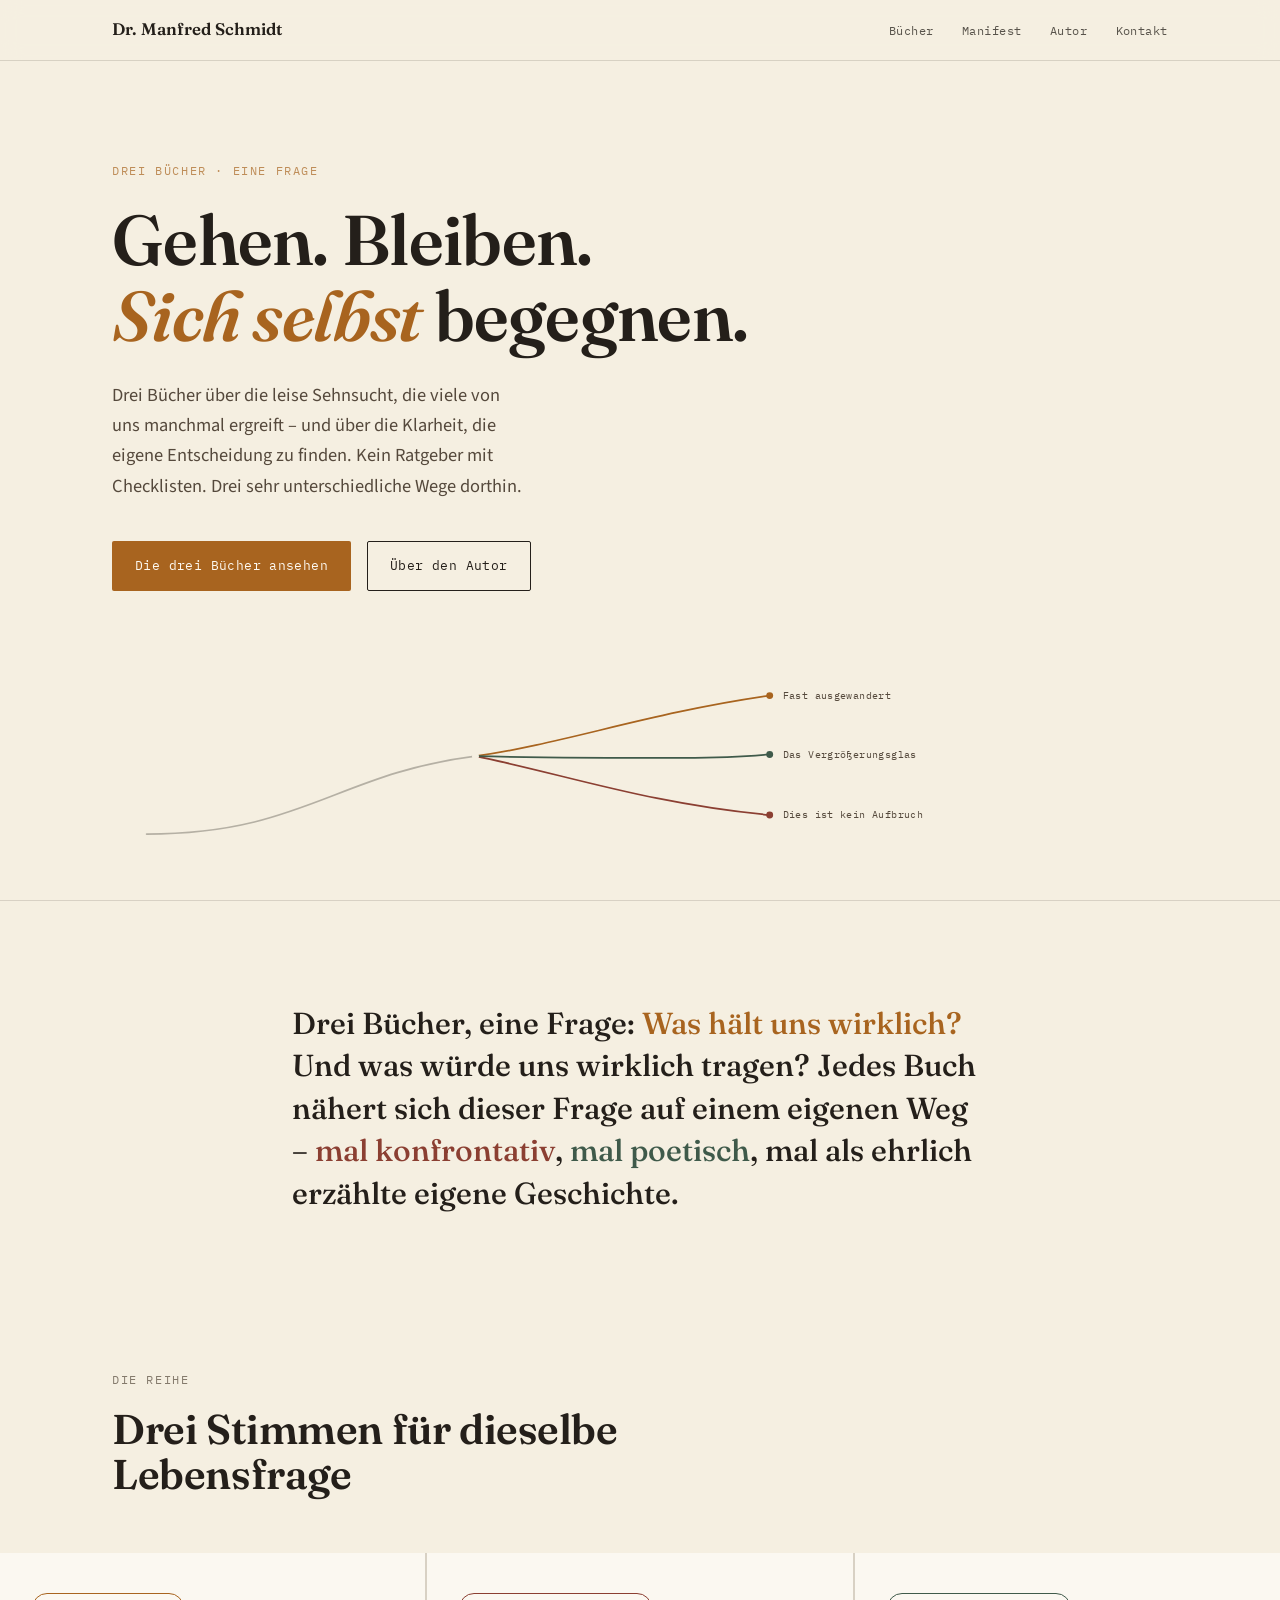
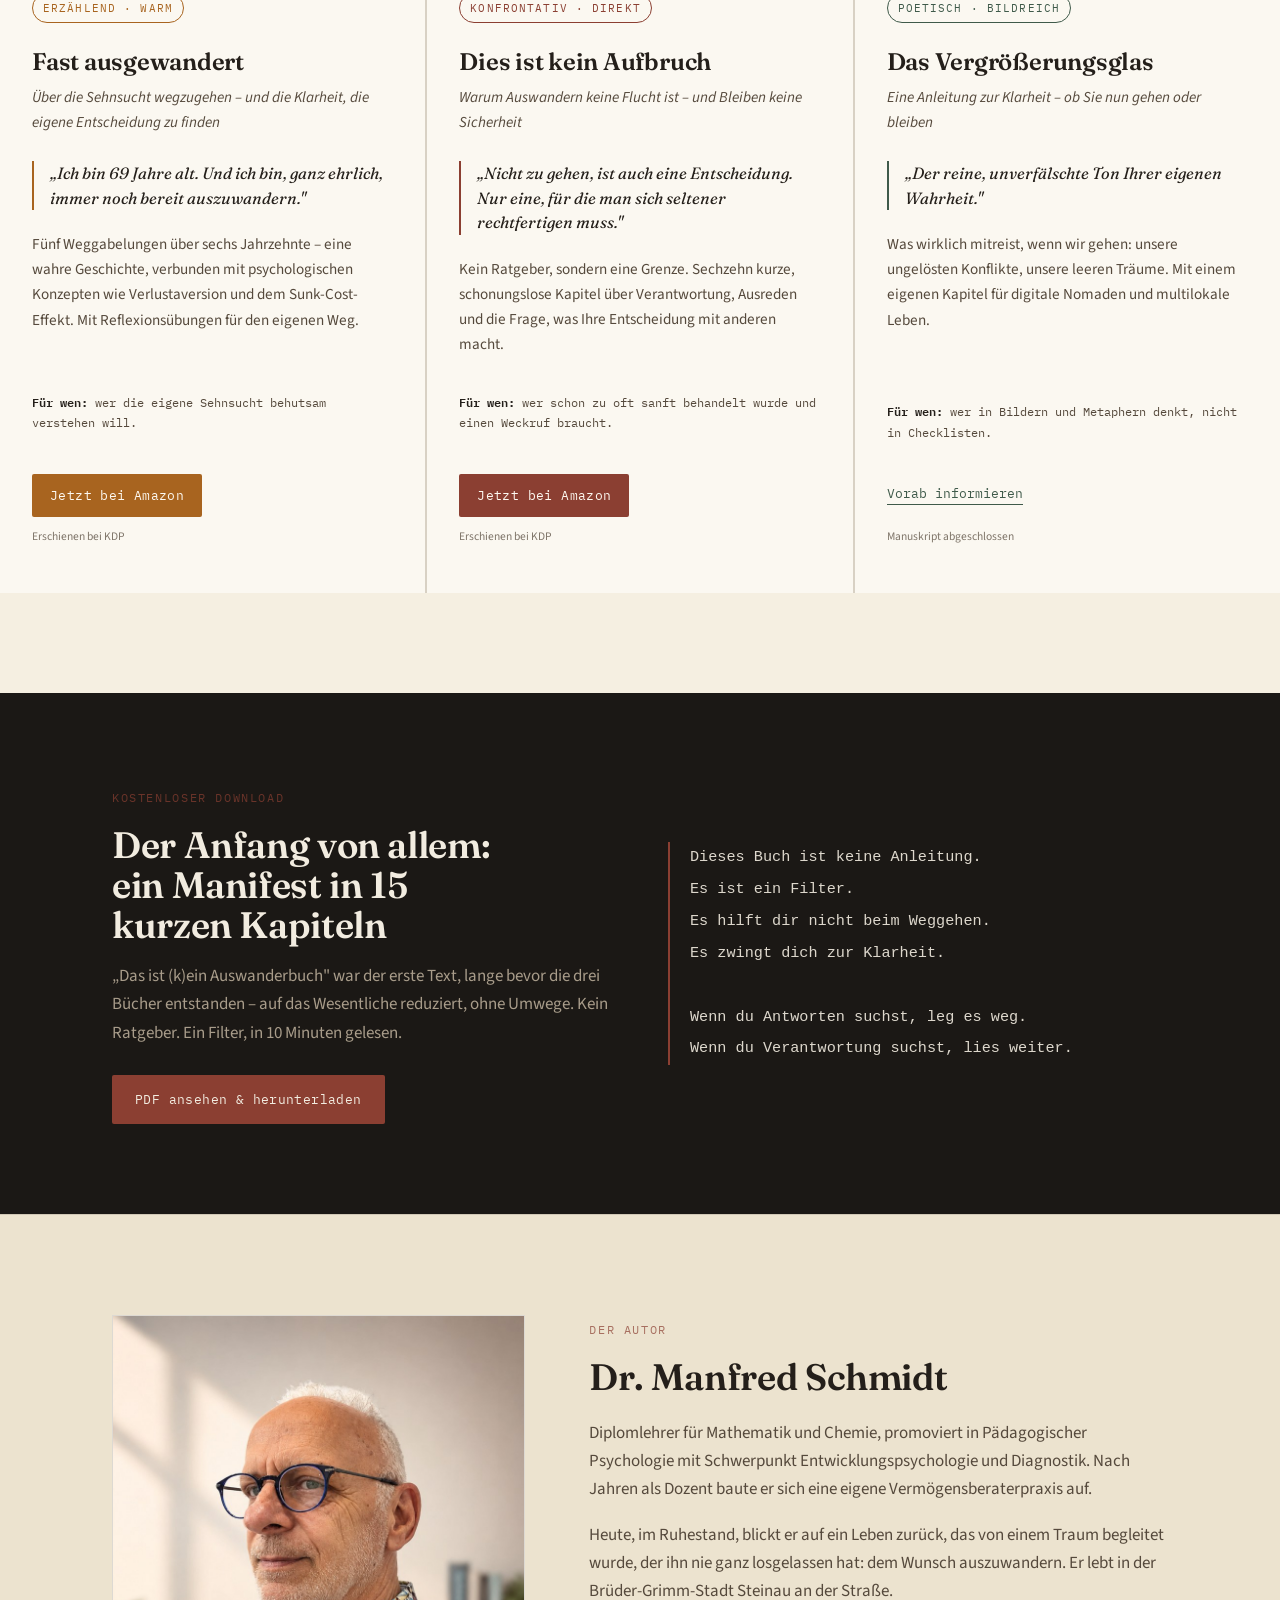
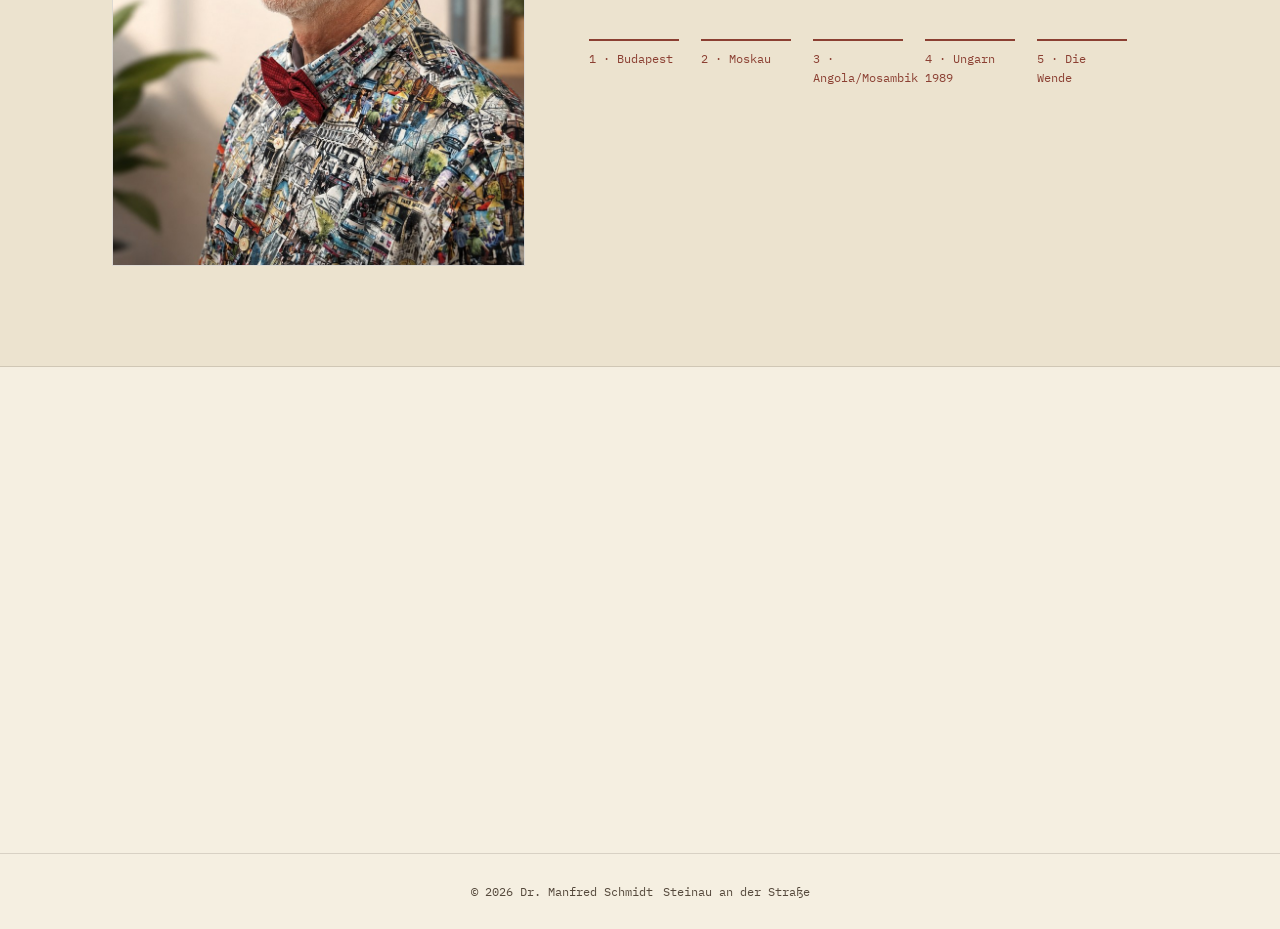
==== index.html @ fc0b3107 "Add files via upload" ====
<!DOCTYPE html>
<html lang="de">
<head>
<meta charset="UTF-8">
<meta name="viewport" content="width=device-width, initial-scale=1.0">
<title>Dr. Manfred Schmidt — Gehen. Bleiben. Sich selbst begegnen.</title>
<meta name="description" content="Drei Bücher von Dr. Manfred Schmidt über die Sehnsucht wegzugehen und die Klarheit, die eigene Entscheidung zu finden.">
<link rel="preconnect" href="https://fonts.googleapis.com">
<link rel="preconnect" href="https://fonts.gstatic.com" crossorigin>
<link href="https://fonts.googleapis.com/css2?family=Fraunces:opsz,wght@9..144,400;9..144,500;9..144,600;9..144,700;9..144,900&family=IBM+Plex+Mono:wght@400;500&family=Source+Sans+3:wght@400;500;600&display=swap" rel="stylesheet">
<style>
:root {
--ink: #241f1a;
--ink-soft: #55493c;
--paper: #f5efe1;
--paper-dim: #ece3cf;
--card: #fbf8f1;
--gold: #a8641f;
--rust: #8b3f32;
--sage: #3f5a4a;
--mist: #6b6052;
--line: rgba(36,31,26,0.14);
--dark-bg: #1b1815;
--dark-text: #f2ece0;
--dark-mist: #a89c8a;
}
* { box-sizing: border-box; }
html { scroll-behavior: smooth; }
body {
margin: 0;
background: var(--paper);
color: var(--ink);
font-family: 'Source Sans 3', sans-serif;
font-size: 17px;
line-height: 1.65;
-webkit-font-smoothing: antialiased;
}
h1, h2, h3, .display {
font-family: 'Fraunces', serif;
font-weight: 600;
line-height: 1.08;
margin: 0;
letter-spacing: -0.01em;
}
.eyebrow {
font-family: 'IBM Plex Mono', monospace;
font-size: 0.72rem;
letter-spacing: 0.14em;
text-transform: uppercase;
opacity: 0.7;
}
a { color: inherit; }
.wrap {
max-width: 1120px;
margin: 0 auto;
padding: 0 32px;
}
/* ---------- NAV ---------- */
nav {
position: sticky;
top: 0;
z-index: 50;
background: rgba(245,239,225,0.88);
backdrop-filter: blur(10px);
border-bottom: 1px solid var(--line);
}
nav .wrap {
display: flex;
align-items: center;
justify-content: space-between;
padding-top: 16px;
padding-bottom: 16px;
}
.brand {
font-family: 'Fraunces', serif;
font-weight: 600;
font-size: 1.05rem;
}
.navlinks {
display: flex;
gap: 28px;
font-family: 'IBM Plex Mono', monospace;
font-size: 0.78rem;
letter-spacing: 0.04em;
}
.navlinks a {
text-decoration: none;
opacity: 0.75;
transition: opacity 0.2s;
}
.navlinks a:hover, .navlinks a:focus-visible { opacity: 1; }
@media (max-width: 640px) {
.navlinks { display: none; }
}
/* ---------- HERO ---------- */
.hero {
position: relative;
padding: 100px 0 40px;
overflow: hidden;
}
.hero .wrap {
position: relative;
z-index: 2;
}
.hero .eyebrow { color: var(--gold); margin-bottom: 22px; display: block; }
.hero h1 {
font-size: clamp(2.4rem, 6vw, 4.4rem);
max-width: 15ch;
color: var(--ink);
}
.hero h1 em {
font-style: italic;
color: var(--gold);
}
.hero p.lede {
margin-top: 26px;
max-width: 46ch;
font-size: 1.15rem;
color: var(--ink-soft);
}
.hero-cta {
margin-top: 40px;
display: flex;
gap: 16px;
flex-wrap: wrap;
}
.btn {
font-family: 'IBM Plex Mono', monospace;
font-size: 0.82rem;
letter-spacing: 0.03em;
text-decoration: none;
padding: 13px 22px;
border-radius: 2px;
display: inline-block;
border: 1px solid transparent;
transition: transform 0.15s ease, opacity 0.15s ease;
}
.btn:hover { transform: translateY(-1px); }
.btn-primary { background: var(--gold); color: #fdf9f1; }
.btn-ghost { border-color: var(--ink); color: var(--ink); }
.crossroads {
margin-top: 70px;
width: 100%;
max-width: 900px;
}
.crossroads path {
fill: none;
stroke-width: 2;
stroke-linecap: round;
}
.path-gold { stroke: var(--gold); }
.path-rust { stroke: var(--rust); }
.path-sage { stroke: var(--sage); }
.crossroads .draw {
stroke-dasharray: 900;
stroke-dashoffset: 900;
animation: draw 2.2s ease forwards;
}
.crossroads .draw.d2 { animation-delay: 0.25s; }
.crossroads .draw.d3 { animation-delay: 0.5s; }
@keyframes draw { to { stroke-dashoffset: 0; } }
.crossroads circle { fill: var(--paper); }
.crossroads text {
font-family: 'IBM Plex Mono', monospace;
font-size: 11px;
fill: var(--ink-soft);
letter-spacing: 0.04em;
}
@media (prefers-reduced-motion: reduce) {
.crossroads .draw { animation: none; stroke-dashoffset: 0; }
}
/* ---------- LEITIDEE ---------- */
.leitidee {
padding: 70px 0 30px;
border-top: 1px solid var(--line);
}
.leitidee .wrap { max-width: 760px; }
.leitidee p.big {
font-family: 'Fraunces', serif;
font-weight: 500;
font-size: clamp(1.4rem, 3vw, 1.9rem);
line-height: 1.4;
color: var(--ink);
}
.leitidee p.big .accent-gold { color: var(--gold); }
.leitidee p.big .accent-rust { color: var(--rust); }
.leitidee p.big .accent-sage { color: var(--sage); }
/* ---------- BOOKS ---------- */
.books { padding: 90px 0 40px; }
.books > .wrap > .eyebrow { color: var(--ink-soft); }
.books h2 {
margin-top: 14px;
font-size: clamp(1.9rem, 4vw, 2.6rem);
max-width: 20ch;
color: var(--ink);
}
.book-grid {
margin-top: 56px;
display: grid;
grid-template-columns: repeat(3, 1fr);
gap: 2px;
background: var(--line);
}
@media (max-width: 900px) {
.book-grid { grid-template-columns: 1fr; }
}
.book-card {
background: var(--card);
padding: 40px 32px 36px;
display: flex;
flex-direction: column;
min-height: 560px;
}
.book-card .tag {
font-family: 'IBM Plex Mono', monospace;
font-size: 0.7rem;
letter-spacing: 0.1em;
text-transform: uppercase;
padding: 5px 10px;
border-radius: 20px;
width: fit-content;
border: 1px solid;
}
.book-card.gold .tag { color: var(--gold); border-color: var(--gold); }
.book-card.rust .tag { color: var(--rust); border-color: var(--rust); }
.book-card.sage .tag { color: var(--sage); border-color: var(--sage); }
.book-card h3 {
margin-top: 24px;
font-size: 1.5rem;
line-height: 1.25;
color: var(--ink);
}
.book-card .subtitle {
margin-top: 8px;
font-style: italic;
color: var(--ink-soft);
font-size: 0.95rem;
}
.book-card blockquote {
margin: 26px 0 0;
padding-left: 16px;
border-left: 2px solid;
font-family: 'Fraunces', serif;
font-style: italic;
font-size: 1.02rem;
line-height: 1.5;
color: var(--ink);
}
.book-card.gold blockquote { border-color: var(--gold); }
.book-card.rust blockquote { border-color: var(--rust); }
.book-card.sage blockquote { border-color: var(--sage); }
.book-card .desc {
margin-top: 22px;
color: var(--ink-soft);
font-size: 0.95rem;
flex-grow: 1;
}
.book-card .fuer-wen {
margin-top: 20px;
font-family: 'IBM Plex Mono', monospace;
font-size: 0.76rem;
color: var(--ink-soft);
}
.book-card .fuer-wen strong { color: var(--ink); font-weight: 600; }
.book-card .cta {
margin-top: 28px;
font-family: 'IBM Plex Mono', monospace;
font-size: 0.8rem;
}
.book-card.gold .cta a { color: var(--gold); }
.book-card.rust .cta a { color: var(--rust); }
.book-card.sage .cta a { color: var(--sage); }
.book-card .cta a { text-decoration: none; border-bottom: 1px solid currentColor; padding-bottom: 2px; }
.book-card .status {
margin-top: 10px;
font-size: 0.72rem;
color: var(--ink-soft);
opacity: 0.75;
}
.book-card .buy-btn {
margin-top: 28px;
display: inline-block;
text-decoration: none;
font-family: 'IBM Plex Mono', monospace;
font-size: 0.8rem;
letter-spacing: 0.03em;
padding: 11px 18px;
border-radius: 2px;
color: #fdf9f1;
width: fit-content;
}
.book-card.gold .buy-btn { background: var(--gold); }
.book-card.rust .buy-btn { background: var(--rust); }
.book-card.sage .buy-btn { background: var(--sage); }
/* ---------- MANIFEST ---------- */
.manifest {
background: var(--dark-bg);
color: var(--dark-text);
padding: 90px 0;
margin-top: 60px;
}
.manifest .wrap {
display: grid;
grid-template-columns: 1fr 1fr;
gap: 56px;
align-items: center;
}
@media (max-width: 800px) {
.manifest .wrap { grid-template-columns: 1fr; }
}
.manifest .eyebrow { color: var(--rust); }
.manifest h2 {
margin-top: 14px;
font-size: clamp(1.7rem, 3.4vw, 2.3rem);
color: var(--dark-text);
max-width: 16ch;
}
.manifest p.desc { margin-top: 18px; color: var(--dark-mist); }
.manifest .btn-primary { background: var(--rust); color: var(--dark-text); }
.manifest .btn-ghost { border-color: var(--dark-mist); color: var(--dark-text); }
.manifest .hero-cta { margin-top: 28px; }
.manifest-quote {
font-family: 'Courier New', monospace;
font-size: 0.95rem;
line-height: 2.1;
border-left: 2px solid var(--rust);
padding-left: 20px;
color: var(--dark-text);
}
.manifest-quote span { display: block; opacity: 0.9; }
/* ---------- AUTHOR ---------- */
.author {
background: var(--paper-dim);
color: var(--ink);
padding: 100px 0;
border-top: 1px solid var(--line);
border-bottom: 1px solid var(--line);
}
.author .wrap {
display: grid;
grid-template-columns: 1fr 1.4fr;
gap: 64px;
align-items: start;
}
@media (max-width: 800px) {
.author .wrap { grid-template-columns: 1fr; gap: 36px; }
}
.author .eyebrow { color: var(--rust); }
.author h2 {
margin-top: 14px;
font-size: clamp(1.8rem, 3.4vw, 2.3rem);
color: var(--ink);
}
.author-portrait {
width: 100%;
aspect-ratio: 3/4;
overflow: hidden;
border: 1px solid var(--line);
background: var(--card);
}
.author-portrait img {
width: 100%;
height: 100%;
object-fit: cover;
display: block;
}
.author-bio p { margin: 0 0 18px; color: var(--ink-soft); }
.author-bio p:last-child { margin-bottom: 0; }
.weggabelungen {
margin-top: 34px;
display: flex;
gap: 22px;
flex-wrap: wrap;
}
.weggabelung {
font-family: 'IBM Plex Mono', monospace;
font-size: 0.72rem;
color: var(--rust);
border-top: 2px solid var(--rust);
padding-top: 8px;
width: 90px;
}
/* ---------- CONTACT ---------- */
.contact {
padding: 90px 0 110px;
text-align: center;
}
.contact .eyebrow { color: var(--sage); }
.contact h2 {
margin-top: 14px;
font-size: clamp(1.8rem, 4vw, 2.5rem);
max-width: 20ch;
margin-left: auto;
margin-right: auto;
color: var(--ink);
}
.contact p {
margin: 20px auto 0;
max-width: 44ch;
color: var(--ink-soft);
}
.contact .btn { margin-top: 32px; }
footer {
border-top: 1px solid var(--line);
padding: 28px 0;
font-family: 'IBM Plex Mono', monospace;
font-size: 0.72rem;
color: var(--ink-soft);
display: flex;
justify-content: space-between;
flex-wrap: wrap;
gap: 10px;
}
.reveal {
opacity: 0;
transform: translateY(18px);
transition: opacity 0.7s ease, transform 0.7s ease;
}
.reveal.in { opacity: 1; transform: translateY(0); }
</style>
</head>
<body>
<nav>
<div class="wrap">
<div class="brand">Dr. Manfred Schmidt</div>
<div class="navlinks">
<a href="#buecher">Bücher</a>
<a href="#manifest">Manifest</a>
<a href="#autor">Autor</a>
<a href="#kontakt">Kontakt</a>
</div>
</div>
</nav>
<header class="hero">
<div class="wrap">
<span class="eyebrow">Drei Bücher · eine Frage</span>
<h1>Gehen. Bleiben.<br><em>Sich selbst</em> begegnen.</h1>
<p class="lede">Drei Bücher über die leise Sehnsucht, die viele von uns manchmal ergreift – und über die Klarheit, die eigene Entscheidung zu finden. Kein Ratgeber mit Checklisten. Drei sehr unterschiedliche Wege dorthin.</p>
<div class="hero-cta">
<a href="#buecher" class="btn btn-primary">Die drei Bücher ansehen</a>
<a href="#autor" class="btn btn-ghost">Über den Autor</a>
</div>
<svg class="crossroads" viewBox="0 0 1040 220" aria-hidden="true">
<path class="draw" d="M 40 200 C 220 200, 260 130, 420 110" stroke="rgba(36,31,26,0.3)"/>
<path class="draw d1 path-gold" d="M 420 110 C 520 96, 620 60, 760 40"/>
<path class="draw d2 path-rust" d="M 420 110 C 520 130, 620 165, 760 178"/>
<path class="draw d3 path-sage" d="M 420 110 C 500 112, 580 112, 660 112 C 710 112, 740 110, 760 108"/>
<circle cx="420" cy="110" r="4" fill="var(--ink)"/>
<circle cx="760" cy="40" r="4" style="fill:var(--gold)"/>
<circle cx="760" cy="178" r="4" style="fill:var(--rust)"/>
<circle cx="760" cy="108" r="4" style="fill:var(--sage)"/>
<text x="775" y="44">Fast ausgewandert</text>
<text x="775" y="182">Dies ist kein Aufbruch</text>
<text x="775" y="112">Das Vergrößerungsglas</text>
</svg>
</div>
</header>
<section class="leitidee">
<div class="wrap reveal">
<p class="big">Drei Bücher, eine Frage: <span class="accent-gold">Was hält uns wirklich?</span> Und was würde uns wirklich tragen? Jedes Buch nähert sich dieser Frage auf einem eigenen Weg – <span class="accent-rust">mal konfrontativ</span>, <span class="accent-sage">mal poetisch</span>, mal als ehrlich erzählte eigene Geschichte.</p>
</div>
</section>
<section class="books" id="buecher">
<div class="wrap">
<span class="eyebrow">Die Reihe</span>
<h2 class="reveal">Drei Stimmen für dieselbe Lebensfrage</h2>
</div>
<div class="book-grid reveal">
<article class="book-card gold">
<span class="tag">Erzählend · warm</span>
<h3>Fast ausgewandert</h3>
<div class="subtitle">Über die Sehnsucht wegzugehen – und die Klarheit, die eigene Entscheidung zu finden</div>
<blockquote>„Ich bin 69 Jahre alt. Und ich bin, ganz ehrlich, immer noch bereit auszuwandern."</blockquote>
<p class="desc">Fünf Weggabelungen über sechs Jahrzehnte – eine wahre Geschichte, verbunden mit psychologischen Konzepten wie Verlustaversion und dem Sunk-Cost-Effekt. Mit Reflexionsübungen für den eigenen Weg.</p>
<p class="fuer-wen"><strong>Für wen:</strong> wer die eigene Sehnsucht behutsam verstehen will.</p>
<a class="buy-btn" href="https://www.amazon.de/dp/B0HGH9VHD4" target="_blank" rel="noopener">Jetzt bei Amazon</a>
<p class="status">Erschienen bei KDP</p>
</article>
<article class="book-card rust">
<span class="tag">Konfrontativ · direkt</span>
<h3>Dies ist kein Aufbruch</h3>
<div class="subtitle">Warum Auswandern keine Flucht ist – und Bleiben keine Sicherheit</div>
<blockquote>„Nicht zu gehen, ist auch eine Entscheidung. Nur eine, für die man sich seltener rechtfertigen muss."</blockquote>
<p class="desc">Kein Ratgeber, sondern eine Grenze. Sechzehn kurze, schonungslose Kapitel über Verantwortung, Ausreden und die Frage, was Ihre Entscheidung mit anderen macht.</p>
<p class="fuer-wen"><strong>Für wen:</strong> wer schon zu oft sanft behandelt wurde und einen Weckruf braucht.</p>
<a class="buy-btn" href="https://www.amazon.de/dp/B0HGM8XXXG" target="_blank" rel="noopener">Jetzt bei Amazon</a>
<p class="status">Erschienen bei KDP</p>
</article>
<article class="book-card sage">
<span class="tag">Poetisch · bildreich</span>
<h3>Das Vergrößerungsglas</h3>
<div class="subtitle">Eine Anleitung zur Klarheit – ob Sie nun gehen oder bleiben</div>
<blockquote>„Der reine, unverfälschte Ton Ihrer eigenen Wahrheit."</blockquote>
<p class="desc">Was wirklich mitreist, wenn wir gehen: unsere ungelösten Konflikte, unsere leeren Träume. Mit einem eigenen Kapitel für digitale Nomaden und multilokale Leben.</p>
<p class="fuer-wen"><strong>Für wen:</strong> wer in Bildern und Metaphern denkt, nicht in Checklisten.</p>
<p class="cta"><a href="#kontakt">Vorab informieren</a></p>
<p class="status">Manuskript abgeschlossen</p>
</article>
</div>
</section>
<section class="manifest" id="manifest">
<div class="wrap">
<div class="reveal">
<span class="eyebrow">Kostenloser Download</span>
<h2>Der Anfang von allem: ein Manifest in 15 kurzen Kapiteln</h2>
<p class="desc">„Das ist (k)ein Auswanderbuch" war der erste Text, lange bevor die drei Bücher entstanden – auf das Wesentliche reduziert, ohne Umwege. Kein Ratgeber. Ein Filter, in 10 Minuten gelesen.</p>
<div class="hero-cta">
<a class="btn btn-primary" href="Manifest - Das ist (k)ein Auswanderbuch (hell)_1.pdf" target="_blank" rel="noopener">PDF ansehen &amp; herunterladen</a>
</div>
</div>
<div class="manifest-quote reveal">
<span>Dieses Buch ist keine Anleitung.</span>
<span>Es ist ein Filter.</span>
<span>Es hilft dir nicht beim Weggehen.</span>
<span>Es zwingt dich zur Klarheit.</span>
<span>&nbsp;</span>
<span>Wenn du Antworten suchst, leg es weg.</span>
<span>Wenn du Verantwortung suchst, lies weiter.</span>
</div>
</div>
</section>
<section class="author" id="autor">
<div class="wrap">
<div class="author-portrait reveal"><img src="autorenfoto_web.jpg" alt="Porträt von Dr. Manfred Schmidt"></div>
<div class="reveal">
<span class="eyebrow">Der Autor</span>
<h2>Dr. Manfred Schmidt</h2>
<div class="author-bio" style="margin-top:22px;">
<p>Diplomlehrer für Mathematik und Chemie, promoviert in Pädagogischer Psychologie mit Schwerpunkt Entwicklungspsychologie und Diagnostik. Nach Jahren als Dozent baute er sich eine eigene Vermögensberaterpraxis auf.</p>
<p>Heute, im Ruhestand, blickt er auf ein Leben zurück, das von einem Traum begleitet wurde, der ihn nie ganz losgelassen hat: dem Wunsch auszuwandern. Er lebt in der Brüder-Grimm-Stadt Steinau an der Straße.</p>
</div>
<div class="weggabelungen">
<div class="weggabelung">1 · Budapest</div>
<div class="weggabelung">2 · Moskau</div>
<div class="weggabelung">3 · Angola/Mosambik</div>
<div class="weggabelung">4 · Ungarn 1989</div>
<div class="weggabelung">5 · Die Wende</div>
</div>
</div>
</div>
</section>
<section class="contact" id="kontakt">
<div class="wrap reveal">
<span class="eyebrow">Auf dem Laufenden bleiben</span>
<h2>Fragen, Feedback oder einfach Hallo sagen</h2>
<p>Kein Newsletter-Spam – nur eine kurze Nachricht direkt an mich.</p>
<a class="btn btn-primary" href="mailto:manfred.schmidt.info@gmx.net?subject=Bitte%20informieren%2C%20wenn%20das%20Buch%20erscheint">manfred.schmidt.info@gmx.net</a>
</div>
</section>
<footer>
<div class="wrap" style="display:flex; justify-content:space-between; flex-wrap:wrap; gap:10px;">
<span>© 2026 Dr. Manfred Schmidt</span>
<span>Steinau an der Straße</span>
</div>
</footer>
<script>
const io = new IntersectionObserver((entries) => {
entries.forEach(e => { if (e.isIntersecting) e.target.classList.add('in'); });
}, { threshold: 0.15 });
document.querySelectorAll('.reveal').forEach(el => io.observe(el));
</script>
</body>
</html>
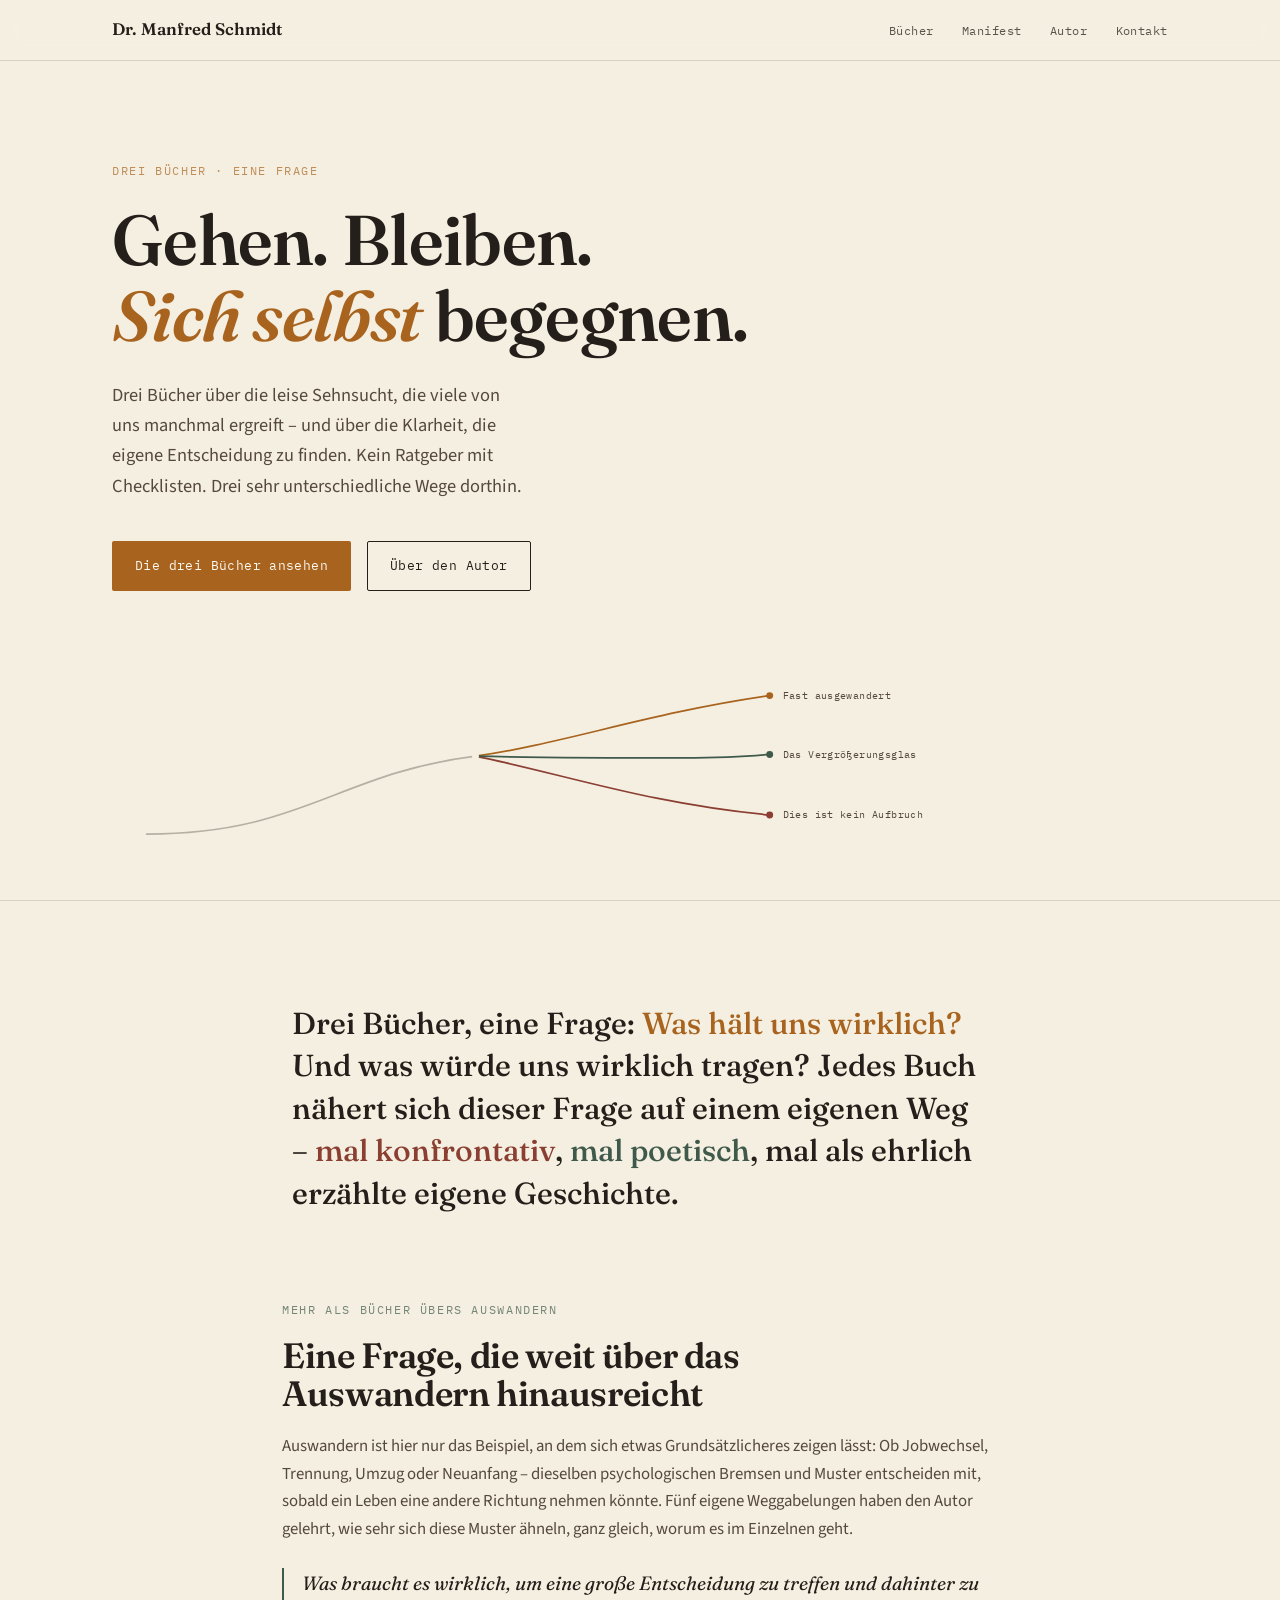
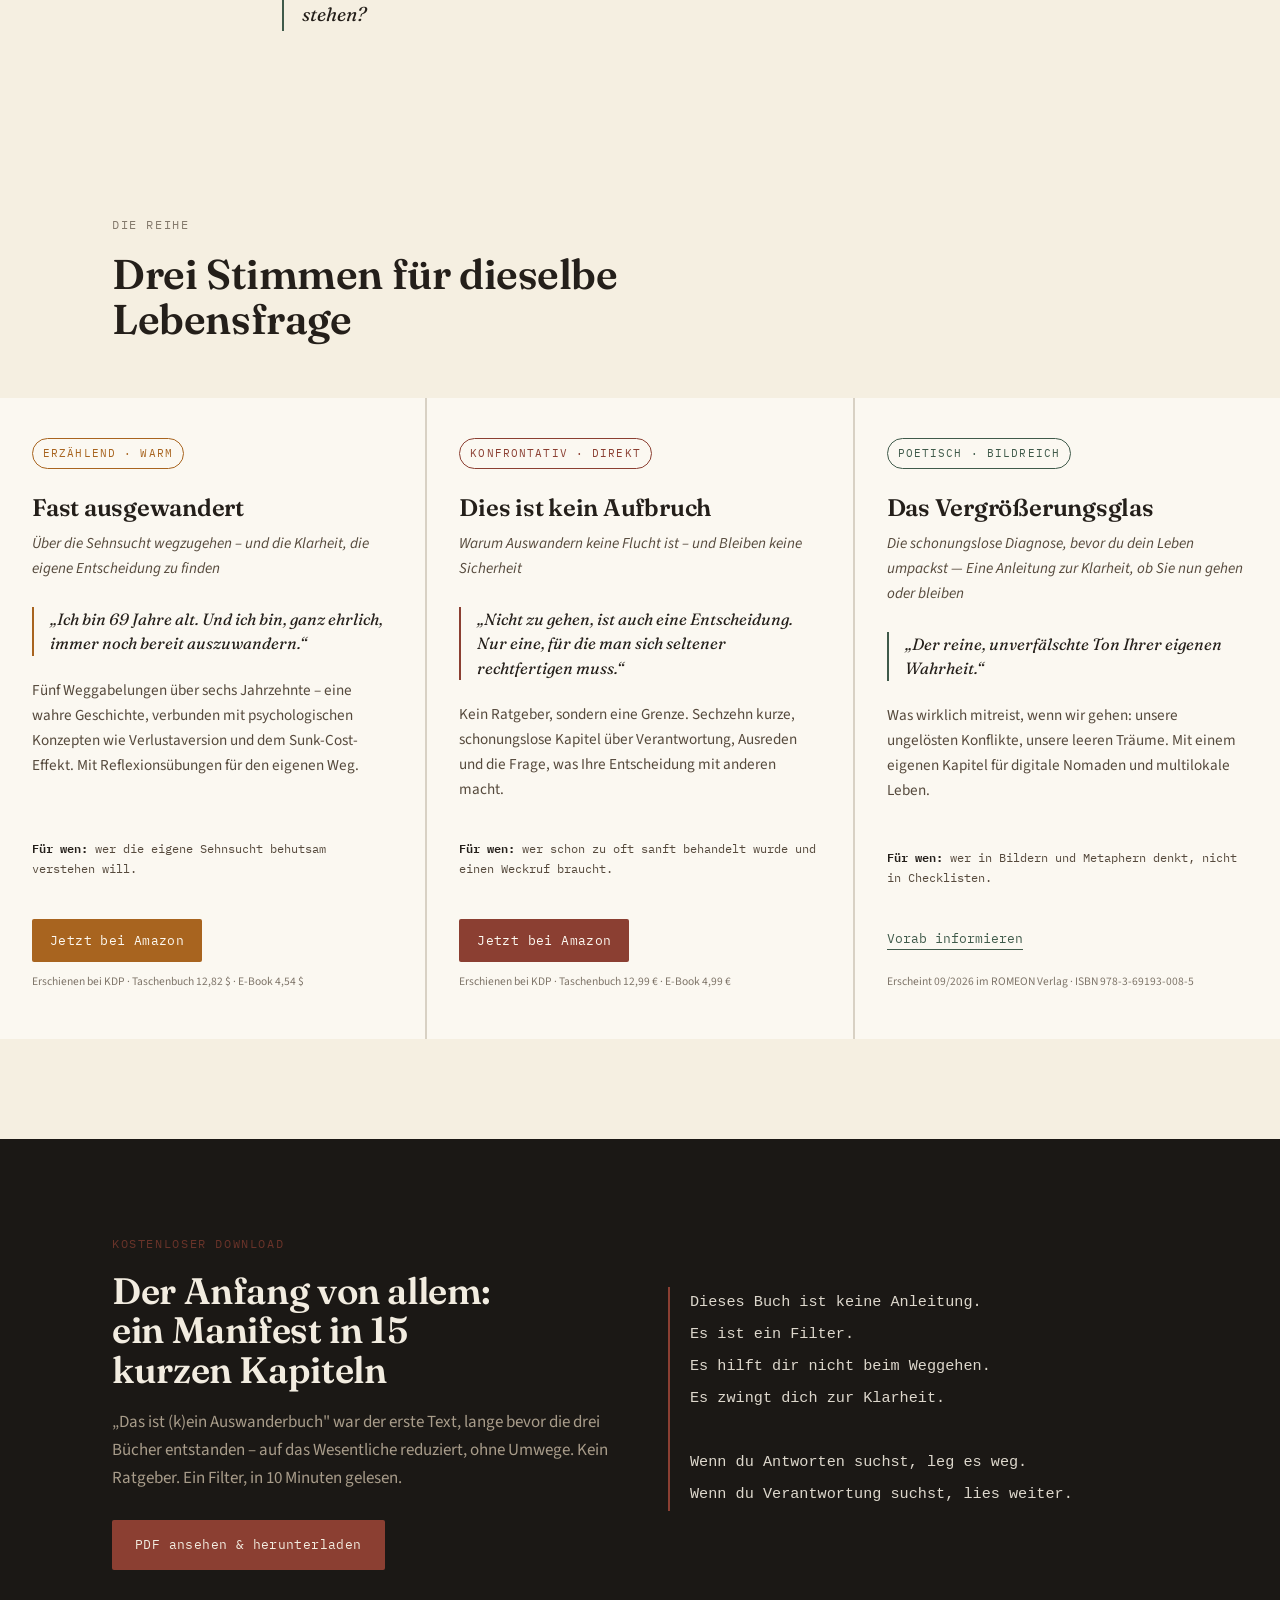
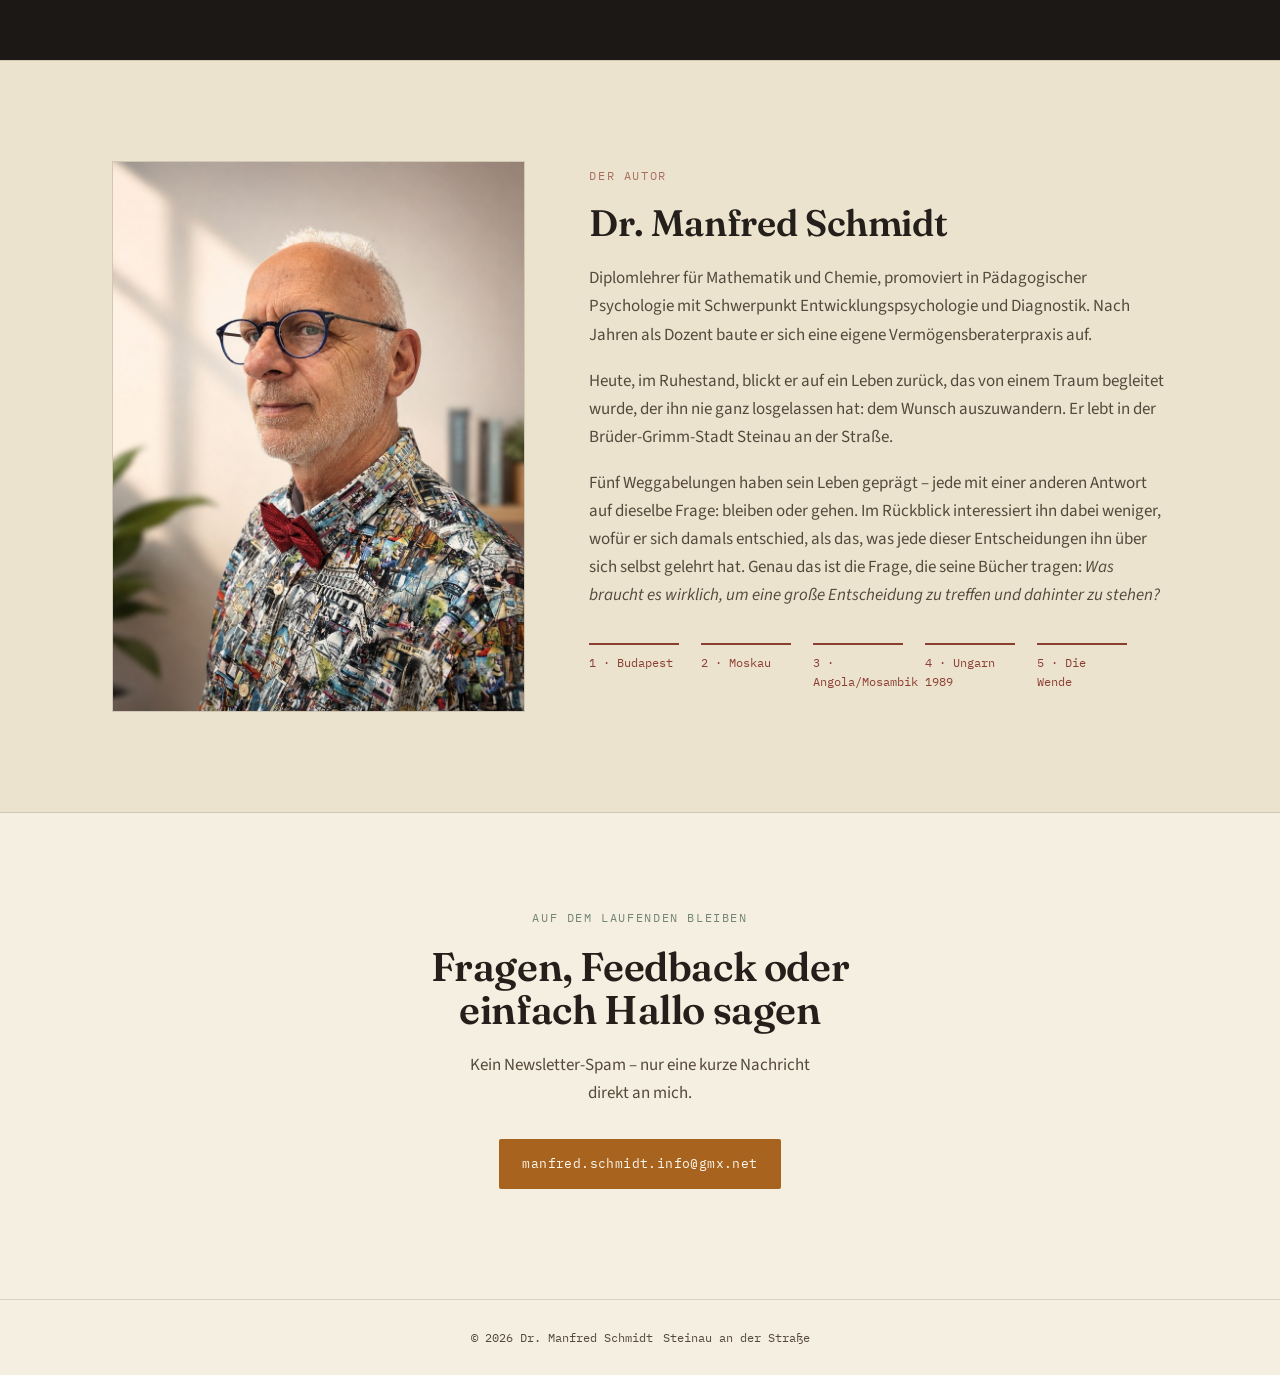
==== commit 5897ae42: "Add files via upload" ====
--- a/index.html
+++ b/index.html
@@ -9,555 +9,626 @@
 <link rel="preconnect" href="https://fonts.gstatic.com" crossorigin>
 <link href="https://fonts.googleapis.com/css2?family=Fraunces:opsz,wght@9..144,400;9..144,500;9..144,600;9..144,700;9..144,900&family=IBM+Plex+Mono:wght@400;500&family=Source+Sans+3:wght@400;500;600&display=swap" rel="stylesheet">
 <style>
-:root {
---ink: #241f1a;
---ink-soft: #55493c;
---paper: #f5efe1;
---paper-dim: #ece3cf;
---card: #fbf8f1;
---gold: #a8641f;
---rust: #8b3f32;
---sage: #3f5a4a;
---mist: #6b6052;
---line: rgba(36,31,26,0.14);
---dark-bg: #1b1815;
---dark-text: #f2ece0;
---dark-mist: #a89c8a;
-}
-* { box-sizing: border-box; }
-html { scroll-behavior: smooth; }
-body {
-margin: 0;
-background: var(--paper);
-color: var(--ink);
-font-family: 'Source Sans 3', sans-serif;
-font-size: 17px;
-line-height: 1.65;
--webkit-font-smoothing: antialiased;
-}
-h1, h2, h3, .display {
-font-family: 'Fraunces', serif;
-font-weight: 600;
-line-height: 1.08;
-margin: 0;
-letter-spacing: -0.01em;
-}
-.eyebrow {
-font-family: 'IBM Plex Mono', monospace;
-font-size: 0.72rem;
-letter-spacing: 0.14em;
-text-transform: uppercase;
-opacity: 0.7;
-}
-a { color: inherit; }
-.wrap {
-max-width: 1120px;
-margin: 0 auto;
-padding: 0 32px;
-}
-/* ---------- NAV ---------- */
-nav {
-position: sticky;
-top: 0;
-z-index: 50;
-background: rgba(245,239,225,0.88);
-backdrop-filter: blur(10px);
-border-bottom: 1px solid var(--line);
-}
-nav .wrap {
-display: flex;
-align-items: center;
-justify-content: space-between;
-padding-top: 16px;
-padding-bottom: 16px;
-}
-.brand {
-font-family: 'Fraunces', serif;
-font-weight: 600;
-font-size: 1.05rem;
-}
-.navlinks {
-display: flex;
-gap: 28px;
-font-family: 'IBM Plex Mono', monospace;
-font-size: 0.78rem;
-letter-spacing: 0.04em;
-}
-.navlinks a {
-text-decoration: none;
-opacity: 0.75;
-transition: opacity 0.2s;
-}
-.navlinks a:hover, .navlinks a:focus-visible { opacity: 1; }
-@media (max-width: 640px) {
-.navlinks { display: none; }
-}
-/* ---------- HERO ---------- */
-.hero {
-position: relative;
-padding: 100px 0 40px;
-overflow: hidden;
-}
-.hero .wrap {
-position: relative;
-z-index: 2;
-}
-.hero .eyebrow { color: var(--gold); margin-bottom: 22px; display: block; }
-.hero h1 {
-font-size: clamp(2.4rem, 6vw, 4.4rem);
-max-width: 15ch;
-color: var(--ink);
-}
-.hero h1 em {
-font-style: italic;
-color: var(--gold);
-}
-.hero p.lede {
-margin-top: 26px;
-max-width: 46ch;
-font-size: 1.15rem;
-color: var(--ink-soft);
-}
-.hero-cta {
-margin-top: 40px;
-display: flex;
-gap: 16px;
-flex-wrap: wrap;
-}
-.btn {
-font-family: 'IBM Plex Mono', monospace;
-font-size: 0.82rem;
-letter-spacing: 0.03em;
-text-decoration: none;
-padding: 13px 22px;
-border-radius: 2px;
-display: inline-block;
-border: 1px solid transparent;
-transition: transform 0.15s ease, opacity 0.15s ease;
-}
-.btn:hover { transform: translateY(-1px); }
-.btn-primary { background: var(--gold); color: #fdf9f1; }
-.btn-ghost { border-color: var(--ink); color: var(--ink); }
-.crossroads {
-margin-top: 70px;
-width: 100%;
-max-width: 900px;
-}
-.crossroads path {
-fill: none;
-stroke-width: 2;
-stroke-linecap: round;
-}
-.path-gold { stroke: var(--gold); }
-.path-rust { stroke: var(--rust); }
-.path-sage { stroke: var(--sage); }
-.crossroads .draw {
-stroke-dasharray: 900;
-stroke-dashoffset: 900;
-animation: draw 2.2s ease forwards;
-}
-.crossroads .draw.d2 { animation-delay: 0.25s; }
-.crossroads .draw.d3 { animation-delay: 0.5s; }
-@keyframes draw { to { stroke-dashoffset: 0; } }
-.crossroads circle { fill: var(--paper); }
-.crossroads text {
-font-family: 'IBM Plex Mono', monospace;
-font-size: 11px;
-fill: var(--ink-soft);
-letter-spacing: 0.04em;
-}
-@media (prefers-reduced-motion: reduce) {
-.crossroads .draw { animation: none; stroke-dashoffset: 0; }
-}
-/* ---------- LEITIDEE ---------- */
-.leitidee {
-padding: 70px 0 30px;
-border-top: 1px solid var(--line);
-}
-.leitidee .wrap { max-width: 760px; }
-.leitidee p.big {
-font-family: 'Fraunces', serif;
-font-weight: 500;
-font-size: clamp(1.4rem, 3vw, 1.9rem);
-line-height: 1.4;
-color: var(--ink);
-}
-.leitidee p.big .accent-gold { color: var(--gold); }
-.leitidee p.big .accent-rust { color: var(--rust); }
-.leitidee p.big .accent-sage { color: var(--sage); }
-/* ---------- BOOKS ---------- */
-.books { padding: 90px 0 40px; }
-.books > .wrap > .eyebrow { color: var(--ink-soft); }
-.books h2 {
-margin-top: 14px;
-font-size: clamp(1.9rem, 4vw, 2.6rem);
-max-width: 20ch;
-color: var(--ink);
-}
-.book-grid {
-margin-top: 56px;
-display: grid;
-grid-template-columns: repeat(3, 1fr);
-gap: 2px;
-background: var(--line);
-}
-@media (max-width: 900px) {
-.book-grid { grid-template-columns: 1fr; }
-}
-.book-card {
-background: var(--card);
-padding: 40px 32px 36px;
-display: flex;
-flex-direction: column;
-min-height: 560px;
-}
-.book-card .tag {
-font-family: 'IBM Plex Mono', monospace;
-font-size: 0.7rem;
-letter-spacing: 0.1em;
-text-transform: uppercase;
-padding: 5px 10px;
-border-radius: 20px;
-width: fit-content;
-border: 1px solid;
-}
-.book-card.gold .tag { color: var(--gold); border-color: var(--gold); }
-.book-card.rust .tag { color: var(--rust); border-color: var(--rust); }
-.book-card.sage .tag { color: var(--sage); border-color: var(--sage); }
-.book-card h3 {
-margin-top: 24px;
-font-size: 1.5rem;
-line-height: 1.25;
-color: var(--ink);
-}
-.book-card .subtitle {
-margin-top: 8px;
-font-style: italic;
-color: var(--ink-soft);
-font-size: 0.95rem;
-}
-.book-card blockquote {
-margin: 26px 0 0;
-padding-left: 16px;
-border-left: 2px solid;
-font-family: 'Fraunces', serif;
-font-style: italic;
-font-size: 1.02rem;
-line-height: 1.5;
-color: var(--ink);
-}
-.book-card.gold blockquote { border-color: var(--gold); }
-.book-card.rust blockquote { border-color: var(--rust); }
-.book-card.sage blockquote { border-color: var(--sage); }
-.book-card .desc {
-margin-top: 22px;
-color: var(--ink-soft);
-font-size: 0.95rem;
-flex-grow: 1;
-}
-.book-card .fuer-wen {
-margin-top: 20px;
-font-family: 'IBM Plex Mono', monospace;
-font-size: 0.76rem;
-color: var(--ink-soft);
-}
-.book-card .fuer-wen strong { color: var(--ink); font-weight: 600; }
-.book-card .cta {
-margin-top: 28px;
-font-family: 'IBM Plex Mono', monospace;
-font-size: 0.8rem;
-}
-.book-card.gold .cta a { color: var(--gold); }
-.book-card.rust .cta a { color: var(--rust); }
-.book-card.sage .cta a { color: var(--sage); }
-.book-card .cta a { text-decoration: none; border-bottom: 1px solid currentColor; padding-bottom: 2px; }
-.book-card .status {
-margin-top: 10px;
-font-size: 0.72rem;
-color: var(--ink-soft);
-opacity: 0.75;
-}
-.book-card .buy-btn {
-margin-top: 28px;
-display: inline-block;
-text-decoration: none;
-font-family: 'IBM Plex Mono', monospace;
-font-size: 0.8rem;
-letter-spacing: 0.03em;
-padding: 11px 18px;
-border-radius: 2px;
-color: #fdf9f1;
-width: fit-content;
-}
-.book-card.gold .buy-btn { background: var(--gold); }
-.book-card.rust .buy-btn { background: var(--rust); }
-.book-card.sage .buy-btn { background: var(--sage); }
-/* ---------- MANIFEST ---------- */
-.manifest {
-background: var(--dark-bg);
-color: var(--dark-text);
-padding: 90px 0;
-margin-top: 60px;
-}
-.manifest .wrap {
-display: grid;
-grid-template-columns: 1fr 1fr;
-gap: 56px;
-align-items: center;
-}
-@media (max-width: 800px) {
-.manifest .wrap { grid-template-columns: 1fr; }
-}
-.manifest .eyebrow { color: var(--rust); }
-.manifest h2 {
-margin-top: 14px;
-font-size: clamp(1.7rem, 3.4vw, 2.3rem);
-color: var(--dark-text);
-max-width: 16ch;
-}
-.manifest p.desc { margin-top: 18px; color: var(--dark-mist); }
-.manifest .btn-primary { background: var(--rust); color: var(--dark-text); }
-.manifest .btn-ghost { border-color: var(--dark-mist); color: var(--dark-text); }
-.manifest .hero-cta { margin-top: 28px; }
-.manifest-quote {
-font-family: 'Courier New', monospace;
-font-size: 0.95rem;
-line-height: 2.1;
-border-left: 2px solid var(--rust);
-padding-left: 20px;
-color: var(--dark-text);
-}
-.manifest-quote span { display: block; opacity: 0.9; }
-/* ---------- AUTHOR ---------- */
-.author {
-background: var(--paper-dim);
-color: var(--ink);
-padding: 100px 0;
-border-top: 1px solid var(--line);
-border-bottom: 1px solid var(--line);
-}
-.author .wrap {
-display: grid;
-grid-template-columns: 1fr 1.4fr;
-gap: 64px;
-align-items: start;
-}
-@media (max-width: 800px) {
-.author .wrap { grid-template-columns: 1fr; gap: 36px; }
-}
-.author .eyebrow { color: var(--rust); }
-.author h2 {
-margin-top: 14px;
-font-size: clamp(1.8rem, 3.4vw, 2.3rem);
-color: var(--ink);
-}
-.author-portrait {
-width: 100%;
-aspect-ratio: 3/4;
-overflow: hidden;
-border: 1px solid var(--line);
-background: var(--card);
-}
-.author-portrait img {
-width: 100%;
-height: 100%;
-object-fit: cover;
-display: block;
-}
-.author-bio p { margin: 0 0 18px; color: var(--ink-soft); }
-.author-bio p:last-child { margin-bottom: 0; }
-.weggabelungen {
-margin-top: 34px;
-display: flex;
-gap: 22px;
-flex-wrap: wrap;
-}
-.weggabelung {
-font-family: 'IBM Plex Mono', monospace;
-font-size: 0.72rem;
-color: var(--rust);
-border-top: 2px solid var(--rust);
-padding-top: 8px;
-width: 90px;
-}
-/* ---------- CONTACT ---------- */
-.contact {
-padding: 90px 0 110px;
-text-align: center;
-}
-.contact .eyebrow { color: var(--sage); }
-.contact h2 {
-margin-top: 14px;
-font-size: clamp(1.8rem, 4vw, 2.5rem);
-max-width: 20ch;
-margin-left: auto;
-margin-right: auto;
-color: var(--ink);
-}
-.contact p {
-margin: 20px auto 0;
-max-width: 44ch;
-color: var(--ink-soft);
-}
-.contact .btn { margin-top: 32px; }
-footer {
-border-top: 1px solid var(--line);
-padding: 28px 0;
-font-family: 'IBM Plex Mono', monospace;
-font-size: 0.72rem;
-color: var(--ink-soft);
-display: flex;
-justify-content: space-between;
-flex-wrap: wrap;
-gap: 10px;
-}
-.reveal {
-opacity: 0;
-transform: translateY(18px);
-transition: opacity 0.7s ease, transform 0.7s ease;
-}
-.reveal.in { opacity: 1; transform: translateY(0); }
+  :root {
+    --ink: #241f1a;
+    --ink-soft: #55493c;
+    --paper: #f5efe1;
+    --paper-dim: #ece3cf;
+    --card: #fbf8f1;
+    --gold: #a8641f;
+    --rust: #8b3f32;
+    --sage: #3f5a4a;
+    --mist: #6b6052;
+    --line: rgba(36,31,26,0.14);
+    --dark-bg: #1b1815;
+    --dark-text: #f2ece0;
+    --dark-mist: #a89c8a;
+  }
+
+  * { box-sizing: border-box; }
+  html { scroll-behavior: smooth; }
+
+  body {
+    margin: 0;
+    background: var(--paper);
+    color: var(--ink);
+    font-family: 'Source Sans 3', sans-serif;
+    font-size: 17px;
+    line-height: 1.65;
+    -webkit-font-smoothing: antialiased;
+  }
+
+  h1, h2, h3, .display {
+    font-family: 'Fraunces', serif;
+    font-weight: 600;
+    line-height: 1.08;
+    margin: 0;
+    letter-spacing: -0.01em;
+  }
+
+  .eyebrow {
+    font-family: 'IBM Plex Mono', monospace;
+    font-size: 0.72rem;
+    letter-spacing: 0.14em;
+    text-transform: uppercase;
+    opacity: 0.7;
+  }
+
+  a { color: inherit; }
+
+  .wrap {
+    max-width: 1120px;
+    margin: 0 auto;
+    padding: 0 32px;
+  }
+
+  /* ---------- NAV ---------- */
+  nav {
+    position: sticky;
+    top: 0;
+    z-index: 50;
+    background: rgba(245,239,225,0.88);
+    backdrop-filter: blur(10px);
+    border-bottom: 1px solid var(--line);
+  }
+  nav .wrap {
+    display: flex;
+    align-items: center;
+    justify-content: space-between;
+    padding-top: 16px;
+    padding-bottom: 16px;
+  }
+  .brand {
+    font-family: 'Fraunces', serif;
+    font-weight: 600;
+    font-size: 1.05rem;
+  }
+  .navlinks {
+    display: flex;
+    gap: 28px;
+    font-family: 'IBM Plex Mono', monospace;
+    font-size: 0.78rem;
+    letter-spacing: 0.04em;
+  }
+  .navlinks a {
+    text-decoration: none;
+    opacity: 0.75;
+    transition: opacity 0.2s;
+  }
+  .navlinks a:hover, .navlinks a:focus-visible { opacity: 1; }
+
+  @media (max-width: 640px) {
+    .navlinks { display: none; }
+  }
+
+  /* ---------- HERO ---------- */
+  .hero {
+    position: relative;
+    padding: 100px 0 40px;
+    overflow: hidden;
+  }
+  .hero .wrap {
+    position: relative;
+    z-index: 2;
+  }
+  .hero .eyebrow { color: var(--gold); margin-bottom: 22px; display: block; }
+  .hero h1 {
+    font-size: clamp(2.4rem, 6vw, 4.4rem);
+    max-width: 15ch;
+    color: var(--ink);
+  }
+  .hero h1 em {
+    font-style: italic;
+    color: var(--gold);
+  }
+  .hero p.lede {
+    margin-top: 26px;
+    max-width: 46ch;
+    font-size: 1.15rem;
+    color: var(--ink-soft);
+  }
+  .hero-cta {
+    margin-top: 40px;
+    display: flex;
+    gap: 16px;
+    flex-wrap: wrap;
+  }
+  .btn {
+    font-family: 'IBM Plex Mono', monospace;
+    font-size: 0.82rem;
+    letter-spacing: 0.03em;
+    text-decoration: none;
+    padding: 13px 22px;
+    border-radius: 2px;
+    display: inline-block;
+    border: 1px solid transparent;
+    transition: transform 0.15s ease, opacity 0.15s ease;
+  }
+  .btn:hover { transform: translateY(-1px); }
+  .btn-primary { background: var(--gold); color: #fdf9f1; }
+  .btn-ghost { border-color: var(--ink); color: var(--ink); }
+
+  .crossroads {
+    margin-top: 70px;
+    width: 100%;
+    max-width: 900px;
+  }
+  .crossroads path {
+    fill: none;
+    stroke-width: 2;
+    stroke-linecap: round;
+  }
+  .path-gold { stroke: var(--gold); }
+  .path-rust { stroke: var(--rust); }
+  .path-sage { stroke: var(--sage); }
+  .crossroads .draw {
+    stroke-dasharray: 900;
+    stroke-dashoffset: 900;
+    animation: draw 2.2s ease forwards;
+  }
+  .crossroads .draw.d2 { animation-delay: 0.25s; }
+  .crossroads .draw.d3 { animation-delay: 0.5s; }
+  @keyframes draw { to { stroke-dashoffset: 0; } }
+  .crossroads circle { fill: var(--paper); }
+  .crossroads text {
+    font-family: 'IBM Plex Mono', monospace;
+    font-size: 11px;
+    fill: var(--ink-soft);
+    letter-spacing: 0.04em;
+  }
+  @media (prefers-reduced-motion: reduce) {
+    .crossroads .draw { animation: none; stroke-dashoffset: 0; }
+  }
+
+  /* ---------- LEITIDEE ---------- */
+  .leitidee {
+    padding: 70px 0 30px;
+    border-top: 1px solid var(--line);
+  }
+  .leitidee .wrap { max-width: 760px; }
+  .leitidee p.big {
+    font-family: 'Fraunces', serif;
+    font-weight: 500;
+    font-size: clamp(1.4rem, 3vw, 1.9rem);
+    line-height: 1.4;
+    color: var(--ink);
+  }
+  .leitidee p.big .accent-gold { color: var(--gold); }
+  .leitidee p.big .accent-rust { color: var(--rust); }
+  .leitidee p.big .accent-sage { color: var(--sage); }
+
+  /* ---------- MEHR ALS BÜCHER ---------- */
+  .more-than {
+    padding: 20px 0 70px;
+  }
+  .more-than .wrap {
+    max-width: 780px;
+  }
+  .more-than .eyebrow { color: var(--sage); }
+  .more-than h2 {
+    margin-top: 14px;
+    font-size: clamp(1.7rem, 3.4vw, 2.2rem);
+    color: var(--ink);
+    max-width: 22ch;
+  }
+  .more-than p {
+    margin-top: 20px;
+    color: var(--ink-soft);
+    font-size: 1.05rem;
+  }
+  .more-than .question {
+    margin-top: 24px;
+    font-family: 'Fraunces', serif;
+    font-style: italic;
+    font-size: 1.2rem;
+    color: var(--ink);
+    border-left: 2px solid var(--sage);
+    padding-left: 18px;
+  }
+
+  /* ---------- BOOKS ---------- */
+  .books { padding: 90px 0 40px; }
+  .books > .wrap > .eyebrow { color: var(--ink-soft); }
+  .books h2 {
+    margin-top: 14px;
+    font-size: clamp(1.9rem, 4vw, 2.6rem);
+    max-width: 20ch;
+    color: var(--ink);
+  }
+
+  .book-grid {
+    margin-top: 56px;
+    display: grid;
+    grid-template-columns: repeat(3, 1fr);
+    gap: 2px;
+    background: var(--line);
+  }
+  @media (max-width: 900px) {
+    .book-grid { grid-template-columns: 1fr; }
+  }
+
+  .book-card {
+    background: var(--card);
+    padding: 40px 32px 36px;
+    display: flex;
+    flex-direction: column;
+    min-height: 560px;
+  }
+  .book-card .tag {
+    font-family: 'IBM Plex Mono', monospace;
+    font-size: 0.7rem;
+    letter-spacing: 0.1em;
+    text-transform: uppercase;
+    padding: 5px 10px;
+    border-radius: 20px;
+    width: fit-content;
+    border: 1px solid;
+  }
+  .book-card.gold .tag { color: var(--gold); border-color: var(--gold); }
+  .book-card.rust .tag { color: var(--rust); border-color: var(--rust); }
+  .book-card.sage .tag { color: var(--sage); border-color: var(--sage); }
+
+  .book-card h3 {
+    margin-top: 24px;
+    font-size: 1.5rem;
+    line-height: 1.25;
+    color: var(--ink);
+  }
+  .book-card .subtitle {
+    margin-top: 8px;
+    font-style: italic;
+    color: var(--ink-soft);
+    font-size: 0.95rem;
+  }
+  .book-card blockquote {
+    margin: 26px 0 0;
+    padding-left: 16px;
+    border-left: 2px solid;
+    font-family: 'Fraunces', serif;
+    font-style: italic;
+    font-size: 1.02rem;
+    line-height: 1.5;
+    color: var(--ink);
+  }
+  .book-card.gold blockquote { border-color: var(--gold); }
+  .book-card.rust blockquote { border-color: var(--rust); }
+  .book-card.sage blockquote { border-color: var(--sage); }
+
+  .book-card .desc {
+    margin-top: 22px;
+    color: var(--ink-soft);
+    font-size: 0.95rem;
+    flex-grow: 1;
+  }
+  .book-card .fuer-wen {
+    margin-top: 20px;
+    font-family: 'IBM Plex Mono', monospace;
+    font-size: 0.76rem;
+    color: var(--ink-soft);
+  }
+  .book-card .fuer-wen strong { color: var(--ink); font-weight: 600; }
+
+  .book-card .cta {
+    margin-top: 28px;
+    font-family: 'IBM Plex Mono', monospace;
+    font-size: 0.8rem;
+  }
+  .book-card.gold .cta a { color: var(--gold); }
+  .book-card.rust .cta a { color: var(--rust); }
+  .book-card.sage .cta a { color: var(--sage); }
+  .book-card .cta a { text-decoration: none; border-bottom: 1px solid currentColor; padding-bottom: 2px; }
+  .book-card .status {
+    margin-top: 10px;
+    font-size: 0.72rem;
+    color: var(--ink-soft);
+    opacity: 0.75;
+  }
+  .book-card .buy-btn {
+    margin-top: 28px;
+    display: inline-block;
+    text-decoration: none;
+    font-family: 'IBM Plex Mono', monospace;
+    font-size: 0.8rem;
+    letter-spacing: 0.03em;
+    padding: 11px 18px;
+    border-radius: 2px;
+    color: #fdf9f1;
+    width: fit-content;
+  }
+  .book-card.gold .buy-btn { background: var(--gold); }
+  .book-card.rust .buy-btn { background: var(--rust); }
+  .book-card.sage .buy-btn { background: var(--sage); }
+
+  /* ---------- MANIFEST ---------- */
+  .manifest {
+    background: var(--dark-bg);
+    color: var(--dark-text);
+    padding: 90px 0;
+    margin-top: 60px;
+  }
+  .manifest .wrap {
+    display: grid;
+    grid-template-columns: 1fr 1fr;
+    gap: 56px;
+    align-items: center;
+  }
+  @media (max-width: 800px) {
+    .manifest .wrap { grid-template-columns: 1fr; }
+  }
+  .manifest .eyebrow { color: var(--rust); }
+  .manifest h2 {
+    margin-top: 14px;
+    font-size: clamp(1.7rem, 3.4vw, 2.3rem);
+    color: var(--dark-text);
+    max-width: 16ch;
+  }
+  .manifest p.desc { margin-top: 18px; color: var(--dark-mist); }
+  .manifest .btn-primary { background: var(--rust); color: var(--dark-text); }
+  .manifest .btn-ghost { border-color: var(--dark-mist); color: var(--dark-text); }
+  .manifest .hero-cta { margin-top: 28px; }
+
+  .manifest-quote {
+    font-family: 'Courier New', monospace;
+    font-size: 0.95rem;
+    line-height: 2.1;
+    border-left: 2px solid var(--rust);
+    padding-left: 20px;
+    color: var(--dark-text);
+  }
+  .manifest-quote span { display: block; opacity: 0.9; }
+
+  /* ---------- AUTHOR ---------- */
+  .author {
+    background: var(--paper-dim);
+    color: var(--ink);
+    padding: 100px 0;
+    border-top: 1px solid var(--line);
+    border-bottom: 1px solid var(--line);
+  }
+  .author .wrap {
+    display: grid;
+    grid-template-columns: 1fr 1.4fr;
+    gap: 64px;
+    align-items: start;
+  }
+  @media (max-width: 800px) {
+    .author .wrap { grid-template-columns: 1fr; gap: 36px; }
+  }
+  .author .eyebrow { color: var(--rust); }
+  .author h2 {
+    margin-top: 14px;
+    font-size: clamp(1.8rem, 3.4vw, 2.3rem);
+    color: var(--ink);
+  }
+  .author-portrait {
+    width: 100%;
+    aspect-ratio: 3/4;
+    object-fit: cover;
+    border: 1px solid var(--line);
+    display: block;
+  }
+  .author-bio p { margin: 0 0 18px; color: var(--ink-soft); }
+  .author-bio p:last-child { margin-bottom: 0; }
+
+  .weggabelungen {
+    margin-top: 34px;
+    display: flex;
+    gap: 22px;
+    flex-wrap: wrap;
+  }
+  .weggabelung {
+    font-family: 'IBM Plex Mono', monospace;
+    font-size: 0.72rem;
+    color: var(--rust);
+    border-top: 2px solid var(--rust);
+    padding-top: 8px;
+    width: 90px;
+  }
+
+  /* ---------- CONTACT ---------- */
+  .contact {
+    padding: 90px 0 110px;
+    text-align: center;
+  }
+  .contact .eyebrow { color: var(--sage); }
+  .contact h2 {
+    margin-top: 14px;
+    font-size: clamp(1.8rem, 4vw, 2.5rem);
+    max-width: 20ch;
+    margin-left: auto;
+    margin-right: auto;
+    color: var(--ink);
+  }
+  .contact p {
+    margin: 20px auto 0;
+    max-width: 44ch;
+    color: var(--ink-soft);
+  }
+  .contact .btn { margin-top: 32px; }
+
+  footer {
+    border-top: 1px solid var(--line);
+    padding: 28px 0;
+    font-family: 'IBM Plex Mono', monospace;
+    font-size: 0.72rem;
+    color: var(--ink-soft);
+    display: flex;
+    justify-content: space-between;
+    flex-wrap: wrap;
+    gap: 10px;
+  }
+
+  .reveal {
+    opacity: 0;
+    transform: translateY(18px);
+    transition: opacity 0.7s ease, transform 0.7s ease;
+  }
+  .reveal.in { opacity: 1; transform: translateY(0); }
 </style>
 </head>
 <body>
+
 <nav>
-<div class="wrap">
-<div class="brand">Dr. Manfred Schmidt</div>
-<div class="navlinks">
-<a href="#buecher">Bücher</a>
-<a href="#manifest">Manifest</a>
-<a href="#autor">Autor</a>
-<a href="#kontakt">Kontakt</a>
-</div>
-</div>
+  <div class="wrap">
+    <div class="brand">Dr. Manfred Schmidt</div>
+    <div class="navlinks">
+      <a href="#buecher">Bücher</a>
+      <a href="#manifest">Manifest</a>
+      <a href="#autor">Autor</a>
+      <a href="#kontakt">Kontakt</a>
+    </div>
+  </div>
 </nav>
+
 <header class="hero">
-<div class="wrap">
-<span class="eyebrow">Drei Bücher · eine Frage</span>
-<h1>Gehen. Bleiben.<br><em>Sich selbst</em> begegnen.</h1>
-<p class="lede">Drei Bücher über die leise Sehnsucht, die viele von uns manchmal ergreift – und über die Klarheit, die eigene Entscheidung zu finden. Kein Ratgeber mit Checklisten. Drei sehr unterschiedliche Wege dorthin.</p>
-<div class="hero-cta">
-<a href="#buecher" class="btn btn-primary">Die drei Bücher ansehen</a>
-<a href="#autor" class="btn btn-ghost">Über den Autor</a>
-</div>
-<svg class="crossroads" viewBox="0 0 1040 220" aria-hidden="true">
-<path class="draw" d="M 40 200 C 220 200, 260 130, 420 110" stroke="rgba(36,31,26,0.3)"/>
-<path class="draw d1 path-gold" d="M 420 110 C 520 96, 620 60, 760 40"/>
-<path class="draw d2 path-rust" d="M 420 110 C 520 130, 620 165, 760 178"/>
-<path class="draw d3 path-sage" d="M 420 110 C 500 112, 580 112, 660 112 C 710 112, 740 110, 760 108"/>
-<circle cx="420" cy="110" r="4" fill="var(--ink)"/>
-<circle cx="760" cy="40" r="4" style="fill:var(--gold)"/>
-<circle cx="760" cy="178" r="4" style="fill:var(--rust)"/>
-<circle cx="760" cy="108" r="4" style="fill:var(--sage)"/>
-<text x="775" y="44">Fast ausgewandert</text>
-<text x="775" y="182">Dies ist kein Aufbruch</text>
-<text x="775" y="112">Das Vergrößerungsglas</text>
-</svg>
-</div>
+  <div class="wrap">
+    <span class="eyebrow">Drei Bücher · eine Frage</span>
+    <h1>Gehen. Bleiben.<br><em>Sich selbst</em> begegnen.</h1>
+    <p class="lede">Drei Bücher über die leise Sehnsucht, die viele von uns manchmal ergreift – und über die Klarheit, die eigene Entscheidung zu finden. Kein Ratgeber mit Checklisten. Drei sehr unterschiedliche Wege dorthin.</p>
+    <div class="hero-cta">
+      <a href="#buecher" class="btn btn-primary">Die drei Bücher ansehen</a>
+      <a href="#autor" class="btn btn-ghost">Über den Autor</a>
+    </div>
+
+    <svg class="crossroads" viewBox="0 0 1040 220" aria-hidden="true">
+      <path class="draw" d="M 40 200 C 220 200, 260 130, 420 110" stroke="rgba(36,31,26,0.3)"/>
+      <path class="draw d1 path-gold" d="M 420 110 C 520 96, 620 60, 760 40"/>
+      <path class="draw d2 path-rust" d="M 420 110 C 520 130, 620 165, 760 178"/>
+      <path class="draw d3 path-sage" d="M 420 110 C 500 112, 580 112, 660 112 C 710 112, 740 110, 760 108"/>
+      <circle cx="420" cy="110" r="4" fill="var(--ink)"/>
+      <circle cx="760" cy="40" r="4" style="fill:var(--gold)"/>
+      <circle cx="760" cy="178" r="4" style="fill:var(--rust)"/>
+      <circle cx="760" cy="108" r="4" style="fill:var(--sage)"/>
+      <text x="775" y="44">Fast ausgewandert</text>
+      <text x="775" y="182">Dies ist kein Aufbruch</text>
+      <text x="775" y="112">Das Vergrößerungsglas</text>
+    </svg>
+  </div>
 </header>
+
 <section class="leitidee">
-<div class="wrap reveal">
-<p class="big">Drei Bücher, eine Frage: <span class="accent-gold">Was hält uns wirklich?</span> Und was würde uns wirklich tragen? Jedes Buch nähert sich dieser Frage auf einem eigenen Weg – <span class="accent-rust">mal konfrontativ</span>, <span class="accent-sage">mal poetisch</span>, mal als ehrlich erzählte eigene Geschichte.</p>
-</div>
+  <div class="wrap reveal">
+    <p class="big">Drei Bücher, eine Frage: <span class="accent-gold">Was hält uns wirklich?</span> Und was würde uns wirklich tragen? Jedes Buch nähert sich dieser Frage auf einem eigenen Weg – <span class="accent-rust">mal konfrontativ</span>, <span class="accent-sage">mal poetisch</span>, mal als ehrlich erzählte eigene Geschichte.</p>
+  </div>
 </section>
+
+<section class="more-than">
+  <div class="wrap reveal">
+    <span class="eyebrow">Mehr als Bücher übers Auswandern</span>
+    <h2>Eine Frage, die weit über das Auswandern hinausreicht</h2>
+    <p>Auswandern ist hier nur das Beispiel, an dem sich etwas Grundsätzlicheres zeigen lässt: Ob Jobwechsel, Trennung, Umzug oder Neuanfang – dieselben psychologischen Bremsen und Muster entscheiden mit, sobald ein Leben eine andere Richtung nehmen könnte. Fünf eigene Weggabelungen haben den Autor gelehrt, wie sehr sich diese Muster ähneln, ganz gleich, worum es im Einzelnen geht.</p>
+    <p class="question">Was braucht es wirklich, um eine große Entscheidung zu treffen und dahinter zu stehen?</p>
+  </div>
+</section>
+
 <section class="books" id="buecher">
-<div class="wrap">
-<span class="eyebrow">Die Reihe</span>
-<h2 class="reveal">Drei Stimmen für dieselbe Lebensfrage</h2>
-</div>
-<div class="book-grid reveal">
-<article class="book-card gold">
-<span class="tag">Erzählend · warm</span>
-<h3>Fast ausgewandert</h3>
-<div class="subtitle">Über die Sehnsucht wegzugehen – und die Klarheit, die eigene Entscheidung zu finden</div>
-<blockquote>„Ich bin 69 Jahre alt. Und ich bin, ganz ehrlich, immer noch bereit auszuwandern."</blockquote>
-<p class="desc">Fünf Weggabelungen über sechs Jahrzehnte – eine wahre Geschichte, verbunden mit psychologischen Konzepten wie Verlustaversion und dem Sunk-Cost-Effekt. Mit Reflexionsübungen für den eigenen Weg.</p>
-<p class="fuer-wen"><strong>Für wen:</strong> wer die eigene Sehnsucht behutsam verstehen will.</p>
-<a class="buy-btn" href="https://www.amazon.de/dp/B0HGH9VHD4" target="_blank" rel="noopener">Jetzt bei Amazon</a>
-<p class="status">Erschienen bei KDP</p>
-</article>
-<article class="book-card rust">
-<span class="tag">Konfrontativ · direkt</span>
-<h3>Dies ist kein Aufbruch</h3>
-<div class="subtitle">Warum Auswandern keine Flucht ist – und Bleiben keine Sicherheit</div>
-<blockquote>„Nicht zu gehen, ist auch eine Entscheidung. Nur eine, für die man sich seltener rechtfertigen muss."</blockquote>
-<p class="desc">Kein Ratgeber, sondern eine Grenze. Sechzehn kurze, schonungslose Kapitel über Verantwortung, Ausreden und die Frage, was Ihre Entscheidung mit anderen macht.</p>
-<p class="fuer-wen"><strong>Für wen:</strong> wer schon zu oft sanft behandelt wurde und einen Weckruf braucht.</p>
-<a class="buy-btn" href="https://www.amazon.de/dp/B0HGM8XXXG" target="_blank" rel="noopener">Jetzt bei Amazon</a>
-<p class="status">Erschienen bei KDP</p>
-</article>
-<article class="book-card sage">
-<span class="tag">Poetisch · bildreich</span>
-<h3>Das Vergrößerungsglas</h3>
-<div class="subtitle">Eine Anleitung zur Klarheit – ob Sie nun gehen oder bleiben</div>
-<blockquote>„Der reine, unverfälschte Ton Ihrer eigenen Wahrheit."</blockquote>
-<p class="desc">Was wirklich mitreist, wenn wir gehen: unsere ungelösten Konflikte, unsere leeren Träume. Mit einem eigenen Kapitel für digitale Nomaden und multilokale Leben.</p>
-<p class="fuer-wen"><strong>Für wen:</strong> wer in Bildern und Metaphern denkt, nicht in Checklisten.</p>
-<p class="cta"><a href="#kontakt">Vorab informieren</a></p>
-<p class="status">Manuskript abgeschlossen</p>
-</article>
-</div>
+  <div class="wrap">
+    <span class="eyebrow">Die Reihe</span>
+    <h2 class="reveal">Drei Stimmen für dieselbe Lebensfrage</h2>
+  </div>
+
+  <div class="book-grid reveal">
+    <article class="book-card gold">
+      <span class="tag">Erzählend · warm</span>
+      <h3>Fast ausgewandert</h3>
+      <div class="subtitle">Über die Sehnsucht wegzugehen – und die Klarheit, die eigene Entscheidung zu finden</div>
+      <blockquote>„Ich bin 69 Jahre alt. Und ich bin, ganz ehrlich, immer noch bereit auszuwandern.“</blockquote>
+      <p class="desc">Fünf Weggabelungen über sechs Jahrzehnte – eine wahre Geschichte, verbunden mit psychologischen Konzepten wie Verlustaversion und dem Sunk-Cost-Effekt. Mit Reflexionsübungen für den eigenen Weg.</p>
+      <p class="fuer-wen"><strong>Für wen:</strong> wer die eigene Sehnsucht behutsam verstehen will.</p>
+      <a class="buy-btn" href="https://www.amazon.de/dp/B0HGH9VHD4" target="_blank" rel="noopener">Jetzt bei Amazon</a>
+      <p class="status">Erschienen bei KDP · Taschenbuch 12,82 $ · E-Book 4,54 $</p>
+    </article>
+
+    <article class="book-card rust">
+      <span class="tag">Konfrontativ · direkt</span>
+      <h3>Dies ist kein Aufbruch</h3>
+      <div class="subtitle">Warum Auswandern keine Flucht ist – und Bleiben keine Sicherheit</div>
+      <blockquote>„Nicht zu gehen, ist auch eine Entscheidung. Nur eine, für die man sich seltener rechtfertigen muss.“</blockquote>
+      <p class="desc">Kein Ratgeber, sondern eine Grenze. Sechzehn kurze, schonungslose Kapitel über Verantwortung, Ausreden und die Frage, was Ihre Entscheidung mit anderen macht.</p>
+      <p class="fuer-wen"><strong>Für wen:</strong> wer schon zu oft sanft behandelt wurde und einen Weckruf braucht.</p>
+      <a class="buy-btn" href="https://www.amazon.de/dp/B0HGM8XXXG" target="_blank" rel="noopener">Jetzt bei Amazon</a>
+      <p class="status">Erschienen bei KDP · Taschenbuch 12,99 € · E-Book 4,99 €</p>
+    </article>
+
+    <article class="book-card sage">
+      <span class="tag">Poetisch · bildreich</span>
+      <h3>Das Vergrößerungsglas</h3>
+      <div class="subtitle">Die schonungslose Diagnose, bevor du dein Leben umpackst — Eine Anleitung zur Klarheit, ob Sie nun gehen oder bleiben</div>
+      <blockquote>„Der reine, unverfälschte Ton Ihrer eigenen Wahrheit.“</blockquote>
+      <p class="desc">Was wirklich mitreist, wenn wir gehen: unsere ungelösten Konflikte, unsere leeren Träume. Mit einem eigenen Kapitel für digitale Nomaden und multilokale Leben.</p>
+      <p class="fuer-wen"><strong>Für wen:</strong> wer in Bildern und Metaphern denkt, nicht in Checklisten.</p>
+      <p class="cta"><a href="#kontakt">Vorab informieren</a></p>
+      <p class="status">Erscheint 09/2026 im ROMEON Verlag · ISBN 978-3-69193-008-5</p>
+    </article>
+  </div>
 </section>
+
 <section class="manifest" id="manifest">
-<div class="wrap">
-<div class="reveal">
-<span class="eyebrow">Kostenloser Download</span>
-<h2>Der Anfang von allem: ein Manifest in 15 kurzen Kapiteln</h2>
-<p class="desc">„Das ist (k)ein Auswanderbuch" war der erste Text, lange bevor die drei Bücher entstanden – auf das Wesentliche reduziert, ohne Umwege. Kein Ratgeber. Ein Filter, in 10 Minuten gelesen.</p>
-<div class="hero-cta">
-<a class="btn btn-primary" href="Manifest - Das ist (k)ein Auswanderbuch (hell)_1.pdf" target="_blank" rel="noopener">PDF ansehen &amp; herunterladen</a>
-</div>
-</div>
-<div class="manifest-quote reveal">
-<span>Dieses Buch ist keine Anleitung.</span>
-<span>Es ist ein Filter.</span>
-<span>Es hilft dir nicht beim Weggehen.</span>
-<span>Es zwingt dich zur Klarheit.</span>
-<span>&nbsp;</span>
-<span>Wenn du Antworten suchst, leg es weg.</span>
-<span>Wenn du Verantwortung suchst, lies weiter.</span>
-</div>
-</div>
+  <div class="wrap">
+    <div class="reveal">
+      <span class="eyebrow">Kostenloser Download</span>
+      <h2>Der Anfang von allem: ein Manifest in 15 kurzen Kapiteln</h2>
+      <p class="desc">„Das ist (k)ein Auswanderbuch" war der erste Text, lange bevor die drei Bücher entstanden – auf das Wesentliche reduziert, ohne Umwege. Kein Ratgeber. Ein Filter, in 10 Minuten gelesen.</p>
+      <div class="hero-cta">
+        <a class="btn btn-primary" href="Manifest - Das ist (k)ein Auswanderbuch (hell)_1.pdf" target="_blank" rel="noopener">PDF ansehen &amp; herunterladen</a>
+      </div>
+    </div>
+    <div class="manifest-quote reveal">
+      <span>Dieses Buch ist keine Anleitung.</span>
+      <span>Es ist ein Filter.</span>
+      <span>Es hilft dir nicht beim Weggehen.</span>
+      <span>Es zwingt dich zur Klarheit.</span>
+      <span>&nbsp;</span>
+      <span>Wenn du Antworten suchst, leg es weg.</span>
+      <span>Wenn du Verantwortung suchst, lies weiter.</span>
+    </div>
+  </div>
 </section>
+
 <section class="author" id="autor">
-<div class="wrap">
-<div class="author-portrait reveal"><img src="autorenfoto_web.jpg" alt="Porträt von Dr. Manfred Schmidt"></div>
-<div class="reveal">
-<span class="eyebrow">Der Autor</span>
-<h2>Dr. Manfred Schmidt</h2>
-<div class="author-bio" style="margin-top:22px;">
-<p>Diplomlehrer für Mathematik und Chemie, promoviert in Pädagogischer Psychologie mit Schwerpunkt Entwicklungspsychologie und Diagnostik. Nach Jahren als Dozent baute er sich eine eigene Vermögensberaterpraxis auf.</p>
-<p>Heute, im Ruhestand, blickt er auf ein Leben zurück, das von einem Traum begleitet wurde, der ihn nie ganz losgelassen hat: dem Wunsch auszuwandern. Er lebt in der Brüder-Grimm-Stadt Steinau an der Straße.</p>
-</div>
-<div class="weggabelungen">
-<div class="weggabelung">1 · Budapest</div>
-<div class="weggabelung">2 · Moskau</div>
-<div class="weggabelung">3 · Angola/Mosambik</div>
-<div class="weggabelung">4 · Ungarn 1989</div>
-<div class="weggabelung">5 · Die Wende</div>
-</div>
-</div>
-</div>
+  <div class="wrap">
+    <img class="author-portrait reveal" src="autorenfoto_web.jpg" alt="Dr. Manfred Schmidt">
+    <div class="reveal">
+      <span class="eyebrow">Der Autor</span>
+      <h2>Dr. Manfred Schmidt</h2>
+      <div class="author-bio" style="margin-top:22px;">
+        <p>Diplomlehrer für Mathematik und Chemie, promoviert in Pädagogischer Psychologie mit Schwerpunkt Entwicklungspsychologie und Diagnostik. Nach Jahren als Dozent baute er sich eine eigene Vermögensberaterpraxis auf.</p>
+        <p>Heute, im Ruhestand, blickt er auf ein Leben zurück, das von einem Traum begleitet wurde, der ihn nie ganz losgelassen hat: dem Wunsch auszuwandern. Er lebt in der Brüder-Grimm-Stadt Steinau an der Straße.</p>
+        <p>Fünf Weggabelungen haben sein Leben geprägt – jede mit einer anderen Antwort auf dieselbe Frage: bleiben oder gehen. Im Rückblick interessiert ihn dabei weniger, wofür er sich damals entschied, als das, was jede dieser Entscheidungen ihn über sich selbst gelehrt hat. Genau das ist die Frage, die seine Bücher tragen: <em>Was braucht es wirklich, um eine große Entscheidung zu treffen und dahinter zu stehen?</em></p>
+      </div>
+      <div class="weggabelungen">
+        <div class="weggabelung">1 · Budapest</div>
+        <div class="weggabelung">2 · Moskau</div>
+        <div class="weggabelung">3 · Angola/Mosambik</div>
+        <div class="weggabelung">4 · Ungarn 1989</div>
+        <div class="weggabelung">5 · Die Wende</div>
+      </div>
+    </div>
+  </div>
 </section>
+
 <section class="contact" id="kontakt">
-<div class="wrap reveal">
-<span class="eyebrow">Auf dem Laufenden bleiben</span>
-<h2>Fragen, Feedback oder einfach Hallo sagen</h2>
-<p>Kein Newsletter-Spam – nur eine kurze Nachricht direkt an mich.</p>
-<a class="btn btn-primary" href="mailto:manfred.schmidt.info@gmx.net?subject=Bitte%20informieren%2C%20wenn%20das%20Buch%20erscheint">manfred.schmidt.info@gmx.net</a>
-</div>
+  <div class="wrap reveal">
+    <span class="eyebrow">Auf dem Laufenden bleiben</span>
+    <h2>Fragen, Feedback oder einfach Hallo sagen</h2>
+    <p>Kein Newsletter-Spam – nur eine kurze Nachricht direkt an mich.</p>
+    <a class="btn btn-primary" href="mailto:manfred.schmidt.info@gmx.net?subject=Bitte%20informieren%2C%20wenn%20das%20Buch%20erscheint">manfred.schmidt.info@gmx.net</a>
+  </div>
 </section>
+
 <footer>
-<div class="wrap" style="display:flex; justify-content:space-between; flex-wrap:wrap; gap:10px;">
-<span>© 2026 Dr. Manfred Schmidt</span>
-<span>Steinau an der Straße</span>
-</div>
+  <div class="wrap" style="display:flex; justify-content:space-between; flex-wrap:wrap; gap:10px;">
+    <span>© 2026 Dr. Manfred Schmidt</span>
+    <span>Steinau an der Straße</span>
+  </div>
 </footer>
+
 <script>
-const io = new IntersectionObserver((entries) => {
-entries.forEach(e => { if (e.isIntersecting) e.target.classList.add('in'); });
-}, { threshold: 0.15 });
-document.querySelectorAll('.reveal').forEach(el => io.observe(el));
+  const io = new IntersectionObserver((entries) => {
+    entries.forEach(e => { if (e.isIntersecting) e.target.classList.add('in'); });
+  }, { threshold: 0.15 });
+  document.querySelectorAll('.reveal').forEach(el => io.observe(el));
 </script>
+
 </body>
 </html>
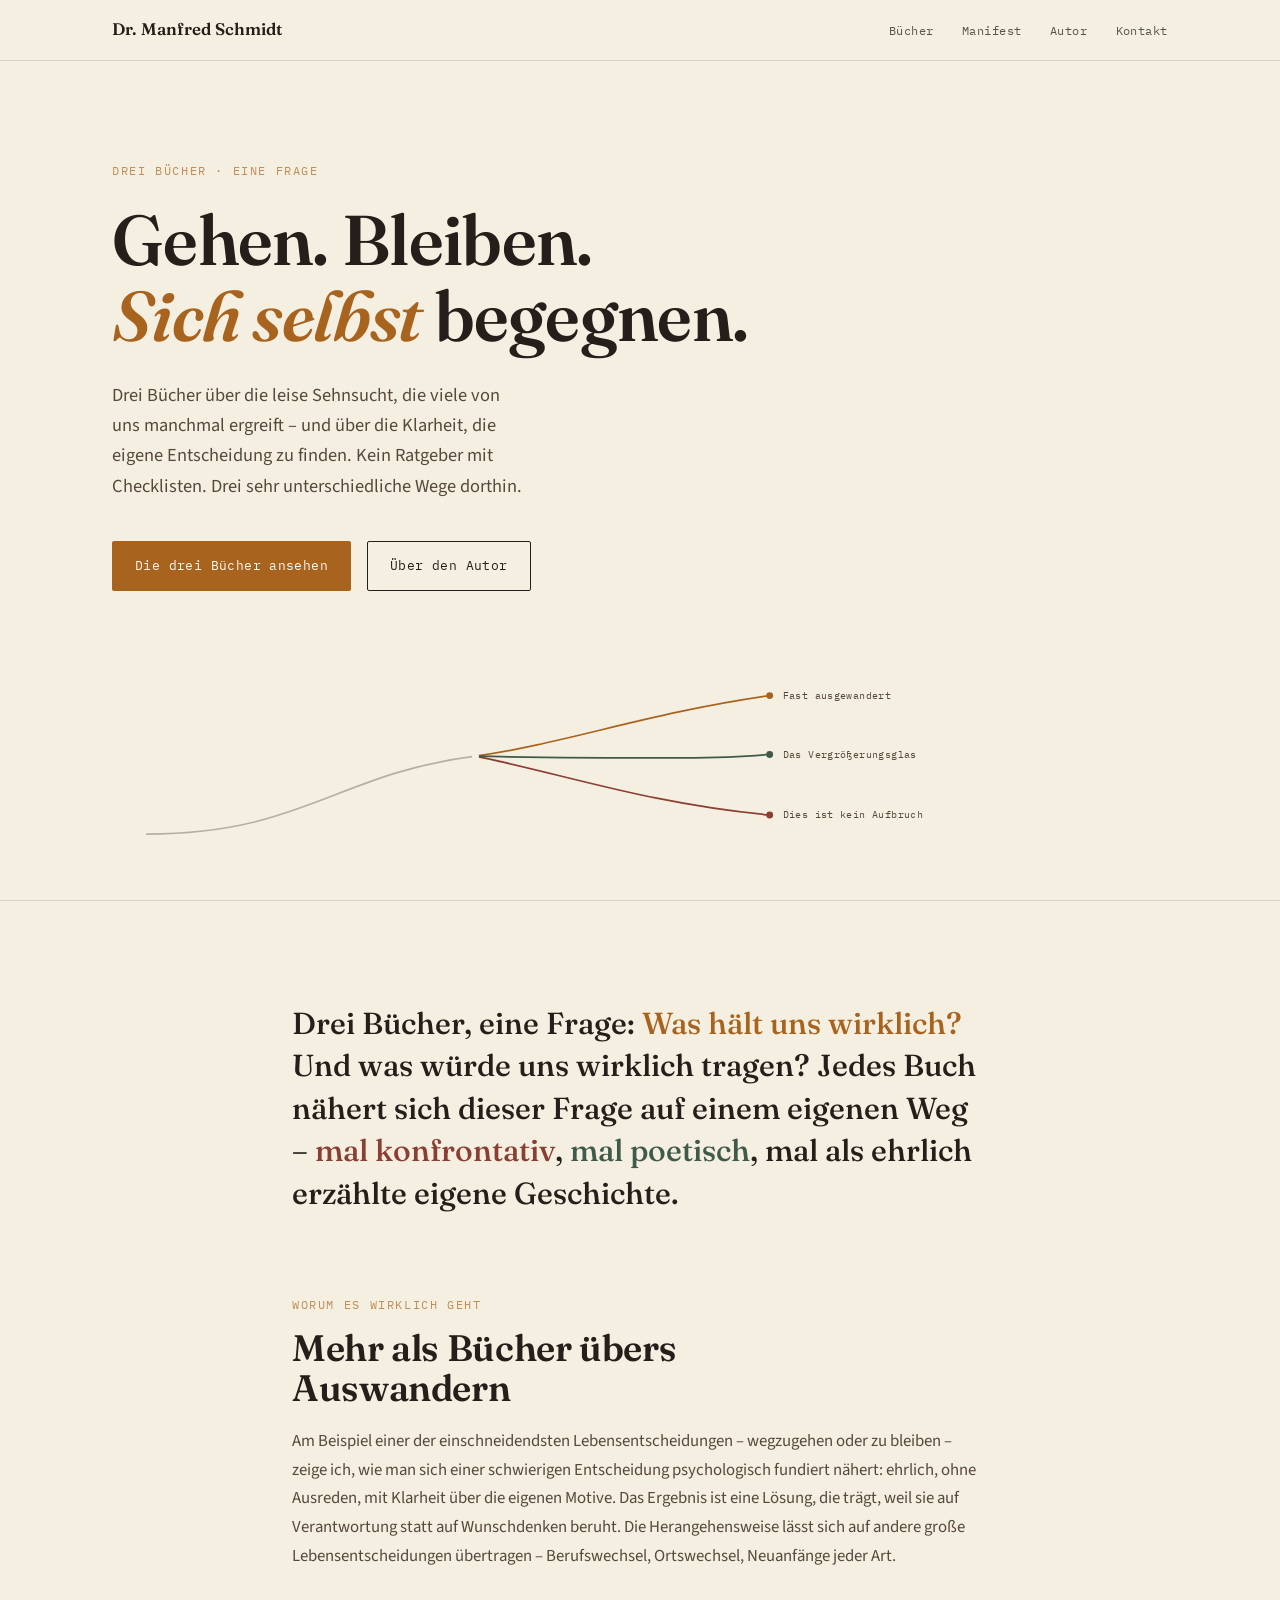
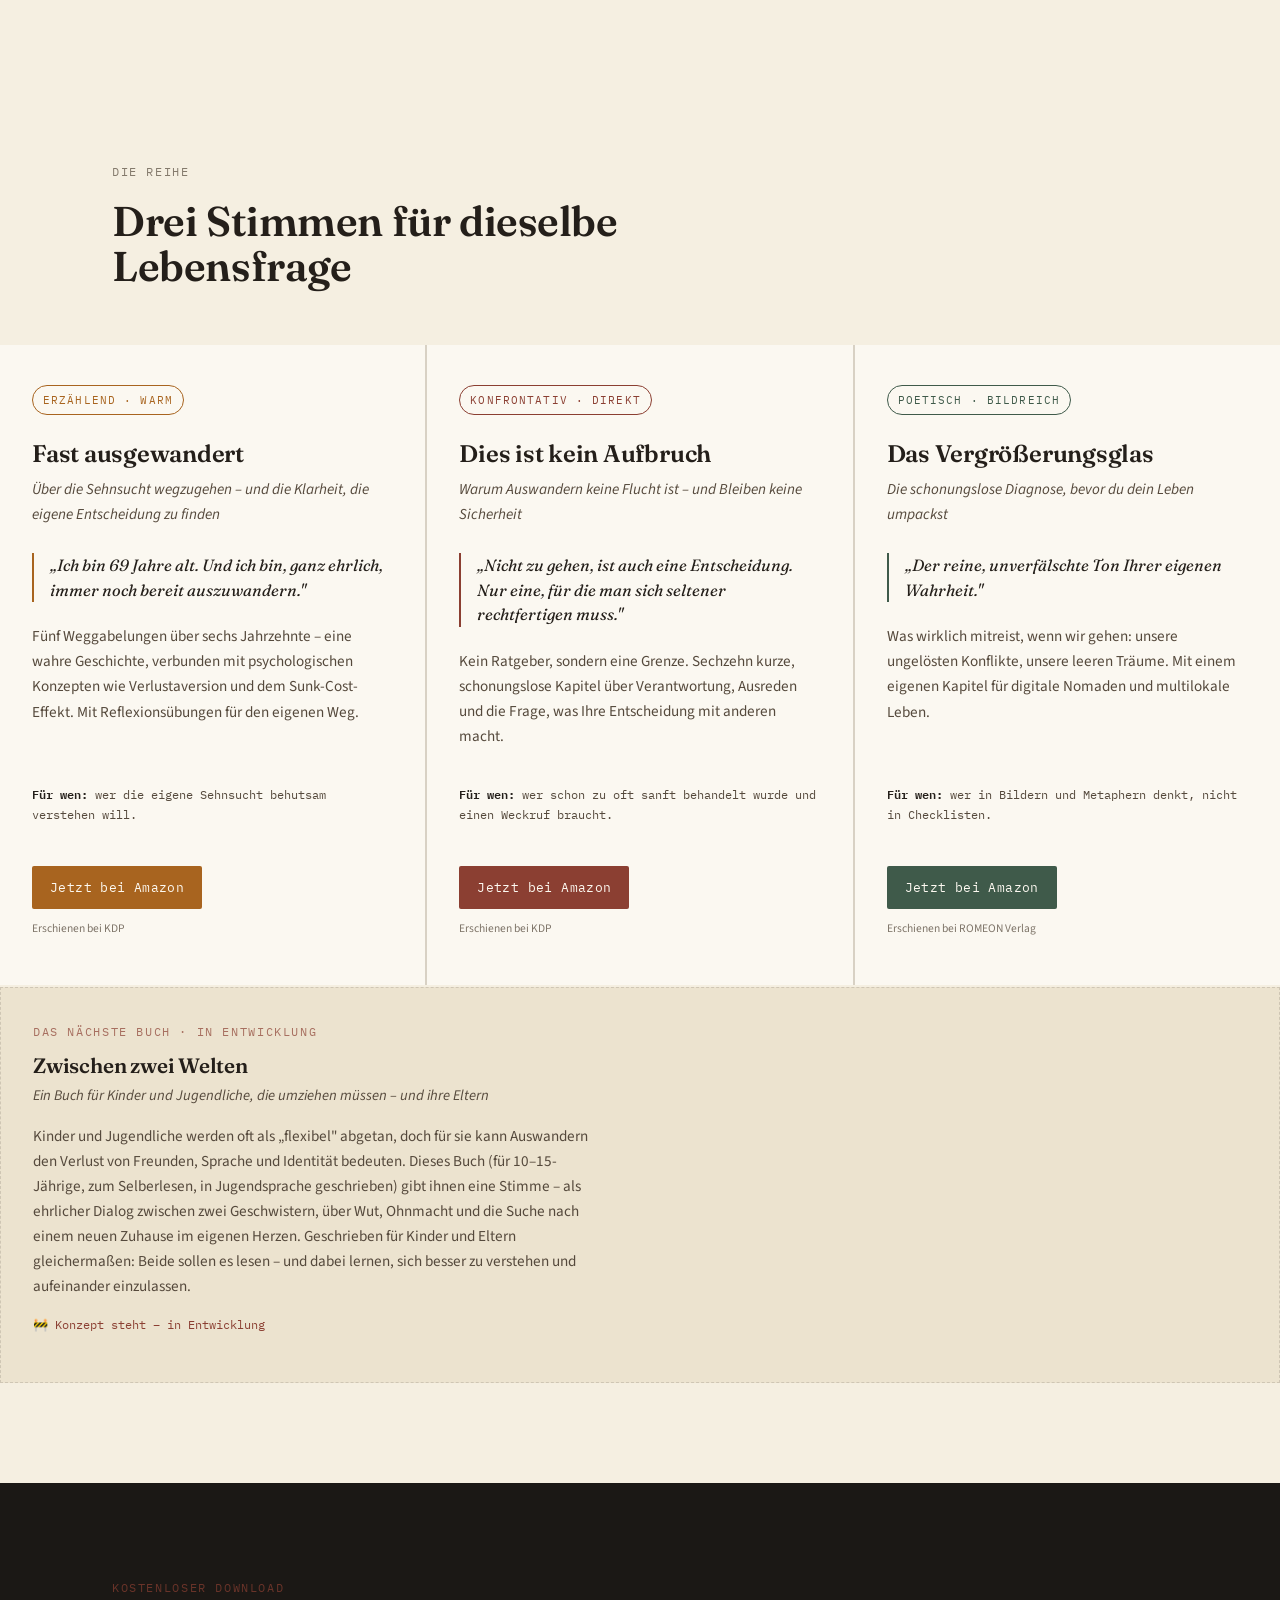
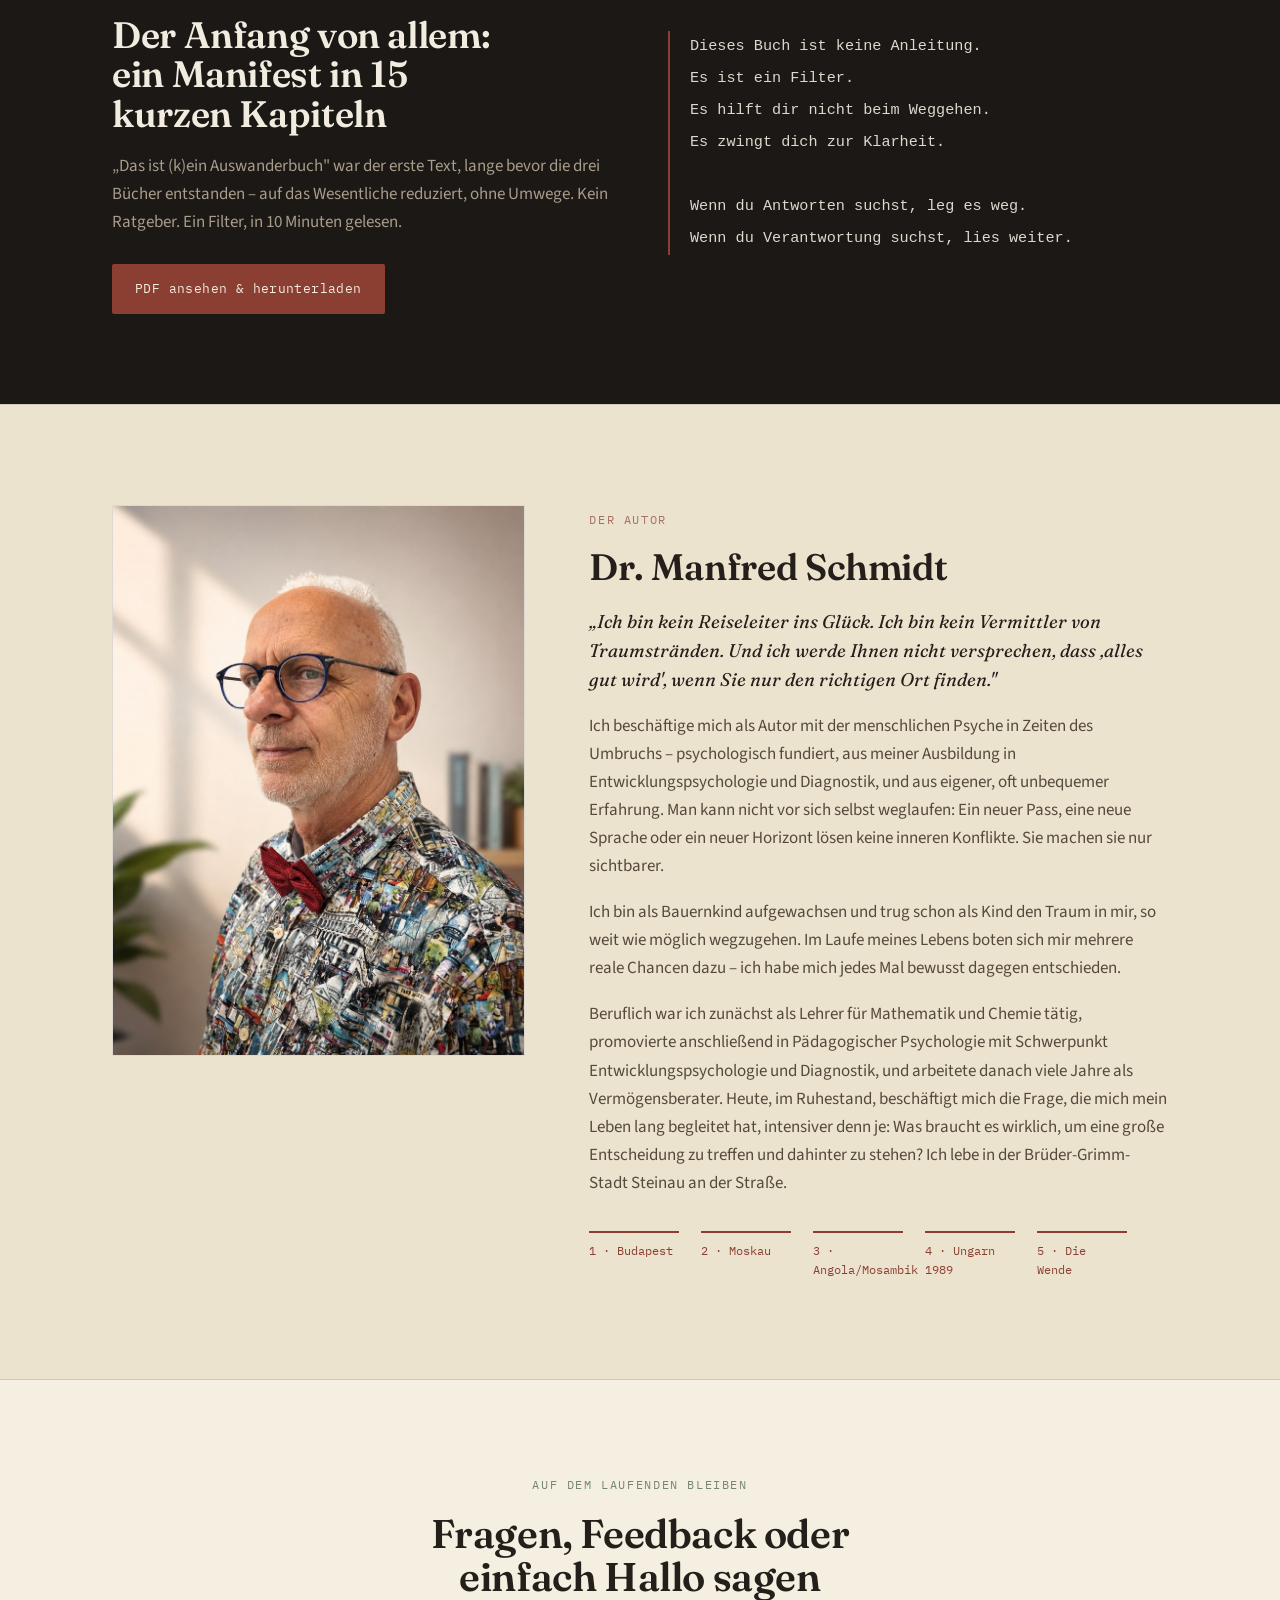
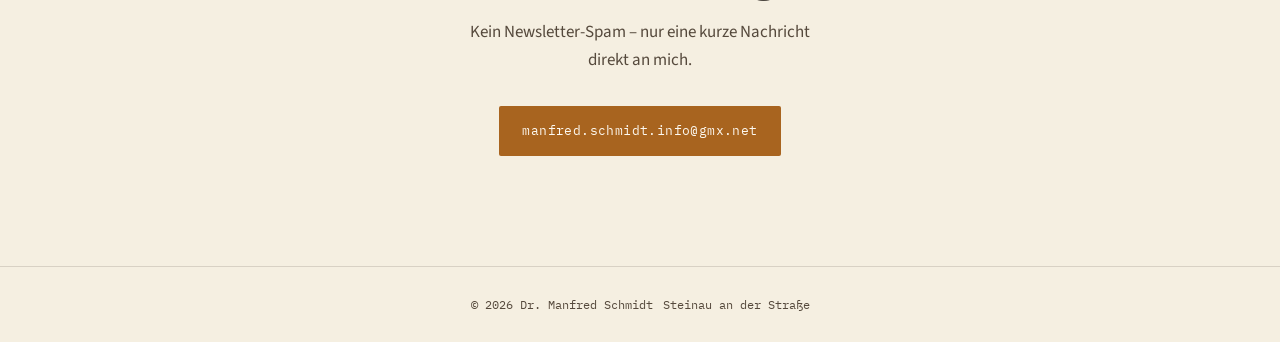
==== commit 3fc89702: "Add files via upload" ====
--- a/index.html
+++ b/index.html
@@ -9,626 +9,623 @@
 <link rel="preconnect" href="https://fonts.gstatic.com" crossorigin>
 <link href="https://fonts.googleapis.com/css2?family=Fraunces:opsz,wght@9..144,400;9..144,500;9..144,600;9..144,700;9..144,900&family=IBM+Plex+Mono:wght@400;500&family=Source+Sans+3:wght@400;500;600&display=swap" rel="stylesheet">
 <style>
-  :root {
-    --ink: #241f1a;
-    --ink-soft: #55493c;
-    --paper: #f5efe1;
-    --paper-dim: #ece3cf;
-    --card: #fbf8f1;
-    --gold: #a8641f;
-    --rust: #8b3f32;
-    --sage: #3f5a4a;
-    --mist: #6b6052;
-    --line: rgba(36,31,26,0.14);
-    --dark-bg: #1b1815;
-    --dark-text: #f2ece0;
-    --dark-mist: #a89c8a;
-  }
-
-  * { box-sizing: border-box; }
-  html { scroll-behavior: smooth; }
-
-  body {
-    margin: 0;
-    background: var(--paper);
-    color: var(--ink);
-    font-family: 'Source Sans 3', sans-serif;
-    font-size: 17px;
-    line-height: 1.65;
-    -webkit-font-smoothing: antialiased;
-  }
-
-  h1, h2, h3, .display {
-    font-family: 'Fraunces', serif;
-    font-weight: 600;
-    line-height: 1.08;
-    margin: 0;
-    letter-spacing: -0.01em;
-  }
-
-  .eyebrow {
-    font-family: 'IBM Plex Mono', monospace;
-    font-size: 0.72rem;
-    letter-spacing: 0.14em;
-    text-transform: uppercase;
-    opacity: 0.7;
-  }
-
-  a { color: inherit; }
-
-  .wrap {
-    max-width: 1120px;
-    margin: 0 auto;
-    padding: 0 32px;
-  }
-
-  /* ---------- NAV ---------- */
-  nav {
-    position: sticky;
-    top: 0;
-    z-index: 50;
-    background: rgba(245,239,225,0.88);
-    backdrop-filter: blur(10px);
-    border-bottom: 1px solid var(--line);
-  }
-  nav .wrap {
-    display: flex;
-    align-items: center;
-    justify-content: space-between;
-    padding-top: 16px;
-    padding-bottom: 16px;
-  }
-  .brand {
-    font-family: 'Fraunces', serif;
-    font-weight: 600;
-    font-size: 1.05rem;
-  }
-  .navlinks {
-    display: flex;
-    gap: 28px;
-    font-family: 'IBM Plex Mono', monospace;
-    font-size: 0.78rem;
-    letter-spacing: 0.04em;
-  }
-  .navlinks a {
-    text-decoration: none;
-    opacity: 0.75;
-    transition: opacity 0.2s;
-  }
-  .navlinks a:hover, .navlinks a:focus-visible { opacity: 1; }
-
-  @media (max-width: 640px) {
-    .navlinks { display: none; }
-  }
-
-  /* ---------- HERO ---------- */
-  .hero {
-    position: relative;
-    padding: 100px 0 40px;
-    overflow: hidden;
-  }
-  .hero .wrap {
-    position: relative;
-    z-index: 2;
-  }
-  .hero .eyebrow { color: var(--gold); margin-bottom: 22px; display: block; }
-  .hero h1 {
-    font-size: clamp(2.4rem, 6vw, 4.4rem);
-    max-width: 15ch;
-    color: var(--ink);
-  }
-  .hero h1 em {
-    font-style: italic;
-    color: var(--gold);
-  }
-  .hero p.lede {
-    margin-top: 26px;
-    max-width: 46ch;
-    font-size: 1.15rem;
-    color: var(--ink-soft);
-  }
-  .hero-cta {
-    margin-top: 40px;
-    display: flex;
-    gap: 16px;
-    flex-wrap: wrap;
-  }
-  .btn {
-    font-family: 'IBM Plex Mono', monospace;
-    font-size: 0.82rem;
-    letter-spacing: 0.03em;
-    text-decoration: none;
-    padding: 13px 22px;
-    border-radius: 2px;
-    display: inline-block;
-    border: 1px solid transparent;
-    transition: transform 0.15s ease, opacity 0.15s ease;
-  }
-  .btn:hover { transform: translateY(-1px); }
-  .btn-primary { background: var(--gold); color: #fdf9f1; }
-  .btn-ghost { border-color: var(--ink); color: var(--ink); }
-
-  .crossroads {
-    margin-top: 70px;
-    width: 100%;
-    max-width: 900px;
-  }
-  .crossroads path {
-    fill: none;
-    stroke-width: 2;
-    stroke-linecap: round;
-  }
-  .path-gold { stroke: var(--gold); }
-  .path-rust { stroke: var(--rust); }
-  .path-sage { stroke: var(--sage); }
-  .crossroads .draw {
-    stroke-dasharray: 900;
-    stroke-dashoffset: 900;
-    animation: draw 2.2s ease forwards;
-  }
-  .crossroads .draw.d2 { animation-delay: 0.25s; }
-  .crossroads .draw.d3 { animation-delay: 0.5s; }
-  @keyframes draw { to { stroke-dashoffset: 0; } }
-  .crossroads circle { fill: var(--paper); }
-  .crossroads text {
-    font-family: 'IBM Plex Mono', monospace;
-    font-size: 11px;
-    fill: var(--ink-soft);
-    letter-spacing: 0.04em;
-  }
-  @media (prefers-reduced-motion: reduce) {
-    .crossroads .draw { animation: none; stroke-dashoffset: 0; }
-  }
-
-  /* ---------- LEITIDEE ---------- */
-  .leitidee {
-    padding: 70px 0 30px;
-    border-top: 1px solid var(--line);
-  }
-  .leitidee .wrap { max-width: 760px; }
-  .leitidee p.big {
-    font-family: 'Fraunces', serif;
-    font-weight: 500;
-    font-size: clamp(1.4rem, 3vw, 1.9rem);
-    line-height: 1.4;
-    color: var(--ink);
-  }
-  .leitidee p.big .accent-gold { color: var(--gold); }
-  .leitidee p.big .accent-rust { color: var(--rust); }
-  .leitidee p.big .accent-sage { color: var(--sage); }
-
-  /* ---------- MEHR ALS BÜCHER ---------- */
-  .more-than {
-    padding: 20px 0 70px;
-  }
-  .more-than .wrap {
-    max-width: 780px;
-  }
-  .more-than .eyebrow { color: var(--sage); }
-  .more-than h2 {
-    margin-top: 14px;
-    font-size: clamp(1.7rem, 3.4vw, 2.2rem);
-    color: var(--ink);
-    max-width: 22ch;
-  }
-  .more-than p {
-    margin-top: 20px;
-    color: var(--ink-soft);
-    font-size: 1.05rem;
-  }
-  .more-than .question {
-    margin-top: 24px;
-    font-family: 'Fraunces', serif;
-    font-style: italic;
-    font-size: 1.2rem;
-    color: var(--ink);
-    border-left: 2px solid var(--sage);
-    padding-left: 18px;
-  }
-
-  /* ---------- BOOKS ---------- */
-  .books { padding: 90px 0 40px; }
-  .books > .wrap > .eyebrow { color: var(--ink-soft); }
-  .books h2 {
-    margin-top: 14px;
-    font-size: clamp(1.9rem, 4vw, 2.6rem);
-    max-width: 20ch;
-    color: var(--ink);
-  }
-
-  .book-grid {
-    margin-top: 56px;
-    display: grid;
-    grid-template-columns: repeat(3, 1fr);
-    gap: 2px;
-    background: var(--line);
-  }
-  @media (max-width: 900px) {
-    .book-grid { grid-template-columns: 1fr; }
-  }
-
-  .book-card {
-    background: var(--card);
-    padding: 40px 32px 36px;
-    display: flex;
-    flex-direction: column;
-    min-height: 560px;
-  }
-  .book-card .tag {
-    font-family: 'IBM Plex Mono', monospace;
-    font-size: 0.7rem;
-    letter-spacing: 0.1em;
-    text-transform: uppercase;
-    padding: 5px 10px;
-    border-radius: 20px;
-    width: fit-content;
-    border: 1px solid;
-  }
-  .book-card.gold .tag { color: var(--gold); border-color: var(--gold); }
-  .book-card.rust .tag { color: var(--rust); border-color: var(--rust); }
-  .book-card.sage .tag { color: var(--sage); border-color: var(--sage); }
-
-  .book-card h3 {
-    margin-top: 24px;
-    font-size: 1.5rem;
-    line-height: 1.25;
-    color: var(--ink);
-  }
-  .book-card .subtitle {
-    margin-top: 8px;
-    font-style: italic;
-    color: var(--ink-soft);
-    font-size: 0.95rem;
-  }
-  .book-card blockquote {
-    margin: 26px 0 0;
-    padding-left: 16px;
-    border-left: 2px solid;
-    font-family: 'Fraunces', serif;
-    font-style: italic;
-    font-size: 1.02rem;
-    line-height: 1.5;
-    color: var(--ink);
-  }
-  .book-card.gold blockquote { border-color: var(--gold); }
-  .book-card.rust blockquote { border-color: var(--rust); }
-  .book-card.sage blockquote { border-color: var(--sage); }
-
-  .book-card .desc {
-    margin-top: 22px;
-    color: var(--ink-soft);
-    font-size: 0.95rem;
-    flex-grow: 1;
-  }
-  .book-card .fuer-wen {
-    margin-top: 20px;
-    font-family: 'IBM Plex Mono', monospace;
-    font-size: 0.76rem;
-    color: var(--ink-soft);
-  }
-  .book-card .fuer-wen strong { color: var(--ink); font-weight: 600; }
-
-  .book-card .cta {
-    margin-top: 28px;
-    font-family: 'IBM Plex Mono', monospace;
-    font-size: 0.8rem;
-  }
-  .book-card.gold .cta a { color: var(--gold); }
-  .book-card.rust .cta a { color: var(--rust); }
-  .book-card.sage .cta a { color: var(--sage); }
-  .book-card .cta a { text-decoration: none; border-bottom: 1px solid currentColor; padding-bottom: 2px; }
-  .book-card .status {
-    margin-top: 10px;
-    font-size: 0.72rem;
-    color: var(--ink-soft);
-    opacity: 0.75;
-  }
-  .book-card .buy-btn {
-    margin-top: 28px;
-    display: inline-block;
-    text-decoration: none;
-    font-family: 'IBM Plex Mono', monospace;
-    font-size: 0.8rem;
-    letter-spacing: 0.03em;
-    padding: 11px 18px;
-    border-radius: 2px;
-    color: #fdf9f1;
-    width: fit-content;
-  }
-  .book-card.gold .buy-btn { background: var(--gold); }
-  .book-card.rust .buy-btn { background: var(--rust); }
-  .book-card.sage .buy-btn { background: var(--sage); }
-
-  /* ---------- MANIFEST ---------- */
-  .manifest {
-    background: var(--dark-bg);
-    color: var(--dark-text);
-    padding: 90px 0;
-    margin-top: 60px;
-  }
-  .manifest .wrap {
-    display: grid;
-    grid-template-columns: 1fr 1fr;
-    gap: 56px;
-    align-items: center;
-  }
-  @media (max-width: 800px) {
-    .manifest .wrap { grid-template-columns: 1fr; }
-  }
-  .manifest .eyebrow { color: var(--rust); }
-  .manifest h2 {
-    margin-top: 14px;
-    font-size: clamp(1.7rem, 3.4vw, 2.3rem);
-    color: var(--dark-text);
-    max-width: 16ch;
-  }
-  .manifest p.desc { margin-top: 18px; color: var(--dark-mist); }
-  .manifest .btn-primary { background: var(--rust); color: var(--dark-text); }
-  .manifest .btn-ghost { border-color: var(--dark-mist); color: var(--dark-text); }
-  .manifest .hero-cta { margin-top: 28px; }
-
-  .manifest-quote {
-    font-family: 'Courier New', monospace;
-    font-size: 0.95rem;
-    line-height: 2.1;
-    border-left: 2px solid var(--rust);
-    padding-left: 20px;
-    color: var(--dark-text);
-  }
-  .manifest-quote span { display: block; opacity: 0.9; }
-
-  /* ---------- AUTHOR ---------- */
-  .author {
-    background: var(--paper-dim);
-    color: var(--ink);
-    padding: 100px 0;
-    border-top: 1px solid var(--line);
-    border-bottom: 1px solid var(--line);
-  }
-  .author .wrap {
-    display: grid;
-    grid-template-columns: 1fr 1.4fr;
-    gap: 64px;
-    align-items: start;
-  }
-  @media (max-width: 800px) {
-    .author .wrap { grid-template-columns: 1fr; gap: 36px; }
-  }
-  .author .eyebrow { color: var(--rust); }
-  .author h2 {
-    margin-top: 14px;
-    font-size: clamp(1.8rem, 3.4vw, 2.3rem);
-    color: var(--ink);
-  }
-  .author-portrait {
-    width: 100%;
-    aspect-ratio: 3/4;
-    object-fit: cover;
-    border: 1px solid var(--line);
-    display: block;
-  }
-  .author-bio p { margin: 0 0 18px; color: var(--ink-soft); }
-  .author-bio p:last-child { margin-bottom: 0; }
-
-  .weggabelungen {
-    margin-top: 34px;
-    display: flex;
-    gap: 22px;
-    flex-wrap: wrap;
-  }
-  .weggabelung {
-    font-family: 'IBM Plex Mono', monospace;
-    font-size: 0.72rem;
-    color: var(--rust);
-    border-top: 2px solid var(--rust);
-    padding-top: 8px;
-    width: 90px;
-  }
-
-  /* ---------- CONTACT ---------- */
-  .contact {
-    padding: 90px 0 110px;
-    text-align: center;
-  }
-  .contact .eyebrow { color: var(--sage); }
-  .contact h2 {
-    margin-top: 14px;
-    font-size: clamp(1.8rem, 4vw, 2.5rem);
-    max-width: 20ch;
-    margin-left: auto;
-    margin-right: auto;
-    color: var(--ink);
-  }
-  .contact p {
-    margin: 20px auto 0;
-    max-width: 44ch;
-    color: var(--ink-soft);
-  }
-  .contact .btn { margin-top: 32px; }
-
-  footer {
-    border-top: 1px solid var(--line);
-    padding: 28px 0;
-    font-family: 'IBM Plex Mono', monospace;
-    font-size: 0.72rem;
-    color: var(--ink-soft);
-    display: flex;
-    justify-content: space-between;
-    flex-wrap: wrap;
-    gap: 10px;
-  }
-
-  .reveal {
-    opacity: 0;
-    transform: translateY(18px);
-    transition: opacity 0.7s ease, transform 0.7s ease;
-  }
-  .reveal.in { opacity: 1; transform: translateY(0); }
+:root {
+--ink: #241f1a;
+--ink-soft: #55493c;
+--paper: #f5efe1;
+--paper-dim: #ece3cf;
+--card: #fbf8f1;
+--gold: #a8641f;
+--rust: #8b3f32;
+--sage: #3f5a4a;
+--mist: #6b6052;
+--line: rgba(36,31,26,0.14);
+--dark-bg: #1b1815;
+--dark-text: #f2ece0;
+--dark-mist: #a89c8a;
+}
+* { box-sizing: border-box; }
+html { scroll-behavior: smooth; }
+body {
+margin: 0;
+background: var(--paper);
+color: var(--ink);
+font-family: 'Source Sans 3', sans-serif;
+font-size: 17px;
+line-height: 1.65;
+-webkit-font-smoothing: antialiased;
+}
+h1, h2, h3, .display {
+font-family: 'Fraunces', serif;
+font-weight: 600;
+line-height: 1.08;
+margin: 0;
+letter-spacing: -0.01em;
+}
+.eyebrow {
+font-family: 'IBM Plex Mono', monospace;
+font-size: 0.72rem;
+letter-spacing: 0.14em;
+text-transform: uppercase;
+opacity: 0.7;
+}
+a { color: inherit; }
+.wrap {
+max-width: 1120px;
+margin: 0 auto;
+padding: 0 32px;
+}
+/* ---------- NAV ---------- */
+nav {
+position: sticky;
+top: 0;
+z-index: 50;
+background: rgba(245,239,225,0.88);
+backdrop-filter: blur(10px);
+border-bottom: 1px solid var(--line);
+}
+nav .wrap {
+display: flex;
+align-items: center;
+justify-content: space-between;
+padding-top: 16px;
+padding-bottom: 16px;
+}
+.brand {
+font-family: 'Fraunces', serif;
+font-weight: 600;
+font-size: 1.05rem;
+}
+.navlinks {
+display: flex;
+gap: 28px;
+font-family: 'IBM Plex Mono', monospace;
+font-size: 0.78rem;
+letter-spacing: 0.04em;
+}
+.navlinks a {
+text-decoration: none;
+opacity: 0.75;
+transition: opacity 0.2s;
+}
+.navlinks a:hover, .navlinks a:focus-visible { opacity: 1; }
+@media (max-width: 640px) {
+.navlinks { display: none; }
+}
+/* ---------- HERO ---------- */
+.hero {
+position: relative;
+padding: 100px 0 40px;
+overflow: hidden;
+}
+.hero .wrap {
+position: relative;
+z-index: 2;
+}
+.hero .eyebrow { color: var(--gold); margin-bottom: 22px; display: block; }
+.hero h1 {
+font-size: clamp(2.4rem, 6vw, 4.4rem);
+max-width: 15ch;
+color: var(--ink);
+}
+.hero h1 em {
+font-style: italic;
+color: var(--gold);
+}
+.hero p.lede {
+margin-top: 26px;
+max-width: 46ch;
+font-size: 1.15rem;
+color: var(--ink-soft);
+}
+.hero-cta {
+margin-top: 40px;
+display: flex;
+gap: 16px;
+flex-wrap: wrap;
+}
+.btn {
+font-family: 'IBM Plex Mono', monospace;
+font-size: 0.82rem;
+letter-spacing: 0.03em;
+text-decoration: none;
+padding: 13px 22px;
+border-radius: 2px;
+display: inline-block;
+border: 1px solid transparent;
+transition: transform 0.15s ease, opacity 0.15s ease;
+}
+.btn:hover { transform: translateY(-1px); }
+.btn-primary { background: var(--gold); color: #fdf9f1; }
+.btn-ghost { border-color: var(--ink); color: var(--ink); }
+.crossroads {
+margin-top: 70px;
+width: 100%;
+max-width: 900px;
+}
+.crossroads path {
+fill: none;
+stroke-width: 2;
+stroke-linecap: round;
+}
+.path-gold { stroke: var(--gold); }
+.path-rust { stroke: var(--rust); }
+.path-sage { stroke: var(--sage); }
+.crossroads .draw {
+stroke-dasharray: 900;
+stroke-dashoffset: 900;
+animation: draw 2.2s ease forwards;
+}
+.crossroads .draw.d2 { animation-delay: 0.25s; }
+.crossroads .draw.d3 { animation-delay: 0.5s; }
+@keyframes draw { to { stroke-dashoffset: 0; } }
+.crossroads circle { fill: var(--paper); }
+.crossroads text {
+font-family: 'IBM Plex Mono', monospace;
+font-size: 11px;
+fill: var(--ink-soft);
+letter-spacing: 0.04em;
+}
+@media (prefers-reduced-motion: reduce) {
+.crossroads .draw { animation: none; stroke-dashoffset: 0; }
+}
+/* ---------- LEITIDEE ---------- */
+.leitidee {
+padding: 70px 0 30px;
+border-top: 1px solid var(--line);
+}
+.leitidee .wrap { max-width: 760px; }
+.leitidee p.big {
+font-family: 'Fraunces', serif;
+font-weight: 500;
+font-size: clamp(1.4rem, 3vw, 1.9rem);
+line-height: 1.4;
+color: var(--ink);
+}
+.leitidee p.big .accent-gold { color: var(--gold); }
+.leitidee p.big .accent-rust { color: var(--rust); }
+.leitidee p.big .accent-sage { color: var(--sage); }
+/* ---------- THEMA (mehr als Auswandern) ---------- */
+.thema {
+padding: 20px 0 80px;
+}
+.thema .wrap { max-width: 760px; }
+.thema .eyebrow { color: var(--gold); display: block; margin-bottom: 14px; }
+.thema h2 {
+font-size: clamp(1.7rem, 3.6vw, 2.3rem);
+color: var(--ink);
+max-width: 22ch;
+}
+.thema p.desc {
+margin-top: 20px;
+font-size: 1.05rem;
+line-height: 1.7;
+color: var(--ink-soft);
+}
+/* ---------- BOOKS ---------- */
+.books { padding: 90px 0 40px; }
+.books > .wrap > .eyebrow { color: var(--ink-soft); }
+.books h2 {
+margin-top: 14px;
+font-size: clamp(1.9rem, 4vw, 2.6rem);
+max-width: 20ch;
+color: var(--ink);
+}
+.book-grid {
+margin-top: 56px;
+display: grid;
+grid-template-columns: repeat(3, 1fr);
+gap: 2px;
+background: var(--line);
+}
+@media (max-width: 900px) {
+.book-grid { grid-template-columns: 1fr; }
+}
+.book-card {
+background: var(--card);
+padding: 40px 32px 36px;
+display: flex;
+flex-direction: column;
+min-height: 560px;
+}
+.book-card .tag {
+font-family: 'IBM Plex Mono', monospace;
+font-size: 0.7rem;
+letter-spacing: 0.1em;
+text-transform: uppercase;
+padding: 5px 10px;
+border-radius: 20px;
+width: fit-content;
+border: 1px solid;
+}
+.book-card.gold .tag { color: var(--gold); border-color: var(--gold); }
+.book-card.rust .tag { color: var(--rust); border-color: var(--rust); }
+.book-card.sage .tag { color: var(--sage); border-color: var(--sage); }
+.book-card h3 {
+margin-top: 24px;
+font-size: 1.5rem;
+line-height: 1.25;
+color: var(--ink);
+}
+.book-card .subtitle {
+margin-top: 8px;
+font-style: italic;
+color: var(--ink-soft);
+font-size: 0.95rem;
+}
+.book-card blockquote {
+margin: 26px 0 0;
+padding-left: 16px;
+border-left: 2px solid;
+font-family: 'Fraunces', serif;
+font-style: italic;
+font-size: 1.02rem;
+line-height: 1.5;
+color: var(--ink);
+}
+.book-card.gold blockquote { border-color: var(--gold); }
+.book-card.rust blockquote { border-color: var(--rust); }
+.book-card.sage blockquote { border-color: var(--sage); }
+.book-card .desc {
+margin-top: 22px;
+color: var(--ink-soft);
+font-size: 0.95rem;
+flex-grow: 1;
+}
+.book-card .fuer-wen {
+margin-top: 20px;
+font-family: 'IBM Plex Mono', monospace;
+font-size: 0.76rem;
+color: var(--ink-soft);
+}
+.book-card .fuer-wen strong { color: var(--ink); font-weight: 600; }
+.book-card .cta {
+margin-top: 28px;
+font-family: 'IBM Plex Mono', monospace;
+font-size: 0.8rem;
+}
+.book-card.gold .cta a { color: var(--gold); }
+.book-card.rust .cta a { color: var(--rust); }
+.book-card.sage .cta a { color: var(--sage); }
+.book-card .cta a { text-decoration: none; border-bottom: 1px solid currentColor; padding-bottom: 2px; }
+.book-card .status {
+margin-top: 10px;
+font-size: 0.72rem;
+color: var(--ink-soft);
+opacity: 0.75;
+}
+.book-card .buy-btn {
+margin-top: 28px;
+display: inline-block;
+text-decoration: none;
+font-family: 'IBM Plex Mono', monospace;
+font-size: 0.8rem;
+letter-spacing: 0.03em;
+padding: 11px 18px;
+border-radius: 2px;
+color: #fdf9f1;
+width: fit-content;
+}
+.book-card.gold .buy-btn { background: var(--gold); }
+.book-card.rust .buy-btn { background: var(--rust); }
+.book-card.sage .buy-btn { background: var(--sage); }
+.ausblick {
+margin-top: 2px;
+background: var(--paper-dim);
+border: 1px dashed var(--line);
+padding: 34px 32px;
+}
+.ausblick > .eyebrow {
+color: var(--rust);
+display: block;
+margin-bottom: 14px;
+}
+.ausblick-card h3 {
+font-size: 1.3rem;
+color: var(--ink);
+}
+.ausblick-card .subtitle {
+margin-top: 6px;
+font-style: italic;
+color: var(--ink-soft);
+font-size: 0.92rem;
+}
+.ausblick-card .desc {
+margin-top: 16px;
+color: var(--ink-soft);
+font-size: 0.95rem;
+max-width: 70ch;
+}
+.ausblick-card .status {
+margin-top: 16px;
+font-family: 'IBM Plex Mono', monospace;
+font-size: 0.76rem;
+color: var(--rust);
+}
+/* ---------- MANIFEST ---------- */
+.manifest {
+background: var(--dark-bg);
+color: var(--dark-text);
+padding: 90px 0;
+margin-top: 60px;
+}
+.manifest .wrap {
+display: grid;
+grid-template-columns: 1fr 1fr;
+gap: 56px;
+align-items: center;
+}
+@media (max-width: 800px) {
+.manifest .wrap { grid-template-columns: 1fr; }
+}
+.manifest .eyebrow { color: var(--rust); }
+.manifest h2 {
+margin-top: 14px;
+font-size: clamp(1.7rem, 3.4vw, 2.3rem);
+color: var(--dark-text);
+max-width: 16ch;
+}
+.manifest p.desc { margin-top: 18px; color: var(--dark-mist); }
+.manifest .btn-primary { background: var(--rust); color: var(--dark-text); }
+.manifest .btn-ghost { border-color: var(--dark-mist); color: var(--dark-text); }
+.manifest .hero-cta { margin-top: 28px; }
+.manifest-quote {
+font-family: 'Courier New', monospace;
+font-size: 0.95rem;
+line-height: 2.1;
+border-left: 2px solid var(--rust);
+padding-left: 20px;
+color: var(--dark-text);
+}
+.manifest-quote span { display: block; opacity: 0.9; }
+/* ---------- AUTHOR ---------- */
+.author {
+background: var(--paper-dim);
+color: var(--ink);
+padding: 100px 0;
+border-top: 1px solid var(--line);
+border-bottom: 1px solid var(--line);
+}
+.author .wrap {
+display: grid;
+grid-template-columns: 1fr 1.4fr;
+gap: 64px;
+align-items: start;
+}
+@media (max-width: 800px) {
+.author .wrap { grid-template-columns: 1fr; gap: 36px; }
+}
+.author .eyebrow { color: var(--rust); }
+.author h2 {
+margin-top: 14px;
+font-size: clamp(1.8rem, 3.4vw, 2.3rem);
+color: var(--ink);
+}
+.author-portrait {
+width: 100%;
+aspect-ratio: 3/4;
+overflow: hidden;
+border: 1px solid var(--line);
+background: var(--card);
+}
+.author-portrait img {
+width: 100%;
+height: 100%;
+object-fit: cover;
+display: block;
+}
+.author-bio p { margin: 0 0 18px; color: var(--ink-soft); }
+.author-bio p:last-child { margin-bottom: 0; }
+.weggabelungen {
+margin-top: 34px;
+display: flex;
+gap: 22px;
+flex-wrap: wrap;
+}
+.weggabelung {
+font-family: 'IBM Plex Mono', monospace;
+font-size: 0.72rem;
+color: var(--rust);
+border-top: 2px solid var(--rust);
+padding-top: 8px;
+width: 90px;
+}
+/* ---------- CONTACT ---------- */
+.contact {
+padding: 90px 0 110px;
+text-align: center;
+}
+.contact .eyebrow { color: var(--sage); }
+.contact h2 {
+margin-top: 14px;
+font-size: clamp(1.8rem, 4vw, 2.5rem);
+max-width: 20ch;
+margin-left: auto;
+margin-right: auto;
+color: var(--ink);
+}
+.contact p {
+margin: 20px auto 0;
+max-width: 44ch;
+color: var(--ink-soft);
+}
+.contact .btn { margin-top: 32px; }
+footer {
+border-top: 1px solid var(--line);
+padding: 28px 0;
+font-family: 'IBM Plex Mono', monospace;
+font-size: 0.72rem;
+color: var(--ink-soft);
+display: flex;
+justify-content: space-between;
+flex-wrap: wrap;
+gap: 10px;
+}
+.reveal {
+opacity: 0;
+transform: translateY(18px);
+transition: opacity 0.7s ease, transform 0.7s ease;
+}
+.reveal.in { opacity: 1; transform: translateY(0); }
 </style>
 </head>
 <body>
-
 <nav>
-  <div class="wrap">
-    <div class="brand">Dr. Manfred Schmidt</div>
-    <div class="navlinks">
-      <a href="#buecher">Bücher</a>
-      <a href="#manifest">Manifest</a>
-      <a href="#autor">Autor</a>
-      <a href="#kontakt">Kontakt</a>
-    </div>
-  </div>
+<div class="wrap">
+<div class="brand">Dr. Manfred Schmidt</div>
+<div class="navlinks">
+<a href="#buecher">Bücher</a>
+<a href="#manifest">Manifest</a>
+<a href="#autor">Autor</a>
+<a href="#kontakt">Kontakt</a>
+</div>
+</div>
 </nav>
-
 <header class="hero">
-  <div class="wrap">
-    <span class="eyebrow">Drei Bücher · eine Frage</span>
-    <h1>Gehen. Bleiben.<br><em>Sich selbst</em> begegnen.</h1>
-    <p class="lede">Drei Bücher über die leise Sehnsucht, die viele von uns manchmal ergreift – und über die Klarheit, die eigene Entscheidung zu finden. Kein Ratgeber mit Checklisten. Drei sehr unterschiedliche Wege dorthin.</p>
-    <div class="hero-cta">
-      <a href="#buecher" class="btn btn-primary">Die drei Bücher ansehen</a>
-      <a href="#autor" class="btn btn-ghost">Über den Autor</a>
-    </div>
-
-    <svg class="crossroads" viewBox="0 0 1040 220" aria-hidden="true">
-      <path class="draw" d="M 40 200 C 220 200, 260 130, 420 110" stroke="rgba(36,31,26,0.3)"/>
-      <path class="draw d1 path-gold" d="M 420 110 C 520 96, 620 60, 760 40"/>
-      <path class="draw d2 path-rust" d="M 420 110 C 520 130, 620 165, 760 178"/>
-      <path class="draw d3 path-sage" d="M 420 110 C 500 112, 580 112, 660 112 C 710 112, 740 110, 760 108"/>
-      <circle cx="420" cy="110" r="4" fill="var(--ink)"/>
-      <circle cx="760" cy="40" r="4" style="fill:var(--gold)"/>
-      <circle cx="760" cy="178" r="4" style="fill:var(--rust)"/>
-      <circle cx="760" cy="108" r="4" style="fill:var(--sage)"/>
-      <text x="775" y="44">Fast ausgewandert</text>
-      <text x="775" y="182">Dies ist kein Aufbruch</text>
-      <text x="775" y="112">Das Vergrößerungsglas</text>
-    </svg>
-  </div>
+<div class="wrap">
+<span class="eyebrow">Drei Bücher · eine Frage</span>
+<h1>Gehen. Bleiben.<br><em>Sich selbst</em> begegnen.</h1>
+<p class="lede">Drei Bücher über die leise Sehnsucht, die viele von uns manchmal ergreift – und über die Klarheit, die eigene Entscheidung zu finden. Kein Ratgeber mit Checklisten. Drei sehr unterschiedliche Wege dorthin.</p>
+<div class="hero-cta">
+<a href="#buecher" class="btn btn-primary">Die drei Bücher ansehen</a>
+<a href="#autor" class="btn btn-ghost">Über den Autor</a>
+</div>
+<svg class="crossroads" viewBox="0 0 1040 220" aria-hidden="true">
+<path class="draw" d="M 40 200 C 220 200, 260 130, 420 110" stroke="rgba(36,31,26,0.3)"/>
+<path class="draw d1 path-gold" d="M 420 110 C 520 96, 620 60, 760 40"/>
+<path class="draw d2 path-rust" d="M 420 110 C 520 130, 620 165, 760 178"/>
+<path class="draw d3 path-sage" d="M 420 110 C 500 112, 580 112, 660 112 C 710 112, 740 110, 760 108"/>
+<circle cx="420" cy="110" r="4" fill="var(--ink)"/>
+<circle cx="760" cy="40" r="4" style="fill:var(--gold)"/>
+<circle cx="760" cy="178" r="4" style="fill:var(--rust)"/>
+<circle cx="760" cy="108" r="4" style="fill:var(--sage)"/>
+<text x="775" y="44">Fast ausgewandert</text>
+<text x="775" y="182">Dies ist kein Aufbruch</text>
+<text x="775" y="112">Das Vergrößerungsglas</text>
+</svg>
+</div>
 </header>
-
 <section class="leitidee">
-  <div class="wrap reveal">
-    <p class="big">Drei Bücher, eine Frage: <span class="accent-gold">Was hält uns wirklich?</span> Und was würde uns wirklich tragen? Jedes Buch nähert sich dieser Frage auf einem eigenen Weg – <span class="accent-rust">mal konfrontativ</span>, <span class="accent-sage">mal poetisch</span>, mal als ehrlich erzählte eigene Geschichte.</p>
-  </div>
+<div class="wrap reveal">
+<p class="big">Drei Bücher, eine Frage: <span class="accent-gold">Was hält uns wirklich?</span> Und was würde uns wirklich tragen? Jedes Buch nähert sich dieser Frage auf einem eigenen Weg – <span class="accent-rust">mal konfrontativ</span>, <span class="accent-sage">mal poetisch</span>, mal als ehrlich erzählte eigene Geschichte.</p>
+</div>
 </section>
-
-<section class="more-than">
-  <div class="wrap reveal">
-    <span class="eyebrow">Mehr als Bücher übers Auswandern</span>
-    <h2>Eine Frage, die weit über das Auswandern hinausreicht</h2>
-    <p>Auswandern ist hier nur das Beispiel, an dem sich etwas Grundsätzlicheres zeigen lässt: Ob Jobwechsel, Trennung, Umzug oder Neuanfang – dieselben psychologischen Bremsen und Muster entscheiden mit, sobald ein Leben eine andere Richtung nehmen könnte. Fünf eigene Weggabelungen haben den Autor gelehrt, wie sehr sich diese Muster ähneln, ganz gleich, worum es im Einzelnen geht.</p>
-    <p class="question">Was braucht es wirklich, um eine große Entscheidung zu treffen und dahinter zu stehen?</p>
-  </div>
+<section class="thema">
+<div class="wrap reveal">
+<span class="eyebrow">Worum es wirklich geht</span>
+<h2>Mehr als Bücher übers Auswandern</h2>
+<p class="desc">Am Beispiel einer der einschneidendsten Lebensentscheidungen – wegzugehen oder zu bleiben – zeige ich, wie man sich einer schwierigen Entscheidung psychologisch fundiert nähert: ehrlich, ohne Ausreden, mit Klarheit über die eigenen Motive. Das Ergebnis ist eine Lösung, die trägt, weil sie auf Verantwortung statt auf Wunschdenken beruht. Die Herangehensweise lässt sich auf andere große Lebensentscheidungen übertragen – Berufswechsel, Ortswechsel, Neuanfänge jeder Art.</p>
+</div>
 </section>
-
 <section class="books" id="buecher">
-  <div class="wrap">
-    <span class="eyebrow">Die Reihe</span>
-    <h2 class="reveal">Drei Stimmen für dieselbe Lebensfrage</h2>
-  </div>
-
-  <div class="book-grid reveal">
-    <article class="book-card gold">
-      <span class="tag">Erzählend · warm</span>
-      <h3>Fast ausgewandert</h3>
-      <div class="subtitle">Über die Sehnsucht wegzugehen – und die Klarheit, die eigene Entscheidung zu finden</div>
-      <blockquote>„Ich bin 69 Jahre alt. Und ich bin, ganz ehrlich, immer noch bereit auszuwandern.“</blockquote>
-      <p class="desc">Fünf Weggabelungen über sechs Jahrzehnte – eine wahre Geschichte, verbunden mit psychologischen Konzepten wie Verlustaversion und dem Sunk-Cost-Effekt. Mit Reflexionsübungen für den eigenen Weg.</p>
-      <p class="fuer-wen"><strong>Für wen:</strong> wer die eigene Sehnsucht behutsam verstehen will.</p>
-      <a class="buy-btn" href="https://www.amazon.de/dp/B0HGH9VHD4" target="_blank" rel="noopener">Jetzt bei Amazon</a>
-      <p class="status">Erschienen bei KDP · Taschenbuch 12,82 $ · E-Book 4,54 $</p>
-    </article>
-
-    <article class="book-card rust">
-      <span class="tag">Konfrontativ · direkt</span>
-      <h3>Dies ist kein Aufbruch</h3>
-      <div class="subtitle">Warum Auswandern keine Flucht ist – und Bleiben keine Sicherheit</div>
-      <blockquote>„Nicht zu gehen, ist auch eine Entscheidung. Nur eine, für die man sich seltener rechtfertigen muss.“</blockquote>
-      <p class="desc">Kein Ratgeber, sondern eine Grenze. Sechzehn kurze, schonungslose Kapitel über Verantwortung, Ausreden und die Frage, was Ihre Entscheidung mit anderen macht.</p>
-      <p class="fuer-wen"><strong>Für wen:</strong> wer schon zu oft sanft behandelt wurde und einen Weckruf braucht.</p>
-      <a class="buy-btn" href="https://www.amazon.de/dp/B0HGM8XXXG" target="_blank" rel="noopener">Jetzt bei Amazon</a>
-      <p class="status">Erschienen bei KDP · Taschenbuch 12,99 € · E-Book 4,99 €</p>
-    </article>
-
-    <article class="book-card sage">
-      <span class="tag">Poetisch · bildreich</span>
-      <h3>Das Vergrößerungsglas</h3>
-      <div class="subtitle">Die schonungslose Diagnose, bevor du dein Leben umpackst — Eine Anleitung zur Klarheit, ob Sie nun gehen oder bleiben</div>
-      <blockquote>„Der reine, unverfälschte Ton Ihrer eigenen Wahrheit.“</blockquote>
-      <p class="desc">Was wirklich mitreist, wenn wir gehen: unsere ungelösten Konflikte, unsere leeren Träume. Mit einem eigenen Kapitel für digitale Nomaden und multilokale Leben.</p>
-      <p class="fuer-wen"><strong>Für wen:</strong> wer in Bildern und Metaphern denkt, nicht in Checklisten.</p>
-      <p class="cta"><a href="#kontakt">Vorab informieren</a></p>
-      <p class="status">Erscheint 09/2026 im ROMEON Verlag · ISBN 978-3-69193-008-5</p>
-    </article>
-  </div>
+<div class="wrap">
+<span class="eyebrow">Die Reihe</span>
+<h2 class="reveal">Drei Stimmen für dieselbe Lebensfrage</h2>
+</div>
+<div class="book-grid reveal">
+<article class="book-card gold">
+<span class="tag">Erzählend · warm</span>
+<h3>Fast ausgewandert</h3>
+<div class="subtitle">Über die Sehnsucht wegzugehen – und die Klarheit, die eigene Entscheidung zu finden</div>
+<blockquote>„Ich bin 69 Jahre alt. Und ich bin, ganz ehrlich, immer noch bereit auszuwandern."</blockquote>
+<p class="desc">Fünf Weggabelungen über sechs Jahrzehnte – eine wahre Geschichte, verbunden mit psychologischen Konzepten wie Verlustaversion und dem Sunk-Cost-Effekt. Mit Reflexionsübungen für den eigenen Weg.</p>
+<p class="fuer-wen"><strong>Für wen:</strong> wer die eigene Sehnsucht behutsam verstehen will.</p>
+<a class="buy-btn" href="https://www.amazon.de/dp/B0HGH9VHD4" target="_blank" rel="noopener">Jetzt bei Amazon</a>
+<p class="status">Erschienen bei KDP</p>
+</article>
+<article class="book-card rust">
+<span class="tag">Konfrontativ · direkt</span>
+<h3>Dies ist kein Aufbruch</h3>
+<div class="subtitle">Warum Auswandern keine Flucht ist – und Bleiben keine Sicherheit</div>
+<blockquote>„Nicht zu gehen, ist auch eine Entscheidung. Nur eine, für die man sich seltener rechtfertigen muss."</blockquote>
+<p class="desc">Kein Ratgeber, sondern eine Grenze. Sechzehn kurze, schonungslose Kapitel über Verantwortung, Ausreden und die Frage, was Ihre Entscheidung mit anderen macht.</p>
+<p class="fuer-wen"><strong>Für wen:</strong> wer schon zu oft sanft behandelt wurde und einen Weckruf braucht.</p>
+<a class="buy-btn" href="https://www.amazon.de/dp/B0HGM8XXXG" target="_blank" rel="noopener">Jetzt bei Amazon</a>
+<p class="status">Erschienen bei KDP</p>
+</article>
+<article class="book-card sage">
+<span class="tag">Poetisch · bildreich</span>
+<h3>Das Vergrößerungsglas</h3>
+<div class="subtitle">Die schonungslose Diagnose, bevor du dein Leben umpackst</div>
+<blockquote>„Der reine, unverfälschte Ton Ihrer eigenen Wahrheit."</blockquote>
+<p class="desc">Was wirklich mitreist, wenn wir gehen: unsere ungelösten Konflikte, unsere leeren Träume. Mit einem eigenen Kapitel für digitale Nomaden und multilokale Leben.</p>
+<p class="fuer-wen"><strong>Für wen:</strong> wer in Bildern und Metaphern denkt, nicht in Checklisten.</p>
+<a class="buy-btn" href="https://amzn.eu/d/09xxyELi" target="_blank" rel="noopener">Jetzt bei Amazon</a>
+<p class="status">Erschienen bei ROMEON Verlag</p>
+</article>
+</div>
+<div class="ausblick reveal">
+<span class="eyebrow">Das nächste Buch · in Entwicklung</span>
+<div class="ausblick-card">
+<h3>Zwischen zwei Welten</h3>
+<div class="subtitle">Ein Buch für Kinder und Jugendliche, die umziehen müssen – und ihre Eltern</div>
+<p class="desc">Kinder und Jugendliche werden oft als „flexibel" abgetan, doch für sie kann Auswandern den Verlust von Freunden, Sprache und Identität bedeuten. Dieses Buch (für 10–15-Jährige, zum Selberlesen, in Jugendsprache geschrieben) gibt ihnen eine Stimme – als ehrlicher Dialog zwischen zwei Geschwistern, über Wut, Ohnmacht und die Suche nach einem neuen Zuhause im eigenen Herzen. Geschrieben für Kinder und Eltern gleichermaßen: Beide sollen es lesen – und dabei lernen, sich besser zu verstehen und aufeinander einzulassen.</p>
+<p class="status">🚧 Konzept steht – in Entwicklung</p>
+</div>
+</div>
 </section>
-
 <section class="manifest" id="manifest">
-  <div class="wrap">
-    <div class="reveal">
-      <span class="eyebrow">Kostenloser Download</span>
-      <h2>Der Anfang von allem: ein Manifest in 15 kurzen Kapiteln</h2>
-      <p class="desc">„Das ist (k)ein Auswanderbuch" war der erste Text, lange bevor die drei Bücher entstanden – auf das Wesentliche reduziert, ohne Umwege. Kein Ratgeber. Ein Filter, in 10 Minuten gelesen.</p>
-      <div class="hero-cta">
-        <a class="btn btn-primary" href="Manifest - Das ist (k)ein Auswanderbuch (hell)_1.pdf" target="_blank" rel="noopener">PDF ansehen &amp; herunterladen</a>
-      </div>
-    </div>
-    <div class="manifest-quote reveal">
-      <span>Dieses Buch ist keine Anleitung.</span>
-      <span>Es ist ein Filter.</span>
-      <span>Es hilft dir nicht beim Weggehen.</span>
-      <span>Es zwingt dich zur Klarheit.</span>
-      <span>&nbsp;</span>
-      <span>Wenn du Antworten suchst, leg es weg.</span>
-      <span>Wenn du Verantwortung suchst, lies weiter.</span>
-    </div>
-  </div>
+<div class="wrap">
+<div class="reveal">
+<span class="eyebrow">Kostenloser Download</span>
+<h2>Der Anfang von allem: ein Manifest in 15 kurzen Kapiteln</h2>
+<p class="desc">„Das ist (k)ein Auswanderbuch" war der erste Text, lange bevor die drei Bücher entstanden – auf das Wesentliche reduziert, ohne Umwege. Kein Ratgeber. Ein Filter, in 10 Minuten gelesen.</p>
+<div class="hero-cta">
+<a class="btn btn-primary" href="Manifest - Das ist (k)ein Auswanderbuch (hell)_1.pdf" target="_blank" rel="noopener">PDF ansehen &amp; herunterladen</a>
+</div>
+</div>
+<div class="manifest-quote reveal">
+<span>Dieses Buch ist keine Anleitung.</span>
+<span>Es ist ein Filter.</span>
+<span>Es hilft dir nicht beim Weggehen.</span>
+<span>Es zwingt dich zur Klarheit.</span>
+<span>&nbsp;</span>
+<span>Wenn du Antworten suchst, leg es weg.</span>
+<span>Wenn du Verantwortung suchst, lies weiter.</span>
+</div>
+</div>
 </section>
-
 <section class="author" id="autor">
-  <div class="wrap">
-    <img class="author-portrait reveal" src="autorenfoto_web.jpg" alt="Dr. Manfred Schmidt">
-    <div class="reveal">
-      <span class="eyebrow">Der Autor</span>
-      <h2>Dr. Manfred Schmidt</h2>
-      <div class="author-bio" style="margin-top:22px;">
-        <p>Diplomlehrer für Mathematik und Chemie, promoviert in Pädagogischer Psychologie mit Schwerpunkt Entwicklungspsychologie und Diagnostik. Nach Jahren als Dozent baute er sich eine eigene Vermögensberaterpraxis auf.</p>
-        <p>Heute, im Ruhestand, blickt er auf ein Leben zurück, das von einem Traum begleitet wurde, der ihn nie ganz losgelassen hat: dem Wunsch auszuwandern. Er lebt in der Brüder-Grimm-Stadt Steinau an der Straße.</p>
-        <p>Fünf Weggabelungen haben sein Leben geprägt – jede mit einer anderen Antwort auf dieselbe Frage: bleiben oder gehen. Im Rückblick interessiert ihn dabei weniger, wofür er sich damals entschied, als das, was jede dieser Entscheidungen ihn über sich selbst gelehrt hat. Genau das ist die Frage, die seine Bücher tragen: <em>Was braucht es wirklich, um eine große Entscheidung zu treffen und dahinter zu stehen?</em></p>
-      </div>
-      <div class="weggabelungen">
-        <div class="weggabelung">1 · Budapest</div>
-        <div class="weggabelung">2 · Moskau</div>
-        <div class="weggabelung">3 · Angola/Mosambik</div>
-        <div class="weggabelung">4 · Ungarn 1989</div>
-        <div class="weggabelung">5 · Die Wende</div>
-      </div>
-    </div>
-  </div>
+<div class="wrap">
+<div class="author-portrait reveal"><img src="autorenfoto_web.jpg" alt="Porträt von Dr. Manfred Schmidt"></div>
+<div class="reveal">
+<span class="eyebrow">Der Autor</span>
+<h2>Dr. Manfred Schmidt</h2>
+<div class="author-bio" style="margin-top:22px;">
+<p style="font-family:'Fraunces',serif; font-style:italic; font-size:1.15rem; line-height:1.55; color:var(--ink);">„Ich bin kein Reiseleiter ins Glück. Ich bin kein Vermittler von Traumstränden. Und ich werde Ihnen nicht versprechen, dass ‚alles gut wird', wenn Sie nur den richtigen Ort finden."</p>
+<p>Ich beschäftige mich als Autor mit der menschlichen Psyche in Zeiten des Umbruchs – psychologisch fundiert, aus meiner Ausbildung in Entwicklungspsychologie und Diagnostik, und aus eigener, oft unbequemer Erfahrung. Man kann nicht vor sich selbst weglaufen: Ein neuer Pass, eine neue Sprache oder ein neuer Horizont lösen keine inneren Konflikte. Sie machen sie nur sichtbarer.</p>
+<p>Ich bin als Bauernkind aufgewachsen und trug schon als Kind den Traum in mir, so weit wie möglich wegzugehen. Im Laufe meines Lebens boten sich mir mehrere reale Chancen dazu – ich habe mich jedes Mal bewusst dagegen entschieden.</p>
+<p>Beruflich war ich zunächst als Lehrer für Mathematik und Chemie tätig, promovierte anschließend in Pädagogischer Psychologie mit Schwerpunkt Entwicklungspsychologie und Diagnostik, und arbeitete danach viele Jahre als Vermögensberater. Heute, im Ruhestand, beschäftigt mich die Frage, die mich mein Leben lang begleitet hat, intensiver denn je: Was braucht es wirklich, um eine große Entscheidung zu treffen und dahinter zu stehen? Ich lebe in der Brüder-Grimm-Stadt Steinau an der Straße.</p>
+</div>
+<div class="weggabelungen">
+<div class="weggabelung">1 · Budapest</div>
+<div class="weggabelung">2 · Moskau</div>
+<div class="weggabelung">3 · Angola/Mosambik</div>
+<div class="weggabelung">4 · Ungarn 1989</div>
+<div class="weggabelung">5 · Die Wende</div>
+</div>
+</div>
+</div>
 </section>
-
 <section class="contact" id="kontakt">
-  <div class="wrap reveal">
-    <span class="eyebrow">Auf dem Laufenden bleiben</span>
-    <h2>Fragen, Feedback oder einfach Hallo sagen</h2>
-    <p>Kein Newsletter-Spam – nur eine kurze Nachricht direkt an mich.</p>
-    <a class="btn btn-primary" href="mailto:manfred.schmidt.info@gmx.net?subject=Bitte%20informieren%2C%20wenn%20das%20Buch%20erscheint">manfred.schmidt.info@gmx.net</a>
-  </div>
+<div class="wrap reveal">
+<span class="eyebrow">Auf dem Laufenden bleiben</span>
+<h2>Fragen, Feedback oder einfach Hallo sagen</h2>
+<p>Kein Newsletter-Spam – nur eine kurze Nachricht direkt an mich.</p>
+<a class="btn btn-primary" href="mailto:manfred.schmidt.info@gmx.net?subject=Bitte%20informieren%2C%20wenn%20das%20Buch%20erscheint">manfred.schmidt.info@gmx.net</a>
+</div>
 </section>
-
 <footer>
-  <div class="wrap" style="display:flex; justify-content:space-between; flex-wrap:wrap; gap:10px;">
-    <span>© 2026 Dr. Manfred Schmidt</span>
-    <span>Steinau an der Straße</span>
-  </div>
+<div class="wrap" style="display:flex; justify-content:space-between; flex-wrap:wrap; gap:10px;">
+<span>© 2026 Dr. Manfred Schmidt</span>
+<span>Steinau an der Straße</span>
+</div>
 </footer>
-
 <script>
-  const io = new IntersectionObserver((entries) => {
-    entries.forEach(e => { if (e.isIntersecting) e.target.classList.add('in'); });
-  }, { threshold: 0.15 });
-  document.querySelectorAll('.reveal').forEach(el => io.observe(el));
+const io = new IntersectionObserver((entries) => {
+entries.forEach(e => { if (e.isIntersecting) e.target.classList.add('in'); });
+}, { threshold: 0.15 });
+document.querySelectorAll('.reveal').forEach(el => io.observe(el));
 </script>
-
 </body>
 </html>
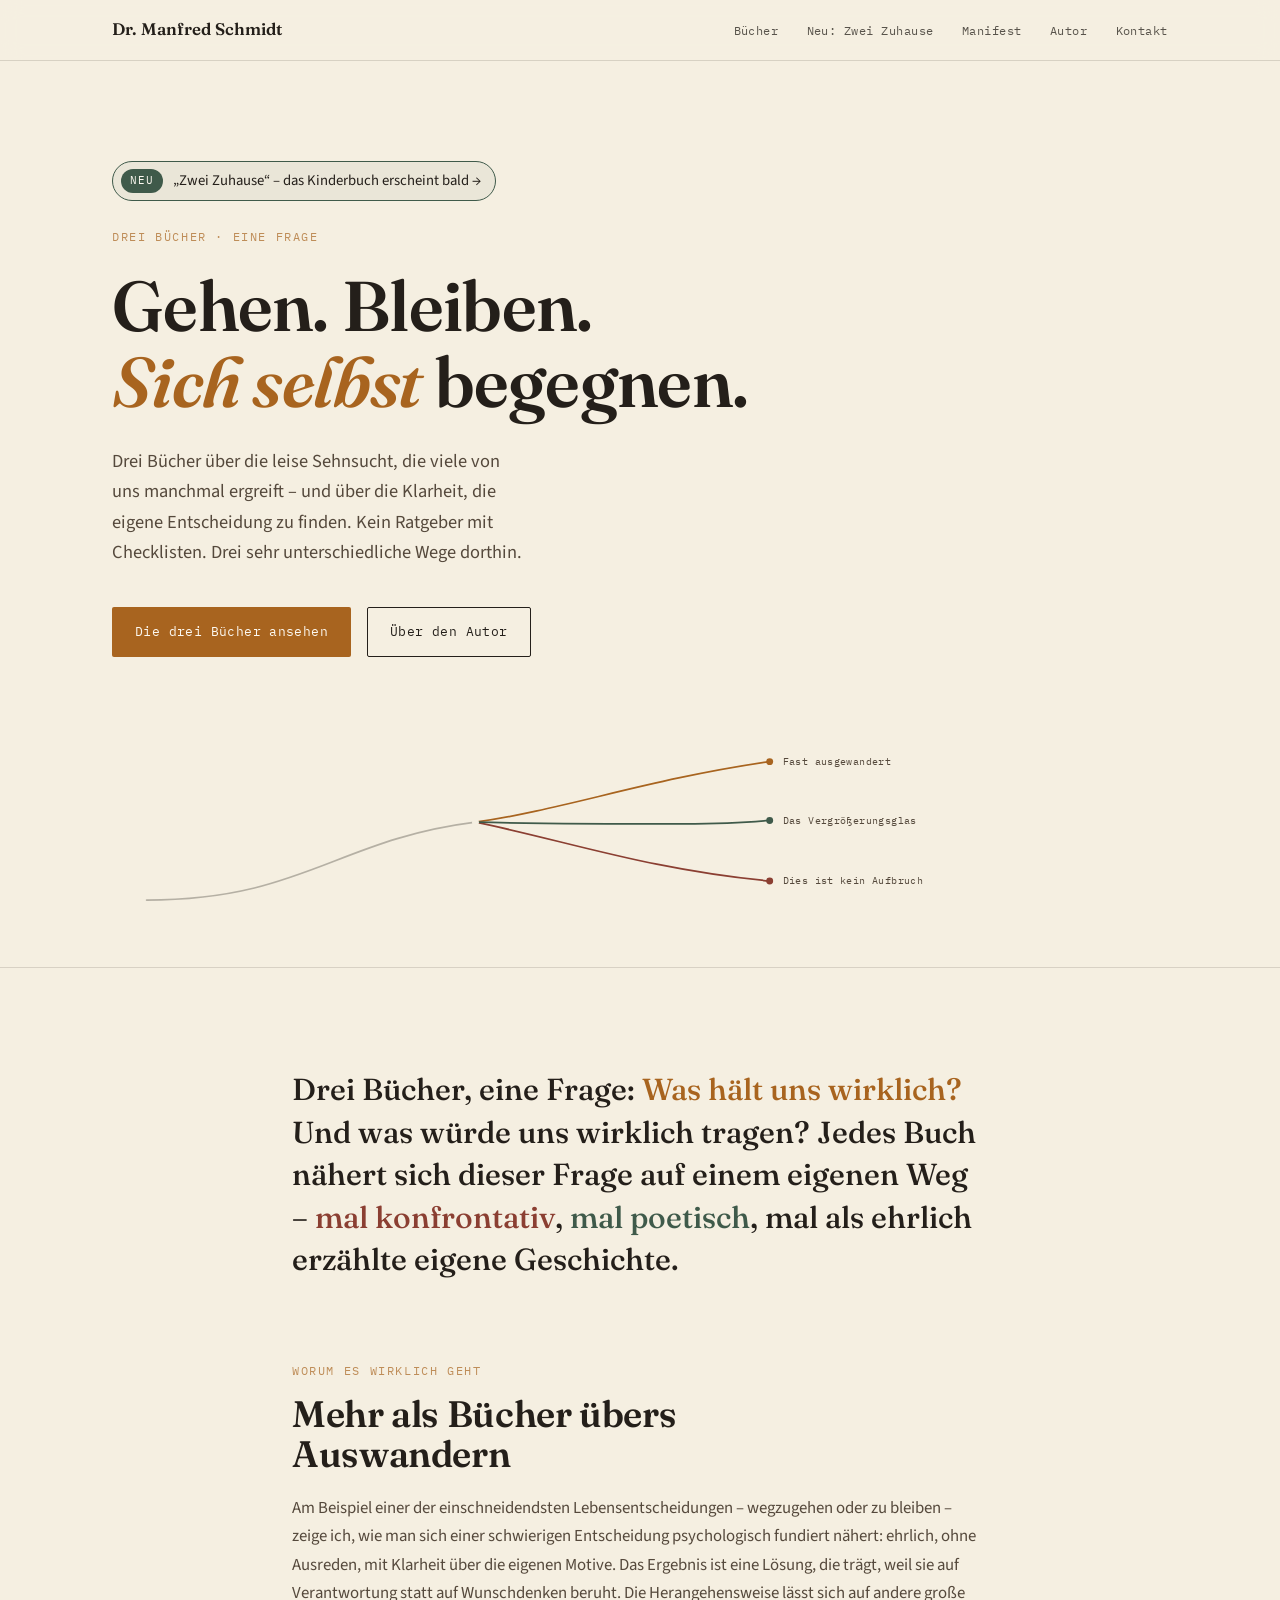
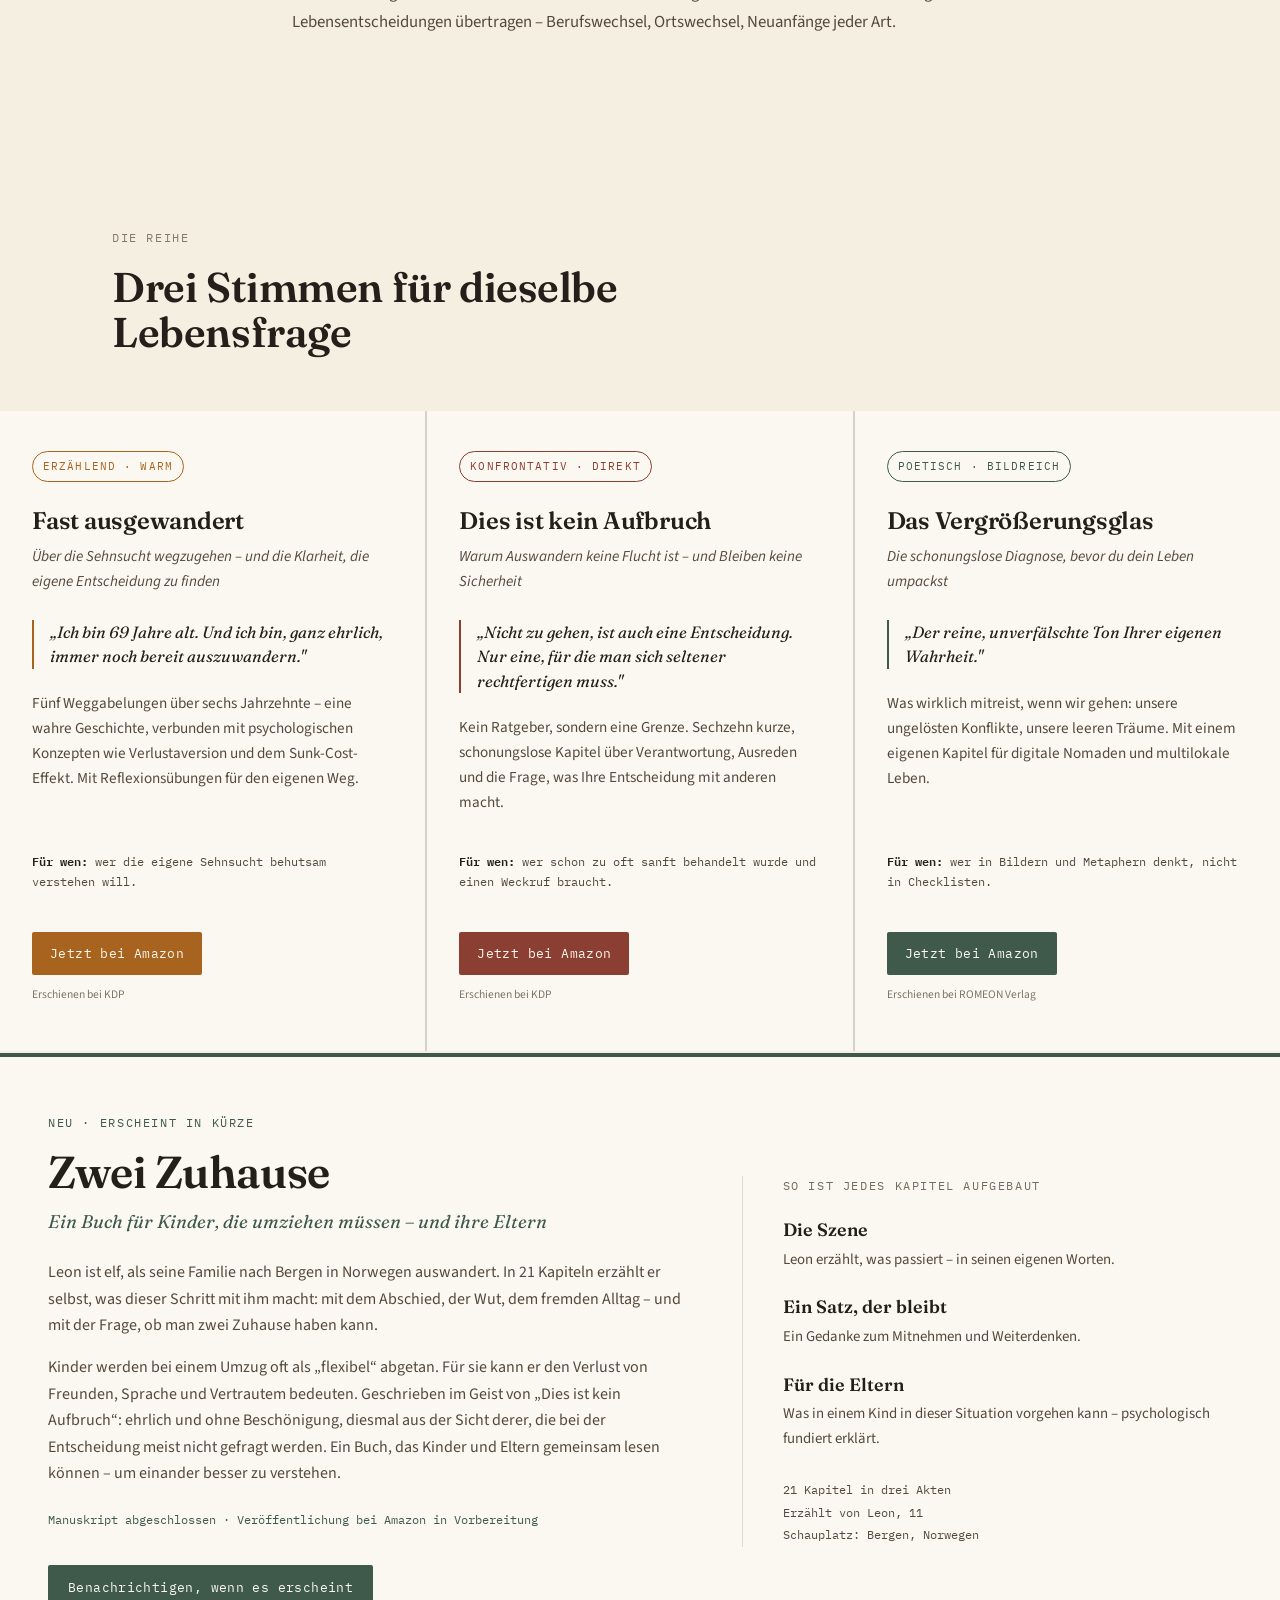
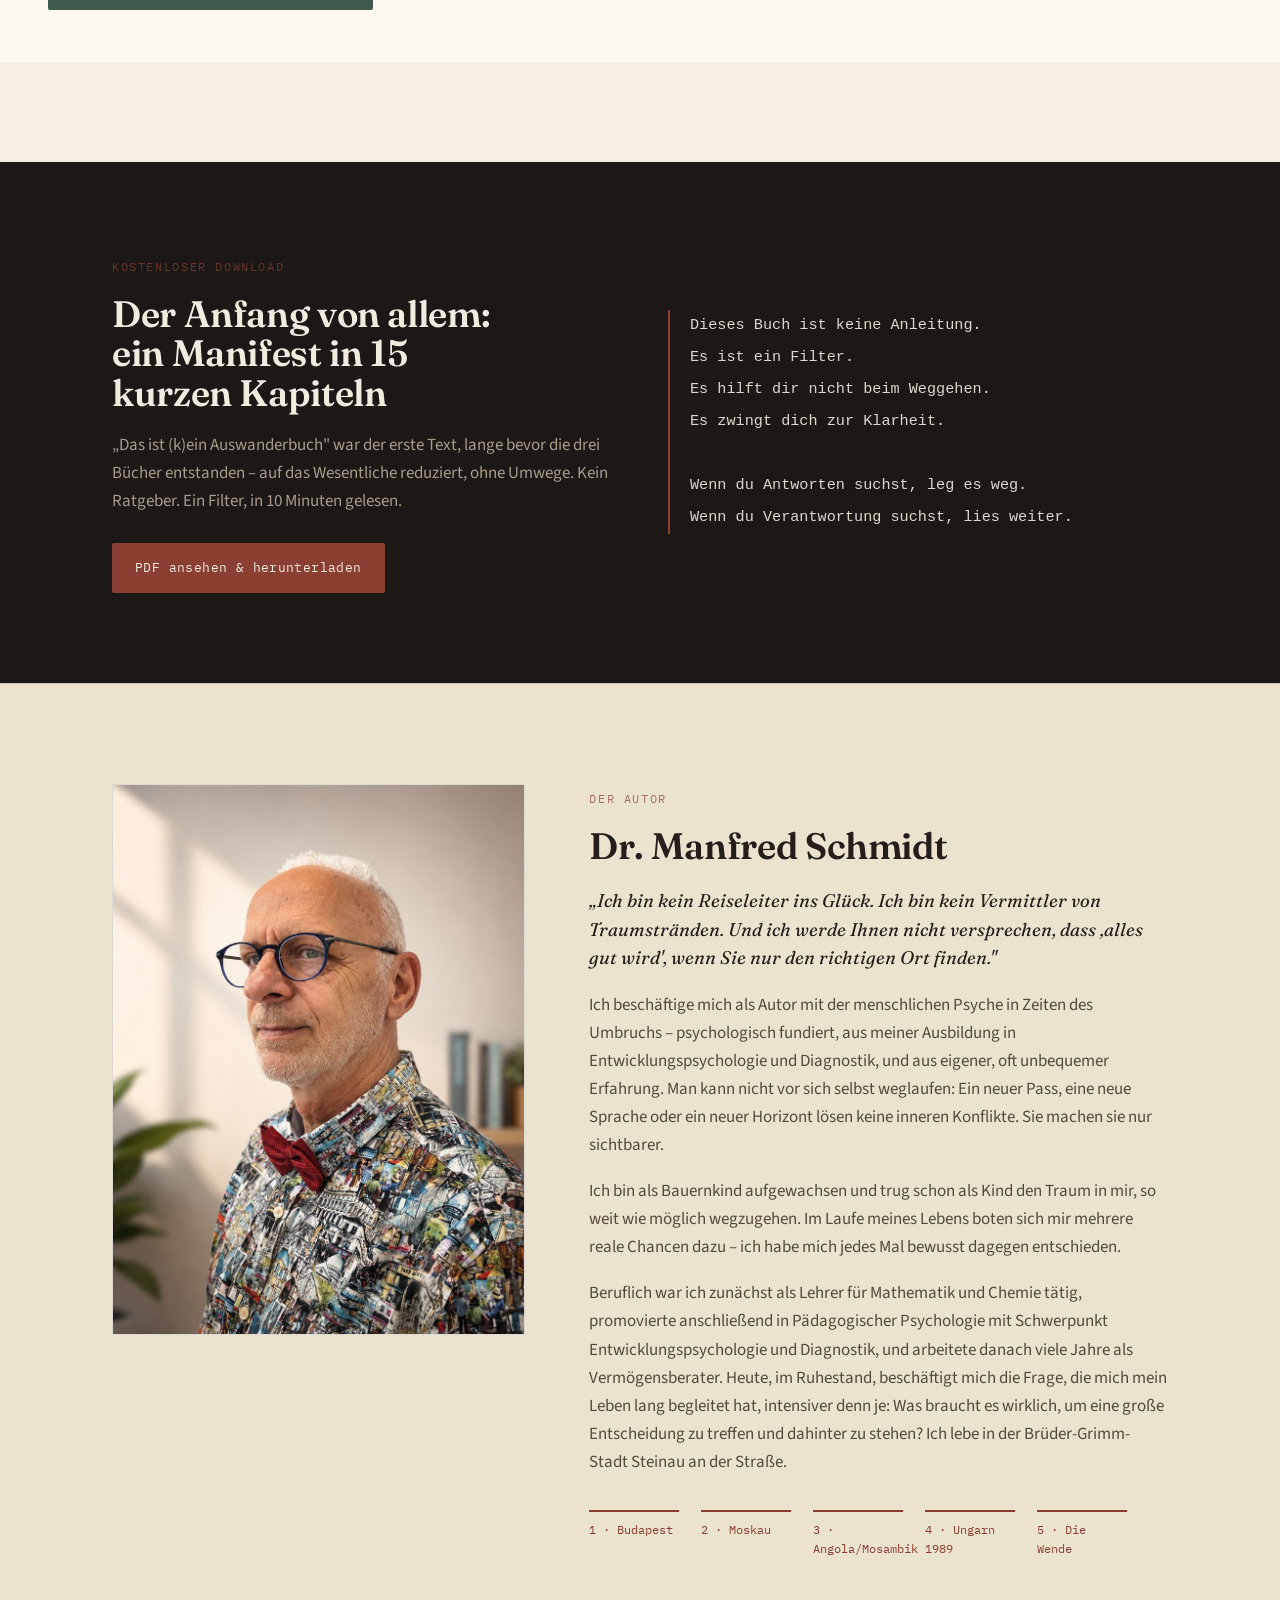
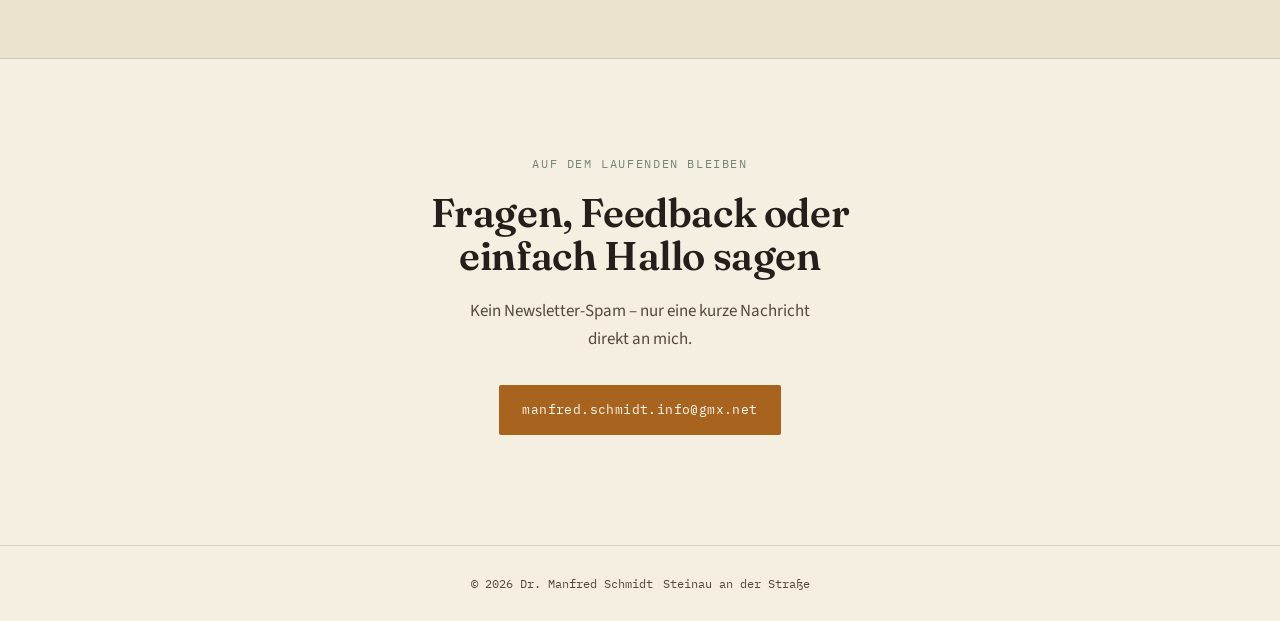
==== commit 34b6de6a: "Add files via upload" ====
--- a/index.html
+++ b/index.html
@@ -342,6 +342,113 @@
 font-size: 0.76rem;
 color: var(--rust);
 }
+/* ---------- NEU: ZWEI ZUHAUSE ---------- */
+.neu-banner {
+display: inline-flex;
+align-items: center;
+gap: 10px;
+margin-bottom: 26px;
+padding: 7px 14px 7px 8px;
+border: 1px solid var(--sage);
+border-radius: 30px;
+text-decoration: none;
+font-size: 0.92rem;
+color: var(--ink);
+background: rgba(63,90,74,0.06);
+transition: background 0.2s;
+}
+.neu-banner:hover { background: rgba(63,90,74,0.13); }
+.neu-banner .pill {
+font-family: 'IBM Plex Mono', monospace;
+font-size: 0.68rem;
+letter-spacing: 0.1em;
+text-transform: uppercase;
+background: var(--sage);
+color: #fdf9f1;
+padding: 3px 9px;
+border-radius: 20px;
+}
+.zwei-zuhause {
+scroll-margin-top: 80px;
+margin-top: 2px;
+background: var(--card);
+border-top: 4px solid var(--sage);
+padding: 56px 48px 52px;
+display: grid;
+grid-template-columns: 1.3fr 1fr;
+gap: 56px;
+}
+@media (max-width: 900px) {
+.zwei-zuhause { grid-template-columns: 1fr; gap: 36px; padding: 44px 28px; }
+}
+.zwei-zuhause .eyebrow { color: var(--sage); display: block; margin-bottom: 16px; opacity: 1; }
+.zwei-zuhause h3 {
+font-size: clamp(2rem, 4.2vw, 2.8rem);
+color: var(--ink);
+}
+.zwei-zuhause .subtitle {
+margin-top: 10px;
+font-family: 'Fraunces', serif;
+font-style: italic;
+font-size: 1.15rem;
+color: var(--sage);
+}
+.zwei-zuhause .desc {
+margin-top: 22px;
+color: var(--ink-soft);
+font-size: 1rem;
+}
+.zwei-zuhause .desc + .desc { margin-top: 14px; }
+.zwei-zuhause .status {
+margin-top: 24px;
+font-family: 'IBM Plex Mono', monospace;
+font-size: 0.76rem;
+color: var(--sage);
+}
+.zwei-zuhause .buy-btn {
+margin-top: 22px;
+display: inline-block;
+text-decoration: none;
+font-family: 'IBM Plex Mono', monospace;
+font-size: 0.8rem;
+letter-spacing: 0.03em;
+padding: 12px 20px;
+border-radius: 2px;
+background: var(--sage);
+color: #fdf9f1;
+}
+.zz-aufbau {
+align-self: center;
+border-left: 1px solid var(--line);
+padding-left: 40px;
+}
+@media (max-width: 900px) {
+.zz-aufbau { border-left: none; padding-left: 0; border-top: 1px solid var(--line); padding-top: 30px; }
+}
+.zz-aufbau .eyebrow { color: var(--ink-soft); opacity: 0.8; }
+.zz-teil {
+margin-top: 20px;
+}
+.zz-teil strong {
+display: block;
+font-family: 'Fraunces', serif;
+font-weight: 600;
+font-size: 1.12rem;
+color: var(--ink);
+}
+.zz-teil span {
+display: block;
+margin-top: 3px;
+font-size: 0.93rem;
+color: var(--ink-soft);
+}
+.zz-fakten {
+margin-top: 28px;
+font-family: 'IBM Plex Mono', monospace;
+font-size: 0.74rem;
+color: var(--ink-soft);
+line-height: 1.9;
+}
 /* ---------- MANIFEST ---------- */
 .manifest {
 background: var(--dark-bg);
@@ -475,6 +582,7 @@
 <div class="brand">Dr. Manfred Schmidt</div>
 <div class="navlinks">
 <a href="#buecher">Bücher</a>
+<a href="#zwei-zuhause">Neu: Zwei Zuhause</a>
 <a href="#manifest">Manifest</a>
 <a href="#autor">Autor</a>
 <a href="#kontakt">Kontakt</a>
@@ -483,6 +591,7 @@
 </nav>
 <header class="hero">
 <div class="wrap">
+<a class="neu-banner" href="#zwei-zuhause"><span class="pill">Neu</span>„Zwei Zuhause“ – das Kinderbuch erscheint bald →</a>
 <span class="eyebrow">Drei Bücher · eine Frage</span>
 <h1>Gehen. Bleiben.<br><em>Sich selbst</em> begegnen.</h1>
 <p class="lede">Drei Bücher über die leise Sehnsucht, die viele von uns manchmal ergreift – und über die Klarheit, die eigene Entscheidung zu finden. Kein Ratgeber mit Checklisten. Drei sehr unterschiedliche Wege dorthin.</p>
@@ -554,13 +663,22 @@
 <p class="status">Erschienen bei ROMEON Verlag</p>
 </article>
 </div>
-<div class="ausblick reveal">
-<span class="eyebrow">Das nächste Buch · in Entwicklung</span>
-<div class="ausblick-card">
-<h3>Zwischen zwei Welten</h3>
-<div class="subtitle">Ein Buch für Kinder und Jugendliche, die umziehen müssen – und ihre Eltern</div>
-<p class="desc">Kinder und Jugendliche werden oft als „flexibel" abgetan, doch für sie kann Auswandern den Verlust von Freunden, Sprache und Identität bedeuten. Dieses Buch (für 10–15-Jährige, zum Selberlesen, in Jugendsprache geschrieben) gibt ihnen eine Stimme – als ehrlicher Dialog zwischen zwei Geschwistern, über Wut, Ohnmacht und die Suche nach einem neuen Zuhause im eigenen Herzen. Geschrieben für Kinder und Eltern gleichermaßen: Beide sollen es lesen – und dabei lernen, sich besser zu verstehen und aufeinander einzulassen.</p>
-<p class="status">🚧 Konzept steht – in Entwicklung</p>
+<div class="zwei-zuhause reveal" id="zwei-zuhause">
+<div>
+<span class="eyebrow">Neu · Erscheint in Kürze</span>
+<h3>Zwei Zuhause</h3>
+<div class="subtitle">Ein Buch für Kinder, die umziehen müssen – und ihre Eltern</div>
+<p class="desc">Leon ist elf, als seine Familie nach Bergen in Norwegen auswandert. In 21 Kapiteln erzählt er selbst, was dieser Schritt mit ihm macht: mit dem Abschied, der Wut, dem fremden Alltag – und mit der Frage, ob man zwei Zuhause haben kann.</p>
+<p class="desc">Kinder werden bei einem Umzug oft als „flexibel“ abgetan. Für sie kann er den Verlust von Freunden, Sprache und Vertrautem bedeuten. Geschrieben im Geist von „Dies ist kein Aufbruch“: ehrlich und ohne Beschönigung, diesmal aus der Sicht derer, die bei der Entscheidung meist nicht gefragt werden. Ein Buch, das Kinder und Eltern gemeinsam lesen können – um einander besser zu verstehen.</p>
+<p class="status">Manuskript abgeschlossen · Veröffentlichung bei Amazon in Vorbereitung</p>
+<a class="buy-btn" href="mailto:manfred.schmidt.info@gmx.net?subject=Zwei%20Zuhause%20%E2%80%93%20bitte%20informieren%2C%20wenn%20das%20Buch%20erscheint">Benachrichtigen, wenn es erscheint</a>
+</div>
+<div class="zz-aufbau">
+<span class="eyebrow">So ist jedes Kapitel aufgebaut</span>
+<div class="zz-teil"><strong>Die Szene</strong><span>Leon erzählt, was passiert – in seinen eigenen Worten.</span></div>
+<div class="zz-teil"><strong>Ein Satz, der bleibt</strong><span>Ein Gedanke zum Mitnehmen und Weiterdenken.</span></div>
+<div class="zz-teil"><strong>Für die Eltern</strong><span>Was in einem Kind in dieser Situation vorgehen kann – psychologisch fundiert erklärt.</span></div>
+<div class="zz-fakten">21 Kapitel in drei Akten<br>Erzählt von Leon, 11<br>Schauplatz: Bergen, Norwegen</div>
 </div>
 </div>
 </section>
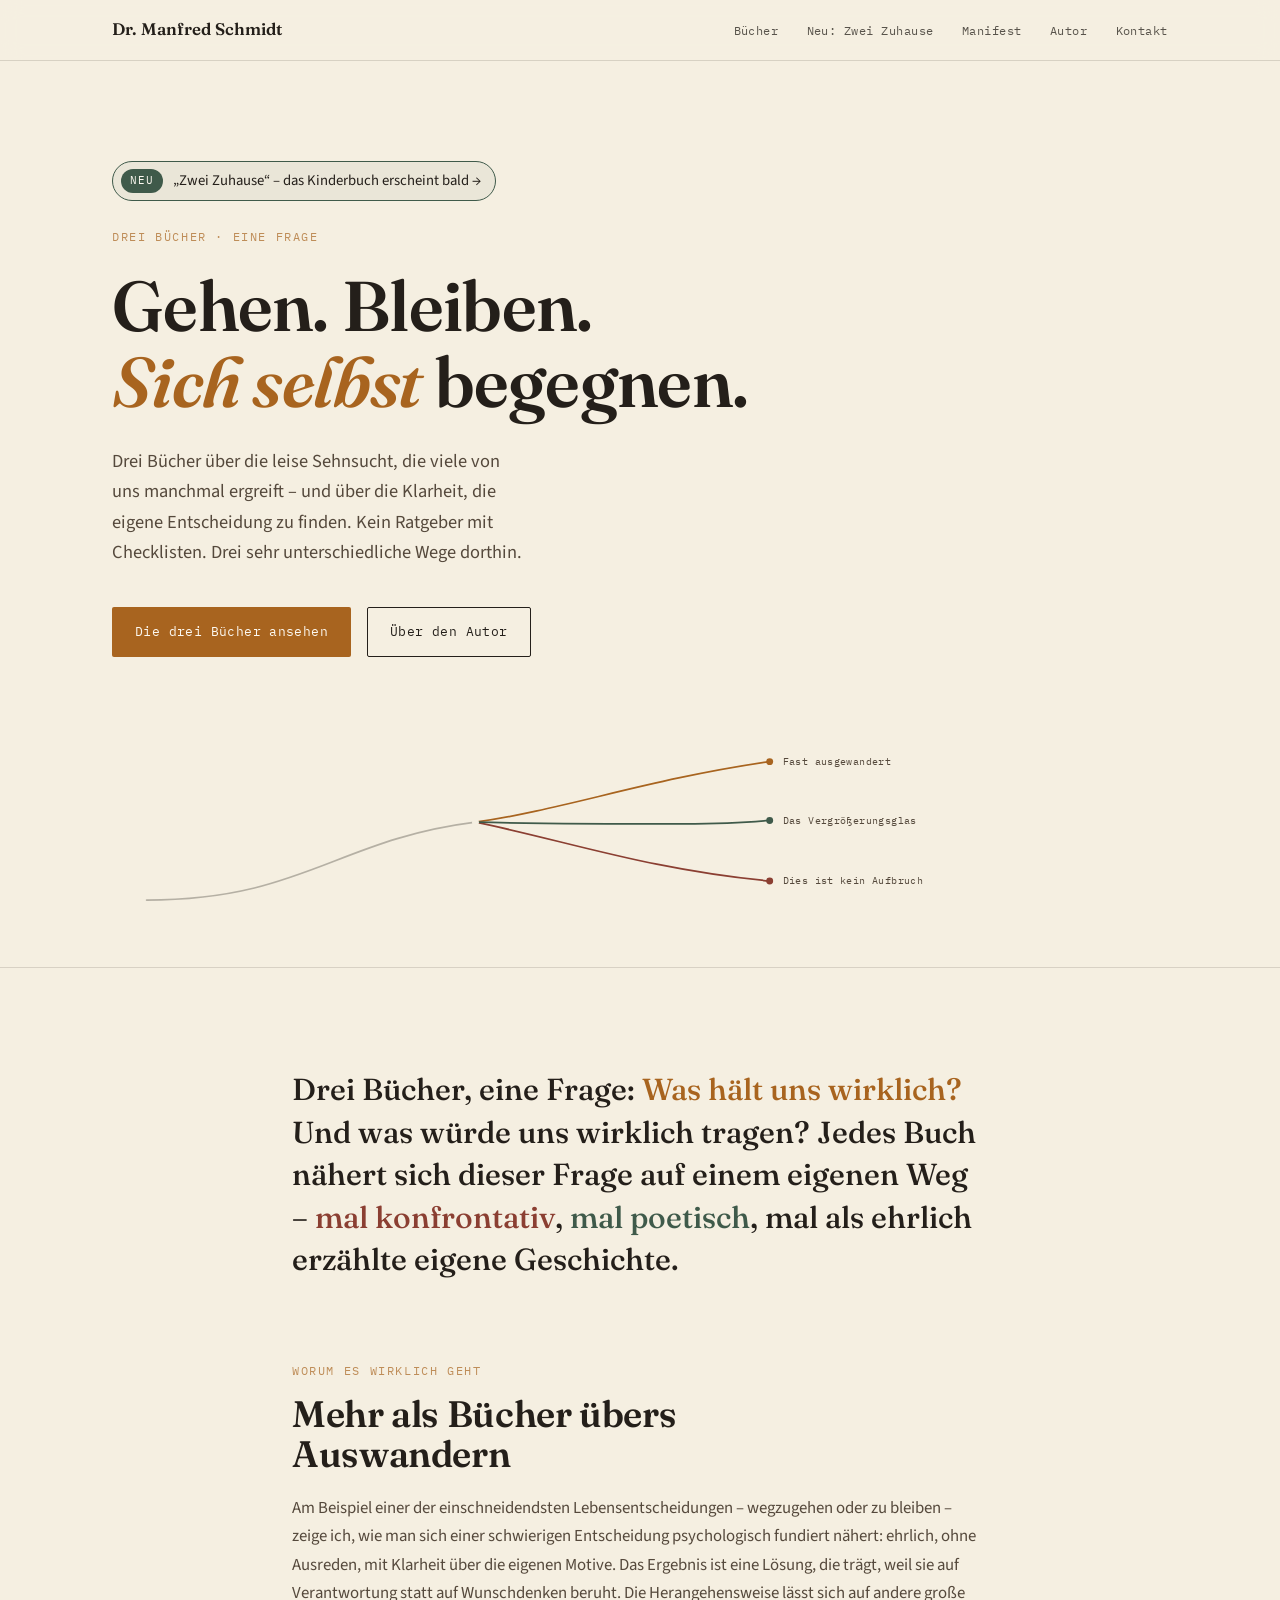
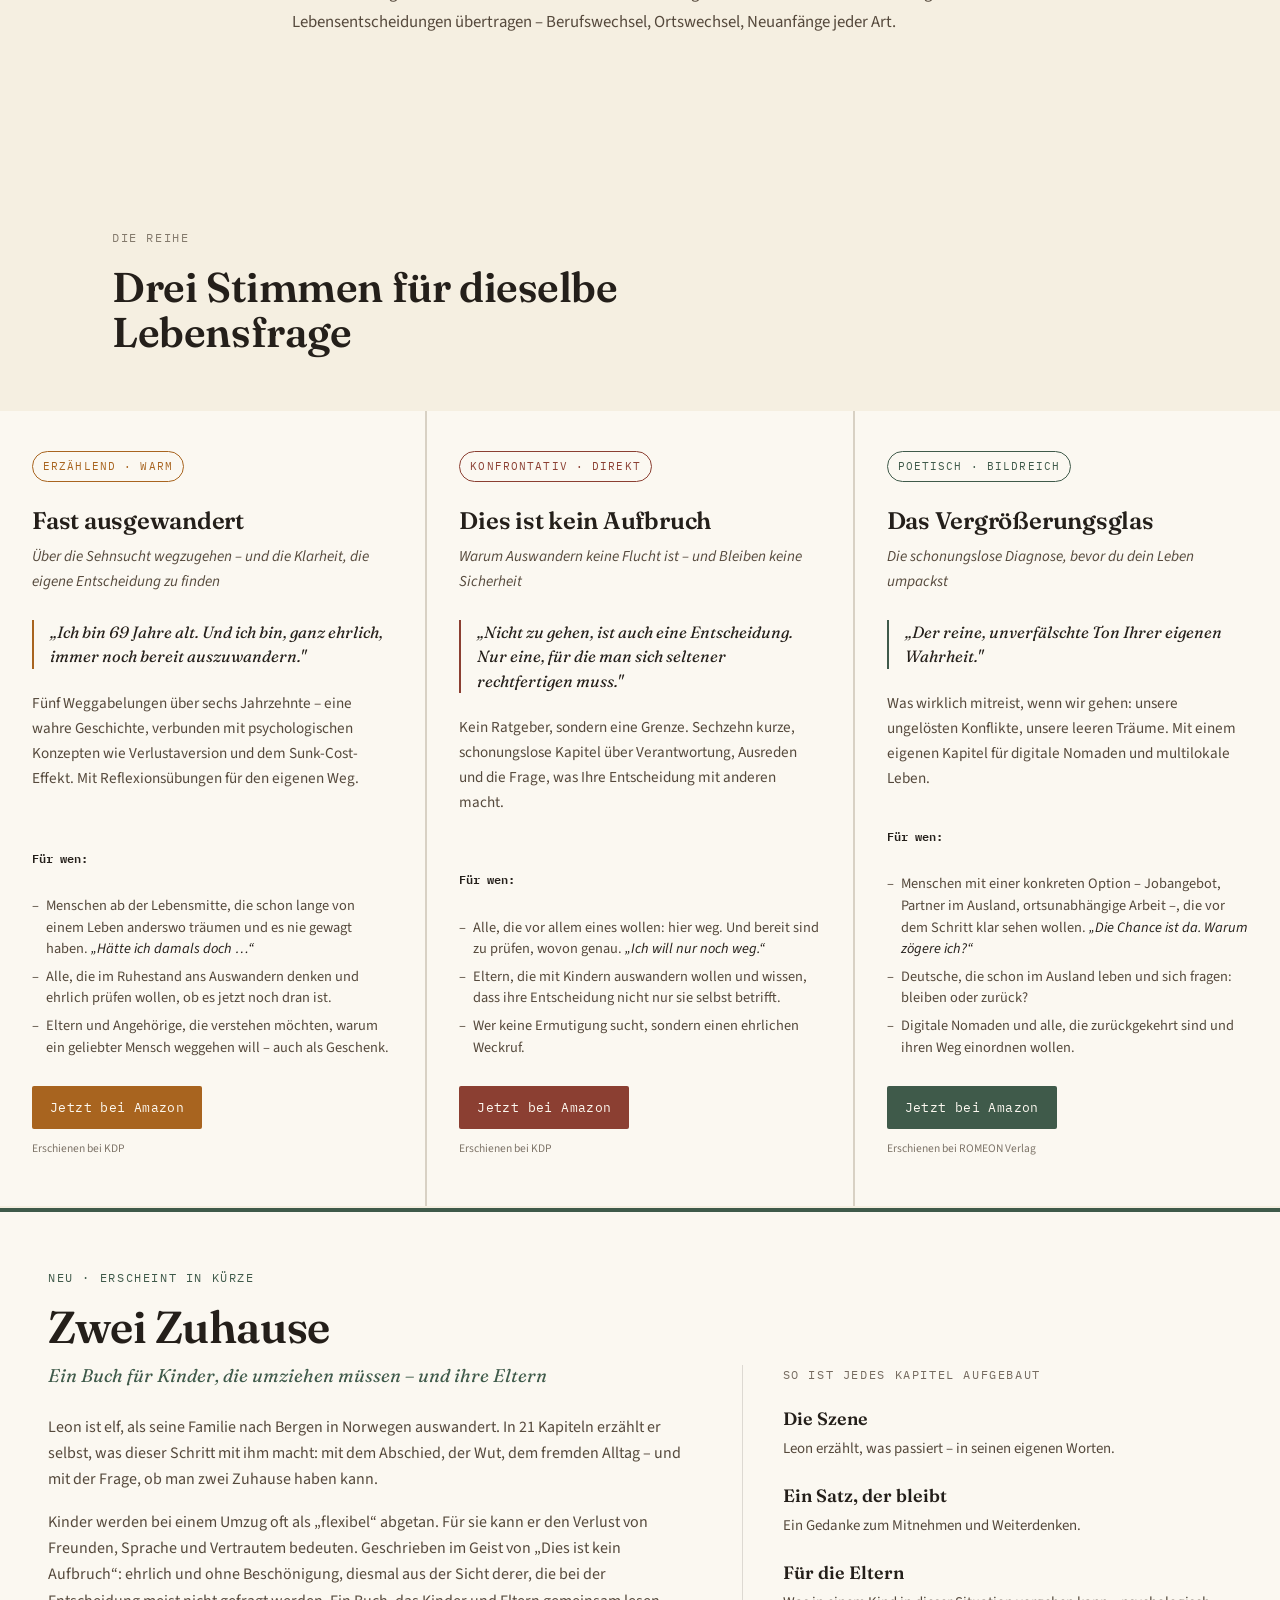
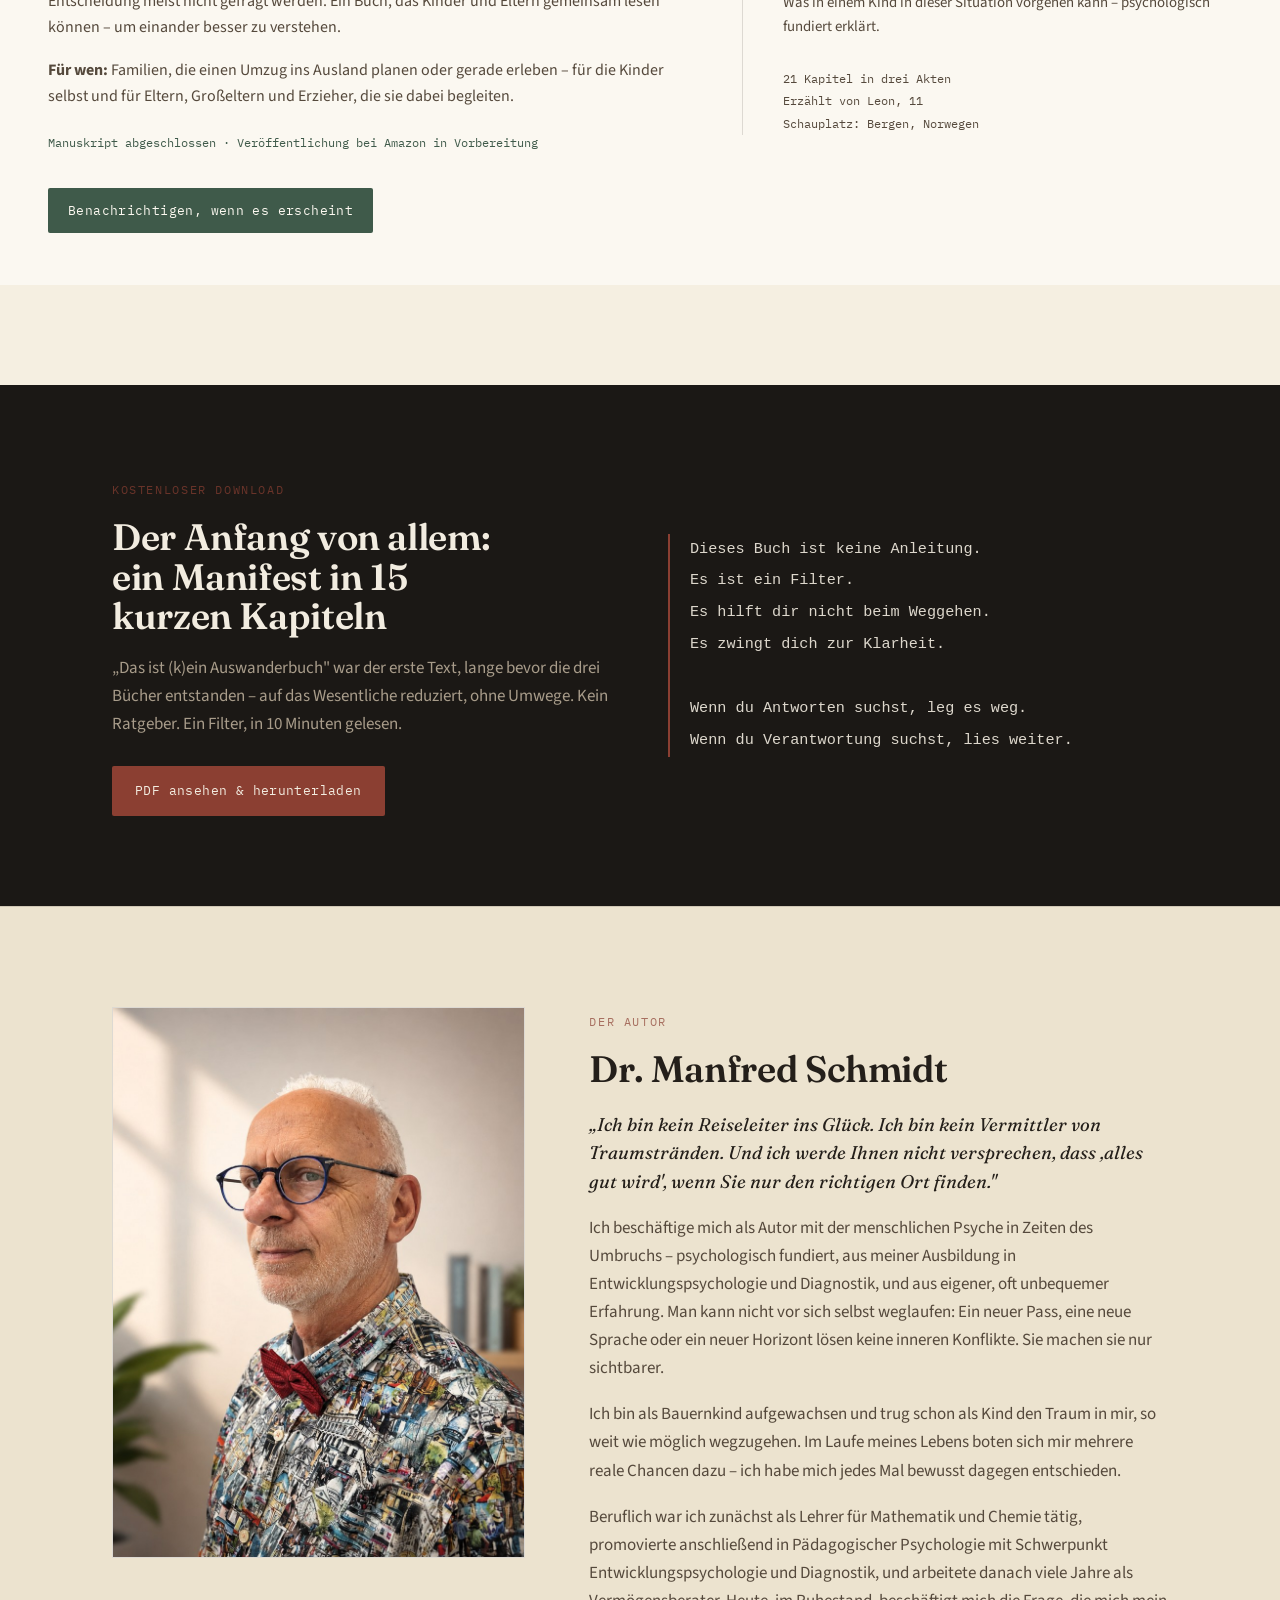
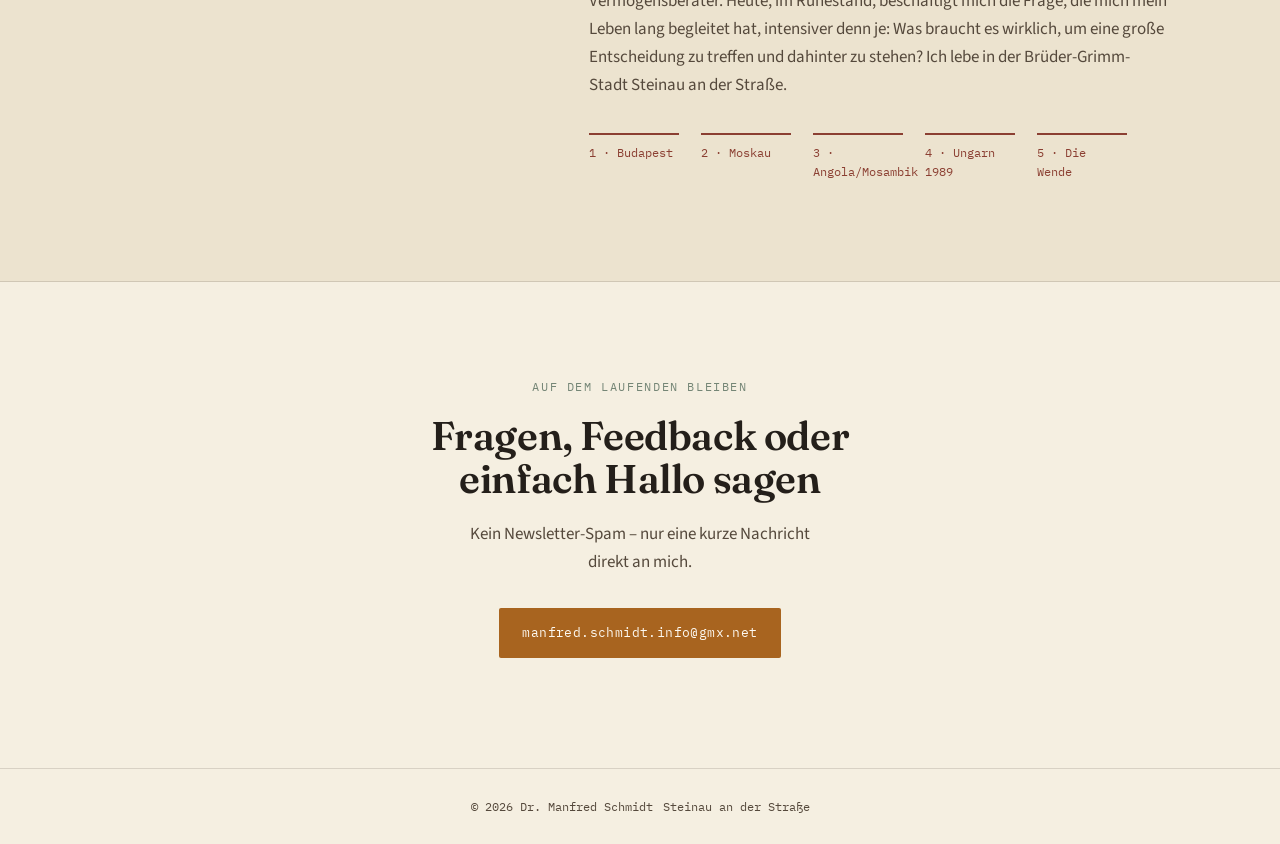
==== commit f257f4b6: "Add files via upload" ====
--- a/index.html
+++ b/index.html
@@ -279,6 +279,17 @@
 color: var(--ink-soft);
 }
 .book-card .fuer-wen strong { color: var(--ink); font-weight: 600; }
+.book-card .fuer-wen-liste {
+margin: 8px 0 0;
+padding: 0;
+list-style: none;
+font-size: 0.9rem;
+color: var(--ink-soft);
+line-height: 1.5;
+}
+.book-card .fuer-wen-liste li { margin-top: 6px; padding-left: 14px; position: relative; }
+.book-card .fuer-wen-liste li::before { content: "–"; position: absolute; left: 0; }
+.book-card .fuer-wen-liste em { font-style: italic; color: var(--ink); }
 .book-card .cta {
 margin-top: 28px;
 font-family: 'IBM Plex Mono', monospace;
@@ -638,7 +649,12 @@
 <div class="subtitle">Über die Sehnsucht wegzugehen – und die Klarheit, die eigene Entscheidung zu finden</div>
 <blockquote>„Ich bin 69 Jahre alt. Und ich bin, ganz ehrlich, immer noch bereit auszuwandern."</blockquote>
 <p class="desc">Fünf Weggabelungen über sechs Jahrzehnte – eine wahre Geschichte, verbunden mit psychologischen Konzepten wie Verlustaversion und dem Sunk-Cost-Effekt. Mit Reflexionsübungen für den eigenen Weg.</p>
-<p class="fuer-wen"><strong>Für wen:</strong> wer die eigene Sehnsucht behutsam verstehen will.</p>
+<p class="fuer-wen"><strong>Für wen:</strong></p>
+<ul class="fuer-wen-liste">
+<li>Menschen ab der Lebensmitte, die schon lange von einem Leben anderswo träumen und es nie gewagt haben. <em>„Hätte ich damals doch …“</em></li>
+<li>Alle, die im Ruhestand ans Auswandern denken und ehrlich prüfen wollen, ob es jetzt noch dran ist.</li>
+<li>Eltern und Angehörige, die verstehen möchten, warum ein geliebter Mensch weggehen will – auch als Geschenk.</li>
+</ul>
 <a class="buy-btn" href="https://www.amazon.de/dp/B0HGH9VHD4" target="_blank" rel="noopener">Jetzt bei Amazon</a>
 <p class="status">Erschienen bei KDP</p>
 </article>
@@ -648,7 +664,12 @@
 <div class="subtitle">Warum Auswandern keine Flucht ist – und Bleiben keine Sicherheit</div>
 <blockquote>„Nicht zu gehen, ist auch eine Entscheidung. Nur eine, für die man sich seltener rechtfertigen muss."</blockquote>
 <p class="desc">Kein Ratgeber, sondern eine Grenze. Sechzehn kurze, schonungslose Kapitel über Verantwortung, Ausreden und die Frage, was Ihre Entscheidung mit anderen macht.</p>
-<p class="fuer-wen"><strong>Für wen:</strong> wer schon zu oft sanft behandelt wurde und einen Weckruf braucht.</p>
+<p class="fuer-wen"><strong>Für wen:</strong></p>
+<ul class="fuer-wen-liste">
+<li>Alle, die vor allem eines wollen: hier weg. Und bereit sind zu prüfen, wovon genau. <em>„Ich will nur noch weg.“</em></li>
+<li>Eltern, die mit Kindern auswandern wollen und wissen, dass ihre Entscheidung nicht nur sie selbst betrifft.</li>
+<li>Wer keine Ermutigung sucht, sondern einen ehrlichen Weckruf.</li>
+</ul>
 <a class="buy-btn" href="https://www.amazon.de/dp/B0HGM8XXXG" target="_blank" rel="noopener">Jetzt bei Amazon</a>
 <p class="status">Erschienen bei KDP</p>
 </article>
@@ -658,7 +679,12 @@
 <div class="subtitle">Die schonungslose Diagnose, bevor du dein Leben umpackst</div>
 <blockquote>„Der reine, unverfälschte Ton Ihrer eigenen Wahrheit."</blockquote>
 <p class="desc">Was wirklich mitreist, wenn wir gehen: unsere ungelösten Konflikte, unsere leeren Träume. Mit einem eigenen Kapitel für digitale Nomaden und multilokale Leben.</p>
-<p class="fuer-wen"><strong>Für wen:</strong> wer in Bildern und Metaphern denkt, nicht in Checklisten.</p>
+<p class="fuer-wen"><strong>Für wen:</strong></p>
+<ul class="fuer-wen-liste">
+<li>Menschen mit einer konkreten Option – Jobangebot, Partner im Ausland, ortsunabhängige Arbeit –, die vor dem Schritt klar sehen wollen. <em>„Die Chance ist da. Warum zögere ich?“</em></li>
+<li>Deutsche, die schon im Ausland leben und sich fragen: bleiben oder zurück?</li>
+<li>Digitale Nomaden und alle, die zurückgekehrt sind und ihren Weg einordnen wollen.</li>
+</ul>
 <a class="buy-btn" href="https://amzn.eu/d/09xxyELi" target="_blank" rel="noopener">Jetzt bei Amazon</a>
 <p class="status">Erschienen bei ROMEON Verlag</p>
 </article>
@@ -670,6 +696,7 @@
 <div class="subtitle">Ein Buch für Kinder, die umziehen müssen – und ihre Eltern</div>
 <p class="desc">Leon ist elf, als seine Familie nach Bergen in Norwegen auswandert. In 21 Kapiteln erzählt er selbst, was dieser Schritt mit ihm macht: mit dem Abschied, der Wut, dem fremden Alltag – und mit der Frage, ob man zwei Zuhause haben kann.</p>
 <p class="desc">Kinder werden bei einem Umzug oft als „flexibel“ abgetan. Für sie kann er den Verlust von Freunden, Sprache und Vertrautem bedeuten. Geschrieben im Geist von „Dies ist kein Aufbruch“: ehrlich und ohne Beschönigung, diesmal aus der Sicht derer, die bei der Entscheidung meist nicht gefragt werden. Ein Buch, das Kinder und Eltern gemeinsam lesen können – um einander besser zu verstehen.</p>
+<p class="desc"><strong>Für wen:</strong> Familien, die einen Umzug ins Ausland planen oder gerade erleben – für die Kinder selbst und für Eltern, Großeltern und Erzieher, die sie dabei begleiten.</p>
 <p class="status">Manuskript abgeschlossen · Veröffentlichung bei Amazon in Vorbereitung</p>
 <a class="buy-btn" href="mailto:manfred.schmidt.info@gmx.net?subject=Zwei%20Zuhause%20%E2%80%93%20bitte%20informieren%2C%20wenn%20das%20Buch%20erscheint">Benachrichtigen, wenn es erscheint</a>
 </div>
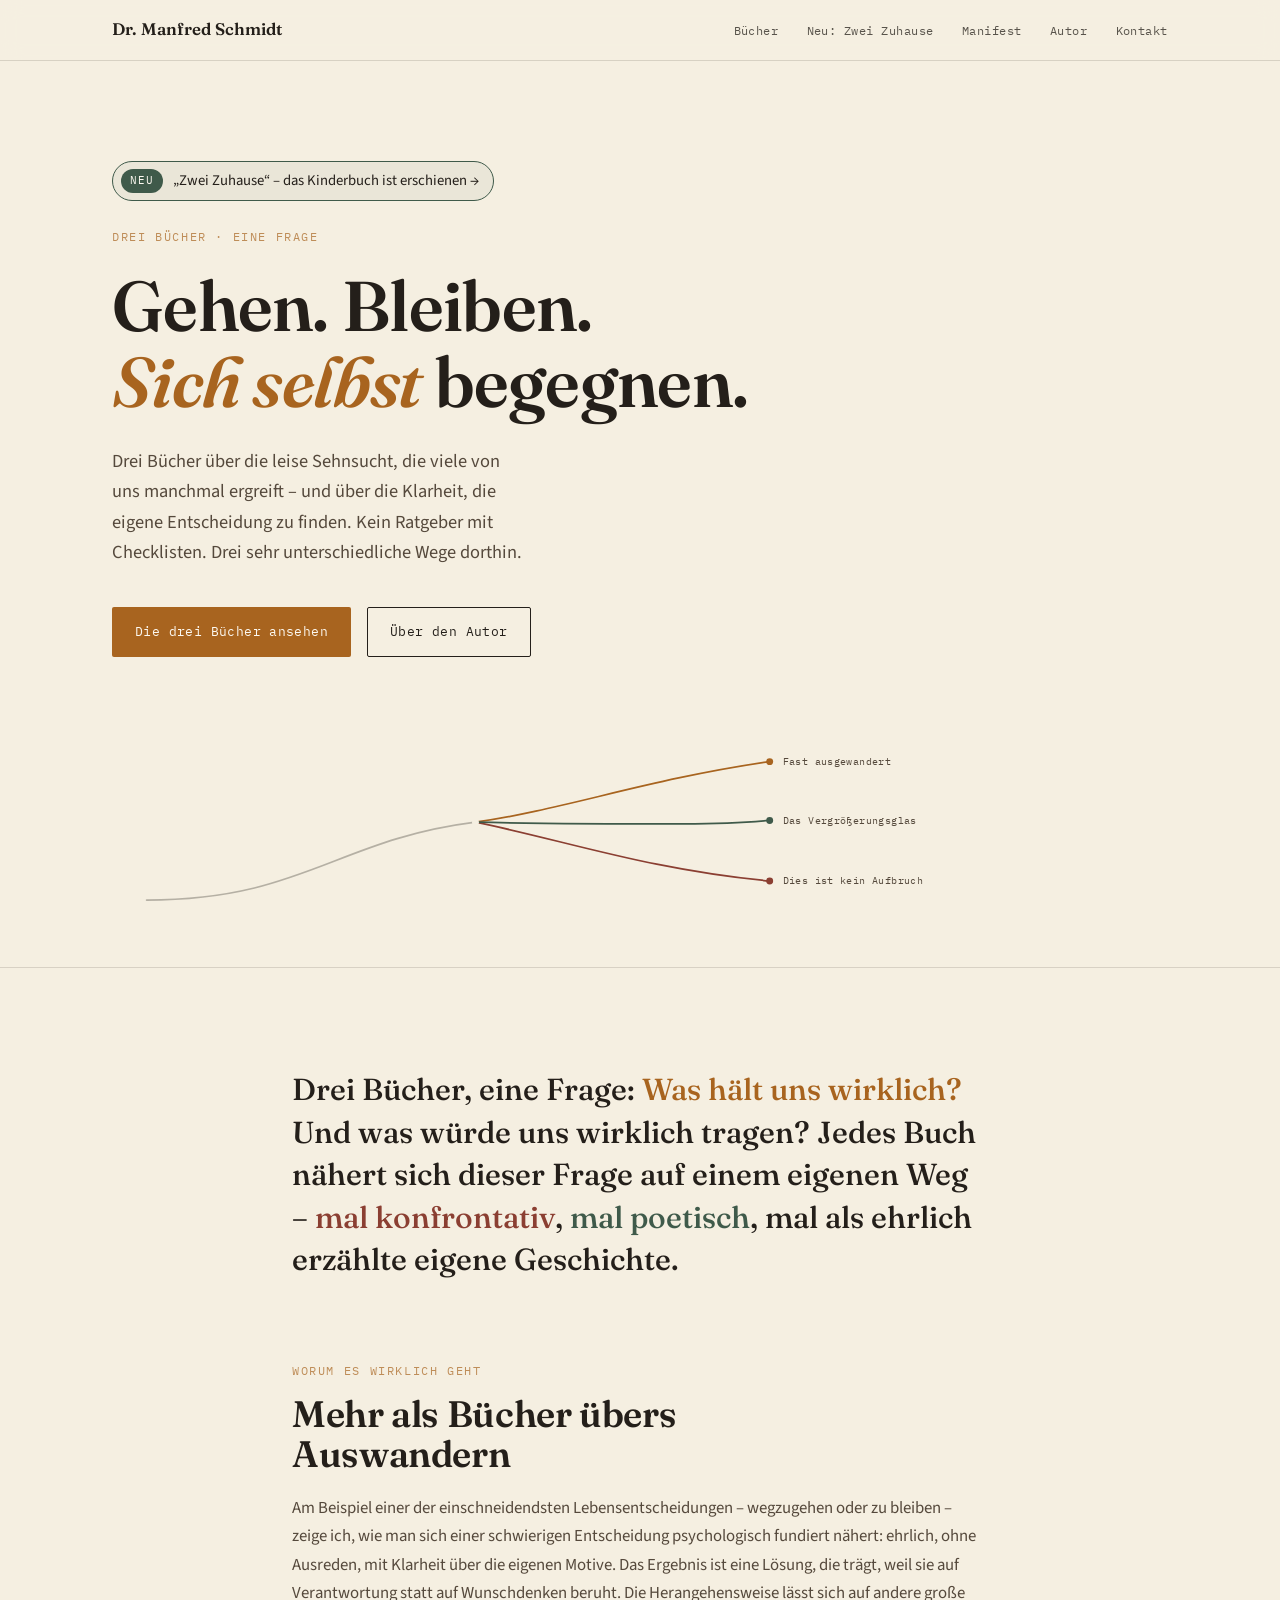
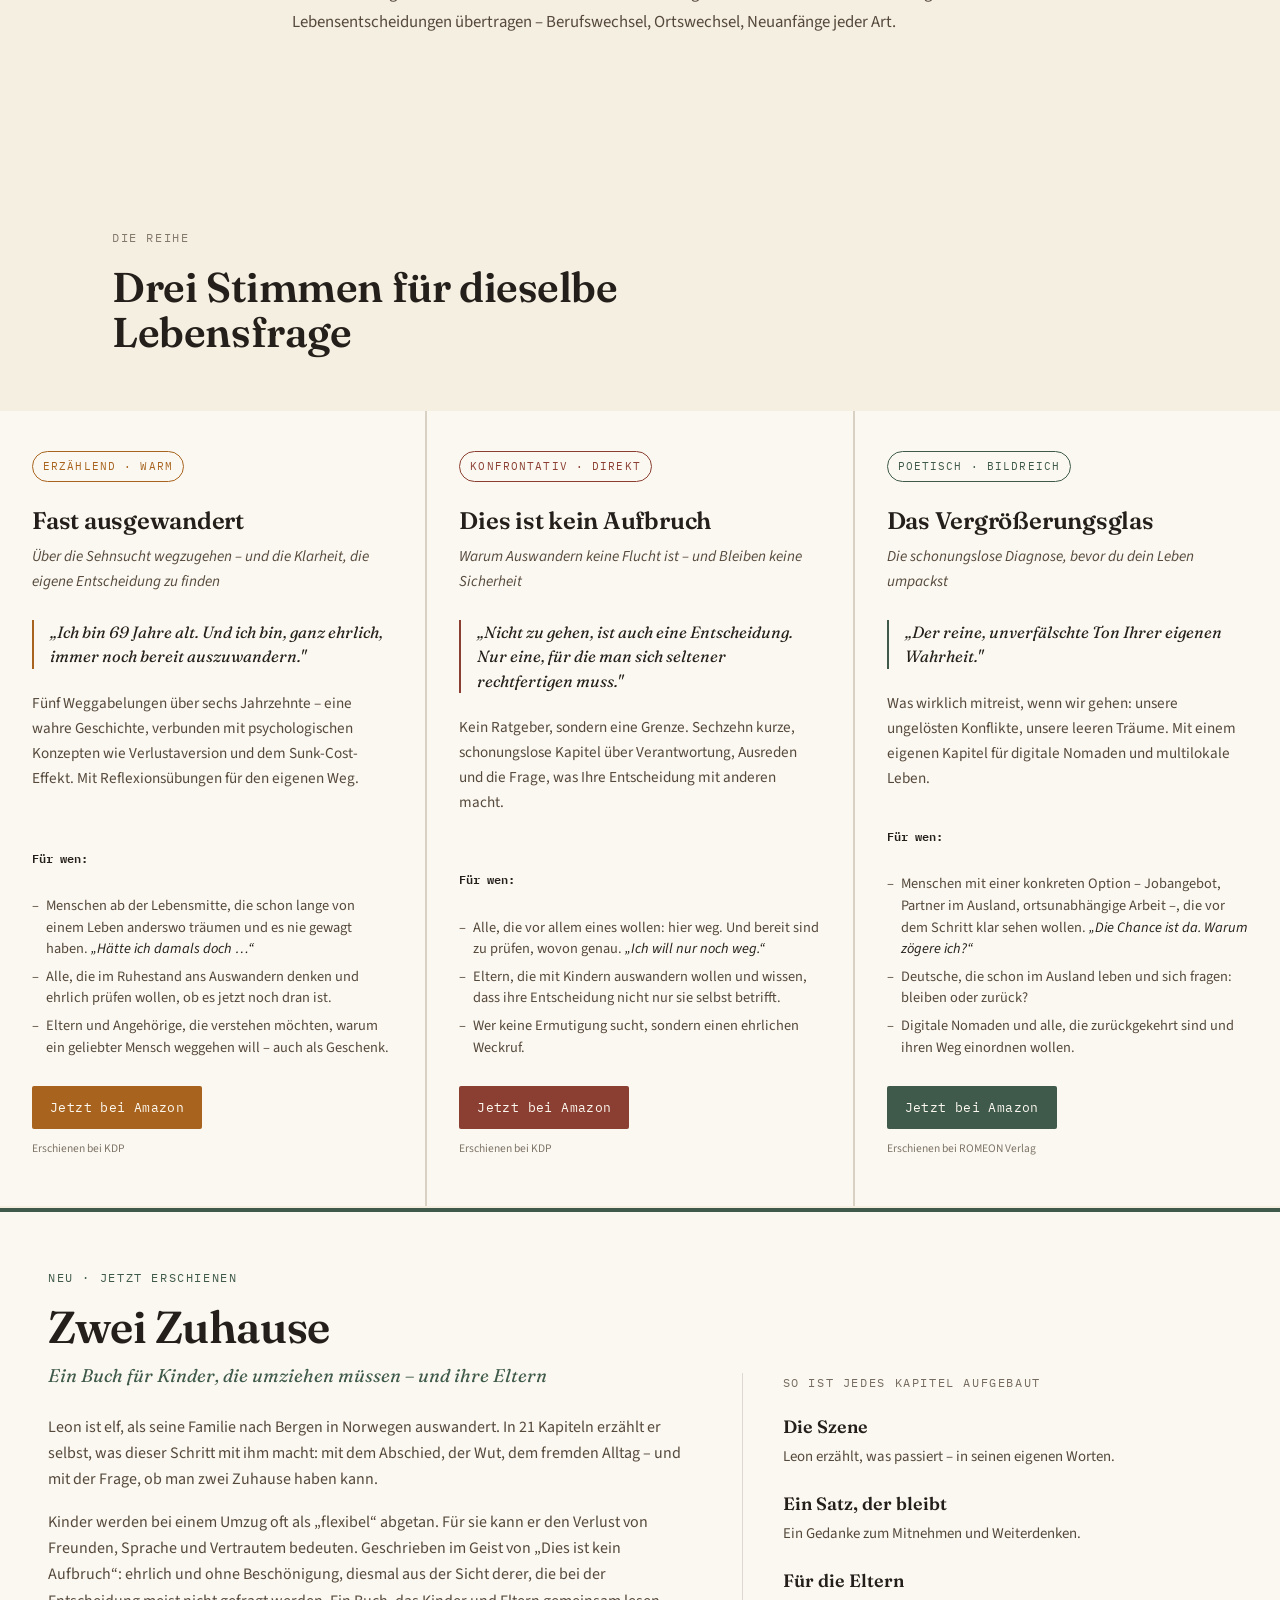
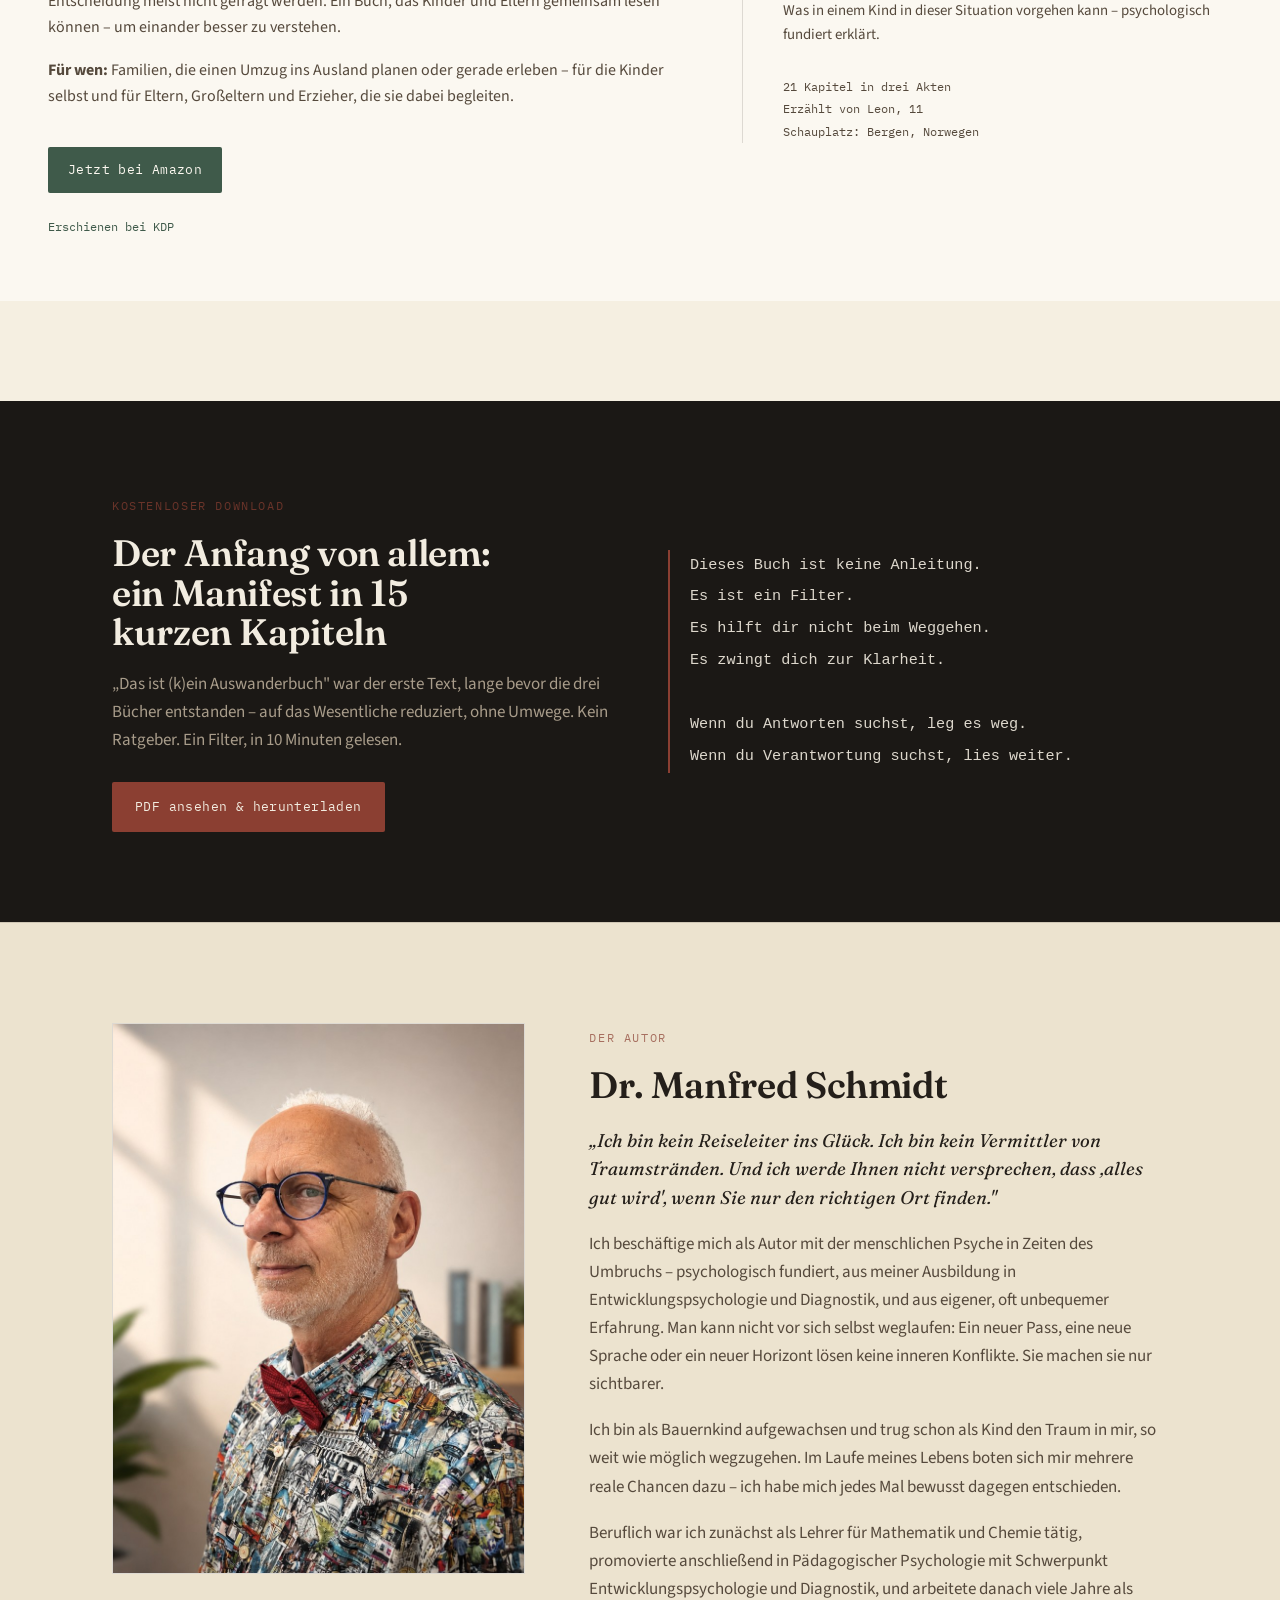
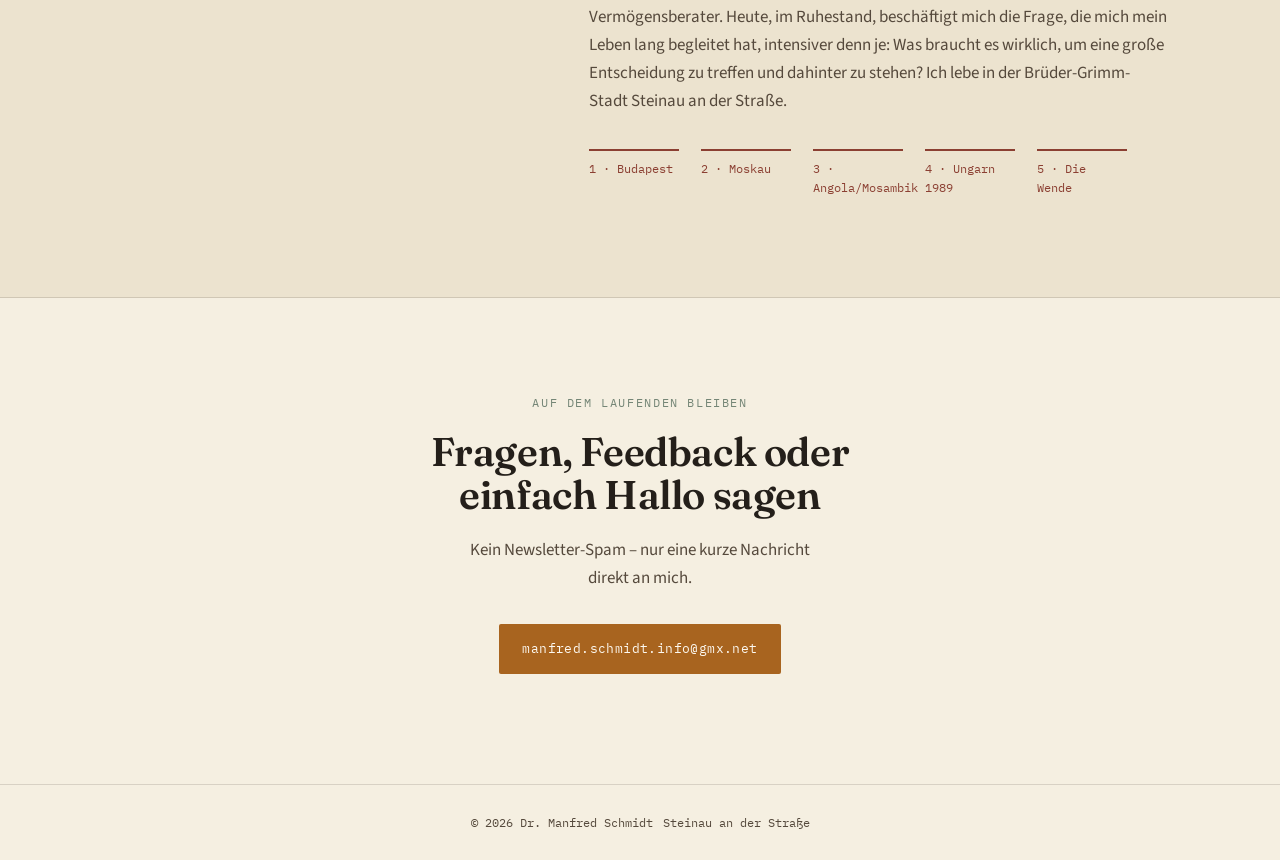
==== commit cec5dc3a: "Add files via upload" ====
--- a/index.html
+++ b/index.html
@@ -4,7 +4,7 @@
 <meta charset="UTF-8">
 <meta name="viewport" content="width=device-width, initial-scale=1.0">
 <title>Dr. Manfred Schmidt — Gehen. Bleiben. Sich selbst begegnen.</title>
-<meta name="description" content="Drei Bücher von Dr. Manfred Schmidt über die Sehnsucht wegzugehen und die Klarheit, die eigene Entscheidung zu finden.">
+<meta name="description" content="Drei Bücher von Dr. Manfred Schmidt über die Sehnsucht wegzugehen und die Klarheit, die eigene Entscheidung zu finden – und „Zwei Zuhause“, ein Buch für Kinder, die umziehen müssen, und ihre Eltern.">
 <link rel="preconnect" href="https://fonts.googleapis.com">
 <link rel="preconnect" href="https://fonts.gstatic.com" crossorigin>
 <link href="https://fonts.googleapis.com/css2?family=Fraunces:opsz,wght@9..144,400;9..144,500;9..144,600;9..144,700;9..144,900&family=IBM+Plex+Mono:wght@400;500&family=Source+Sans+3:wght@400;500;600&display=swap" rel="stylesheet">
@@ -602,7 +602,7 @@
 </nav>
 <header class="hero">
 <div class="wrap">
-<a class="neu-banner" href="#zwei-zuhause"><span class="pill">Neu</span>„Zwei Zuhause“ – das Kinderbuch erscheint bald →</a>
+<a class="neu-banner" href="#zwei-zuhause"><span class="pill">Neu</span>„Zwei Zuhause“ – das Kinderbuch ist erschienen →</a>
 <span class="eyebrow">Drei Bücher · eine Frage</span>
 <h1>Gehen. Bleiben.<br><em>Sich selbst</em> begegnen.</h1>
 <p class="lede">Drei Bücher über die leise Sehnsucht, die viele von uns manchmal ergreift – und über die Klarheit, die eigene Entscheidung zu finden. Kein Ratgeber mit Checklisten. Drei sehr unterschiedliche Wege dorthin.</p>
@@ -691,14 +691,14 @@
 </div>
 <div class="zwei-zuhause reveal" id="zwei-zuhause">
 <div>
-<span class="eyebrow">Neu · Erscheint in Kürze</span>
+<span class="eyebrow">Neu · Jetzt erschienen</span>
 <h3>Zwei Zuhause</h3>
 <div class="subtitle">Ein Buch für Kinder, die umziehen müssen – und ihre Eltern</div>
 <p class="desc">Leon ist elf, als seine Familie nach Bergen in Norwegen auswandert. In 21 Kapiteln erzählt er selbst, was dieser Schritt mit ihm macht: mit dem Abschied, der Wut, dem fremden Alltag – und mit der Frage, ob man zwei Zuhause haben kann.</p>
 <p class="desc">Kinder werden bei einem Umzug oft als „flexibel“ abgetan. Für sie kann er den Verlust von Freunden, Sprache und Vertrautem bedeuten. Geschrieben im Geist von „Dies ist kein Aufbruch“: ehrlich und ohne Beschönigung, diesmal aus der Sicht derer, die bei der Entscheidung meist nicht gefragt werden. Ein Buch, das Kinder und Eltern gemeinsam lesen können – um einander besser zu verstehen.</p>
 <p class="desc"><strong>Für wen:</strong> Familien, die einen Umzug ins Ausland planen oder gerade erleben – für die Kinder selbst und für Eltern, Großeltern und Erzieher, die sie dabei begleiten.</p>
-<p class="status">Manuskript abgeschlossen · Veröffentlichung bei Amazon in Vorbereitung</p>
-<a class="buy-btn" href="mailto:manfred.schmidt.info@gmx.net?subject=Zwei%20Zuhause%20%E2%80%93%20bitte%20informieren%2C%20wenn%20das%20Buch%20erscheint">Benachrichtigen, wenn es erscheint</a>
+<a class="buy-btn" href="https://amzn.eu/d/097U6Rqm" target="_blank" rel="noopener">Jetzt bei Amazon</a>
+<p class="status">Erschienen bei KDP</p>
 </div>
 <div class="zz-aufbau">
 <span class="eyebrow">So ist jedes Kapitel aufgebaut</span>
@@ -757,7 +757,7 @@
 <span class="eyebrow">Auf dem Laufenden bleiben</span>
 <h2>Fragen, Feedback oder einfach Hallo sagen</h2>
 <p>Kein Newsletter-Spam – nur eine kurze Nachricht direkt an mich.</p>
-<a class="btn btn-primary" href="mailto:manfred.schmidt.info@gmx.net?subject=Bitte%20informieren%2C%20wenn%20das%20Buch%20erscheint">manfred.schmidt.info@gmx.net</a>
+<a class="btn btn-primary" href="mailto:manfred.schmidt.info@gmx.net?subject=Nachricht%20%C3%BCber%20die%20Homepage">manfred.schmidt.info@gmx.net</a>
 </div>
 </section>
 <footer>
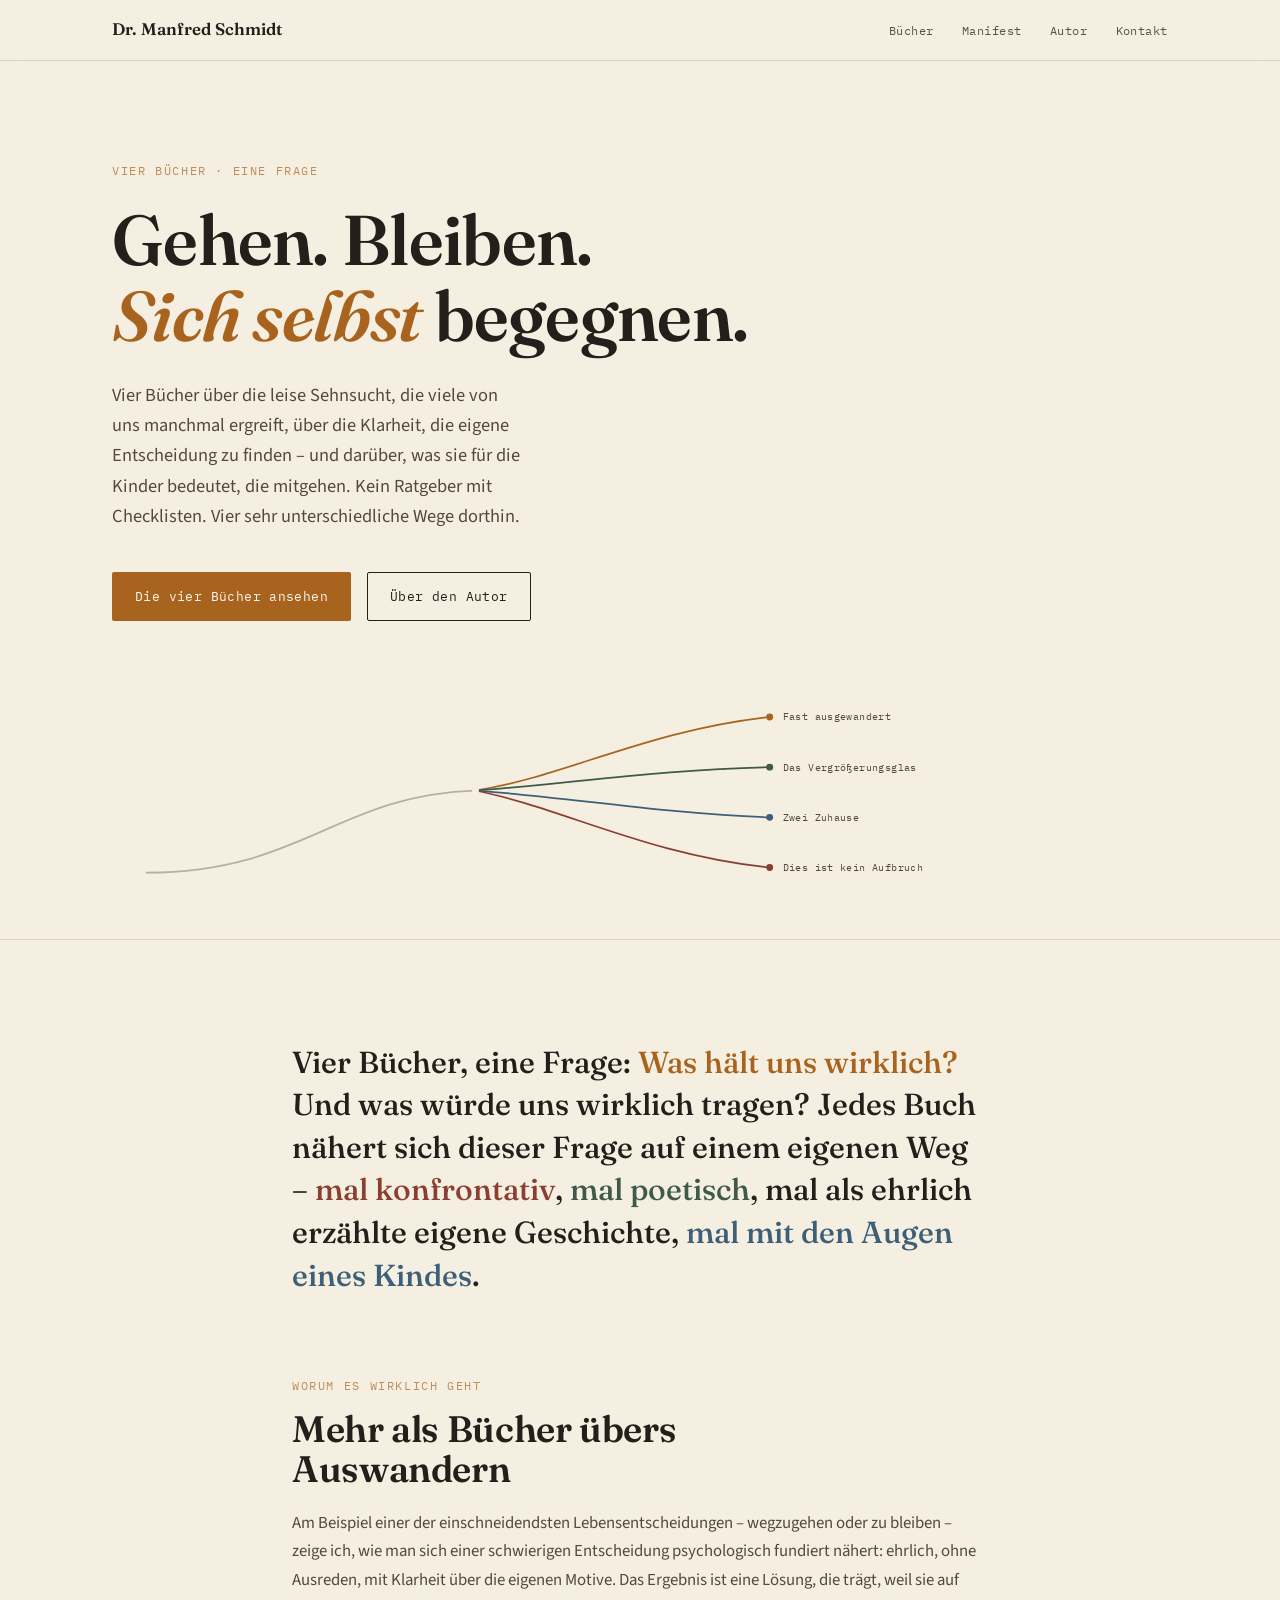
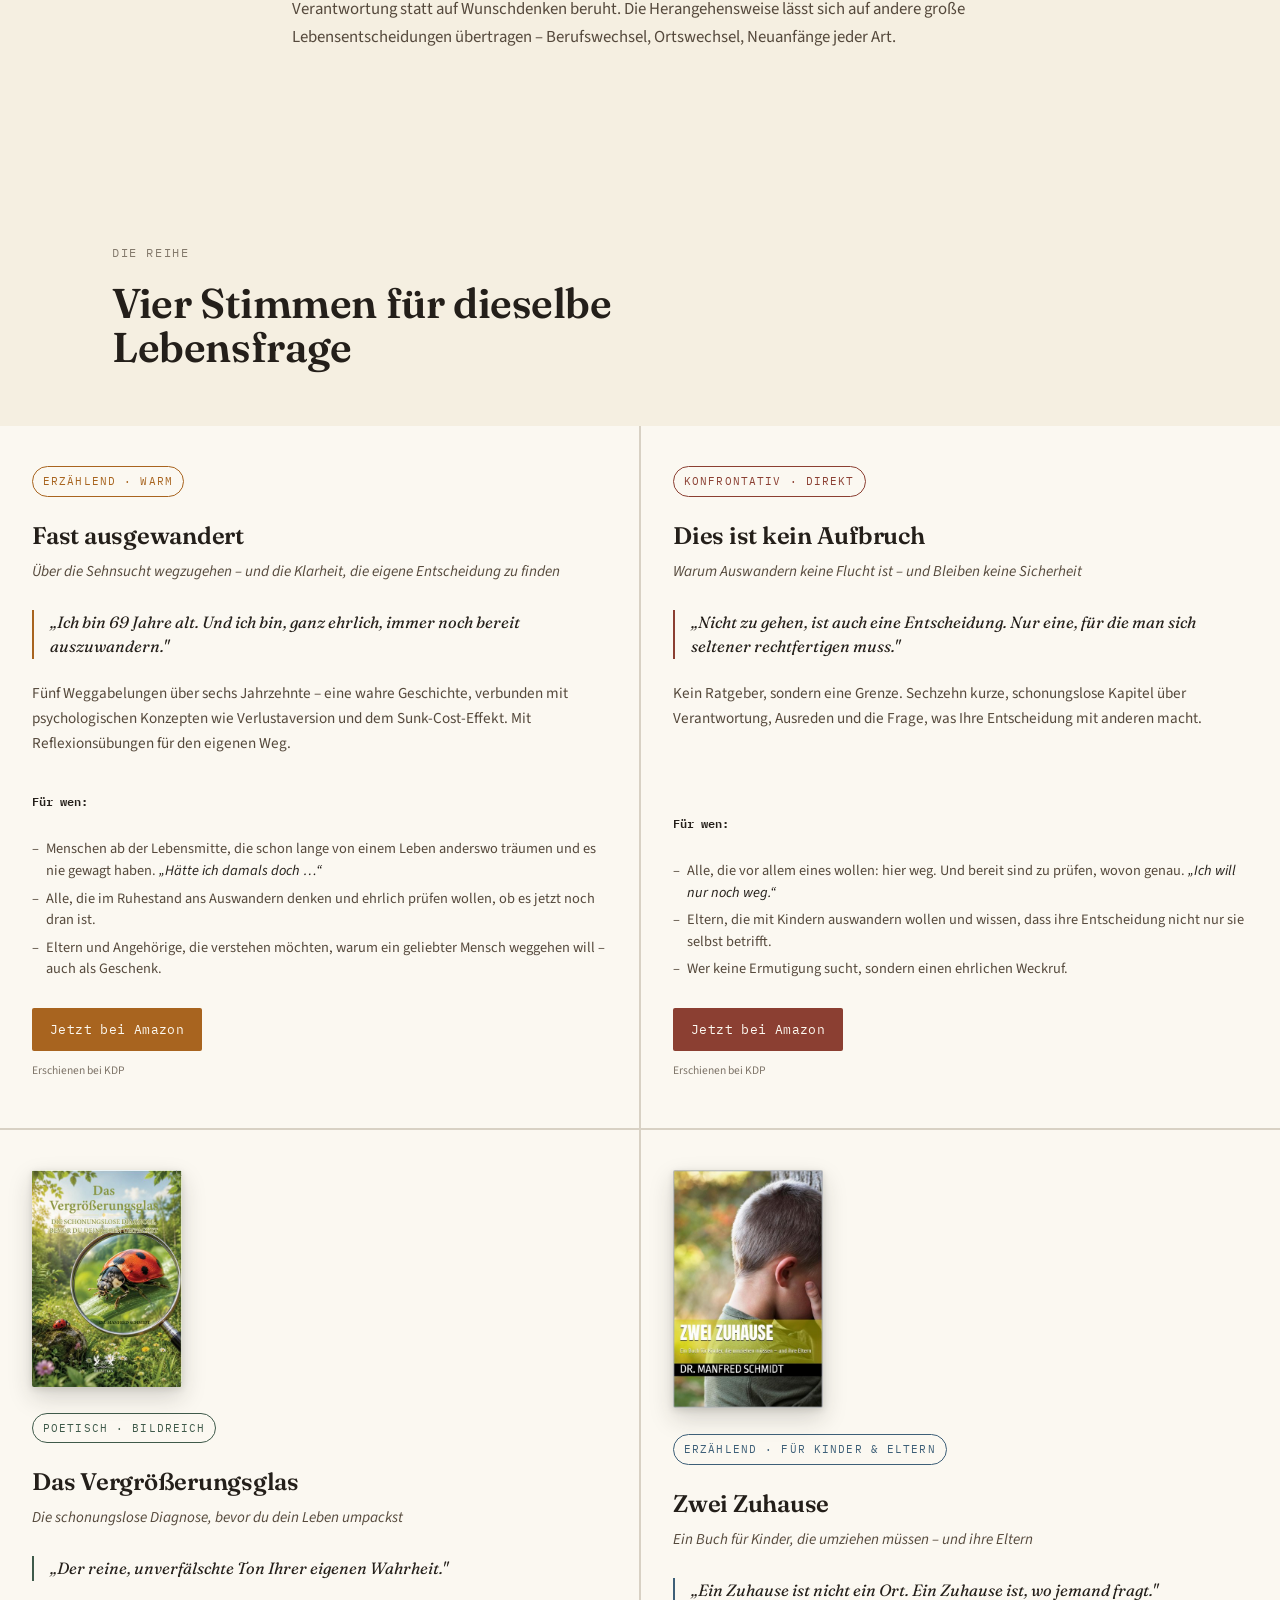
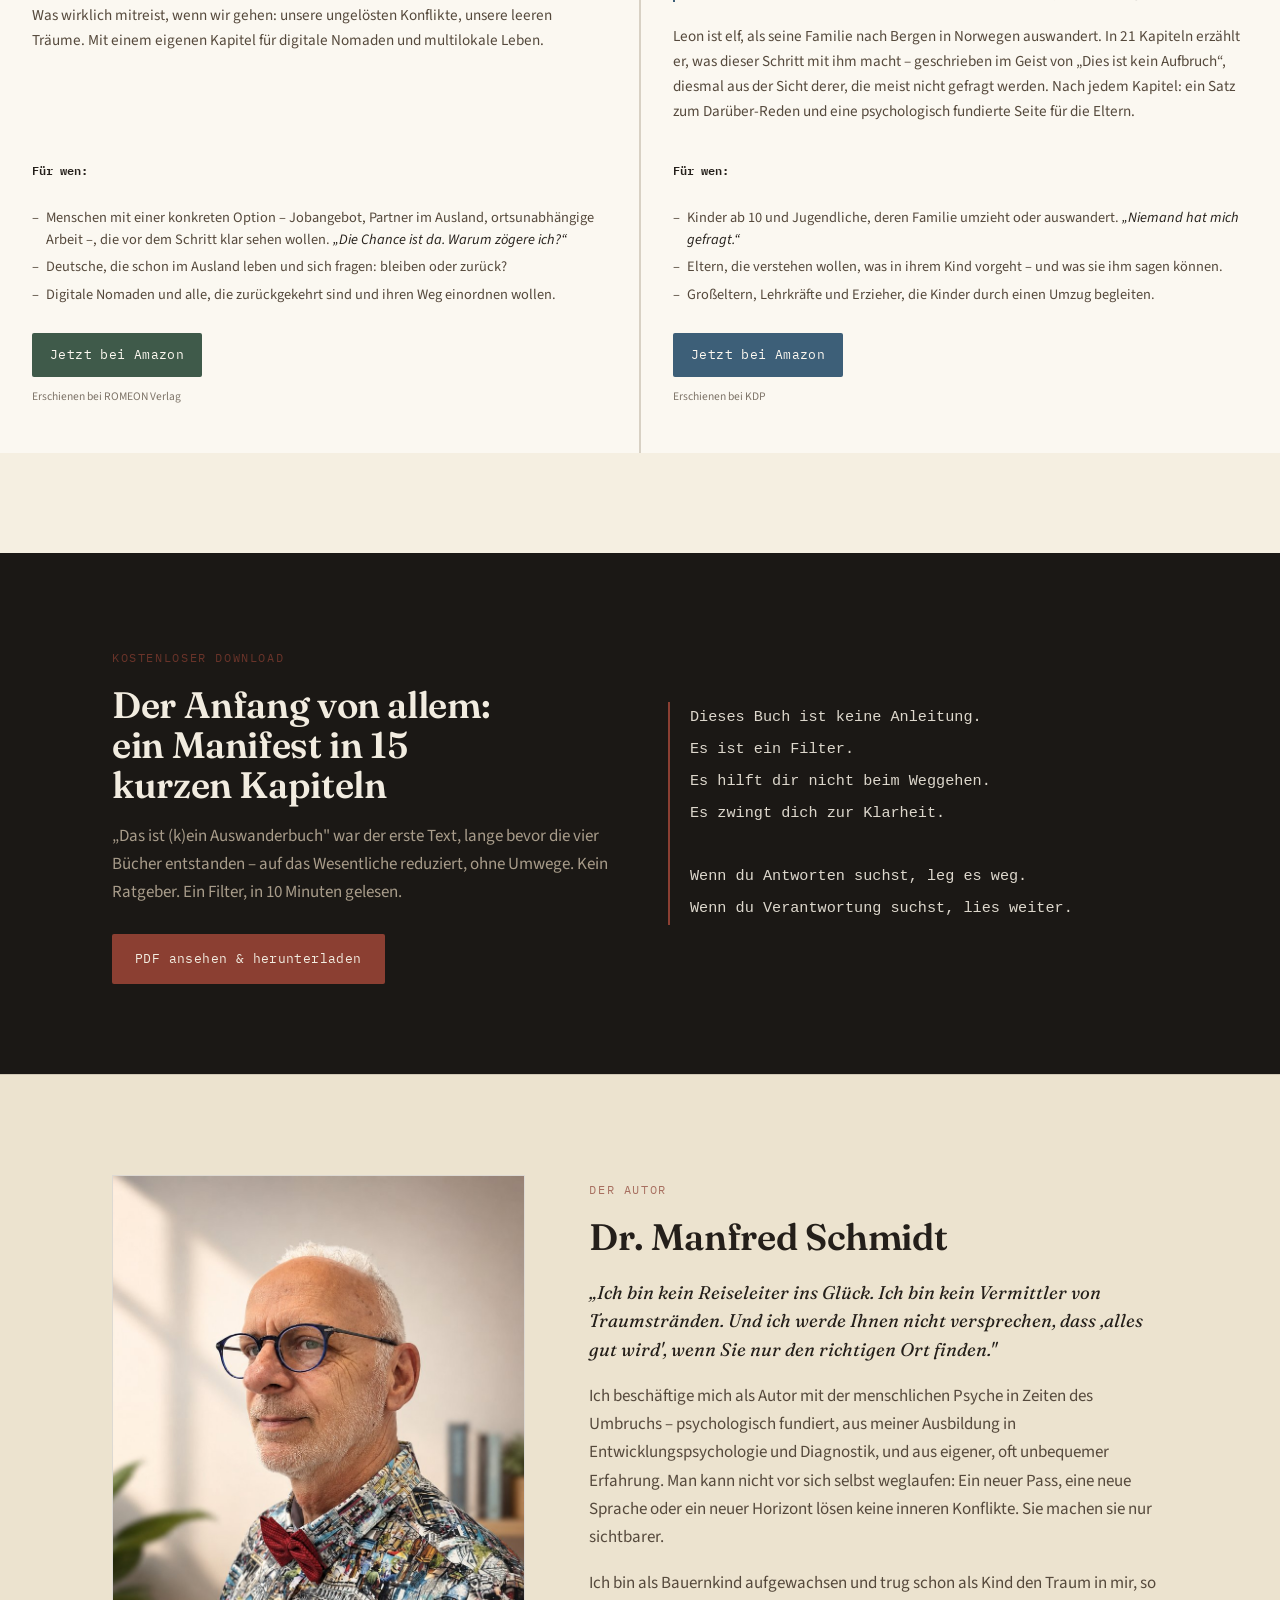
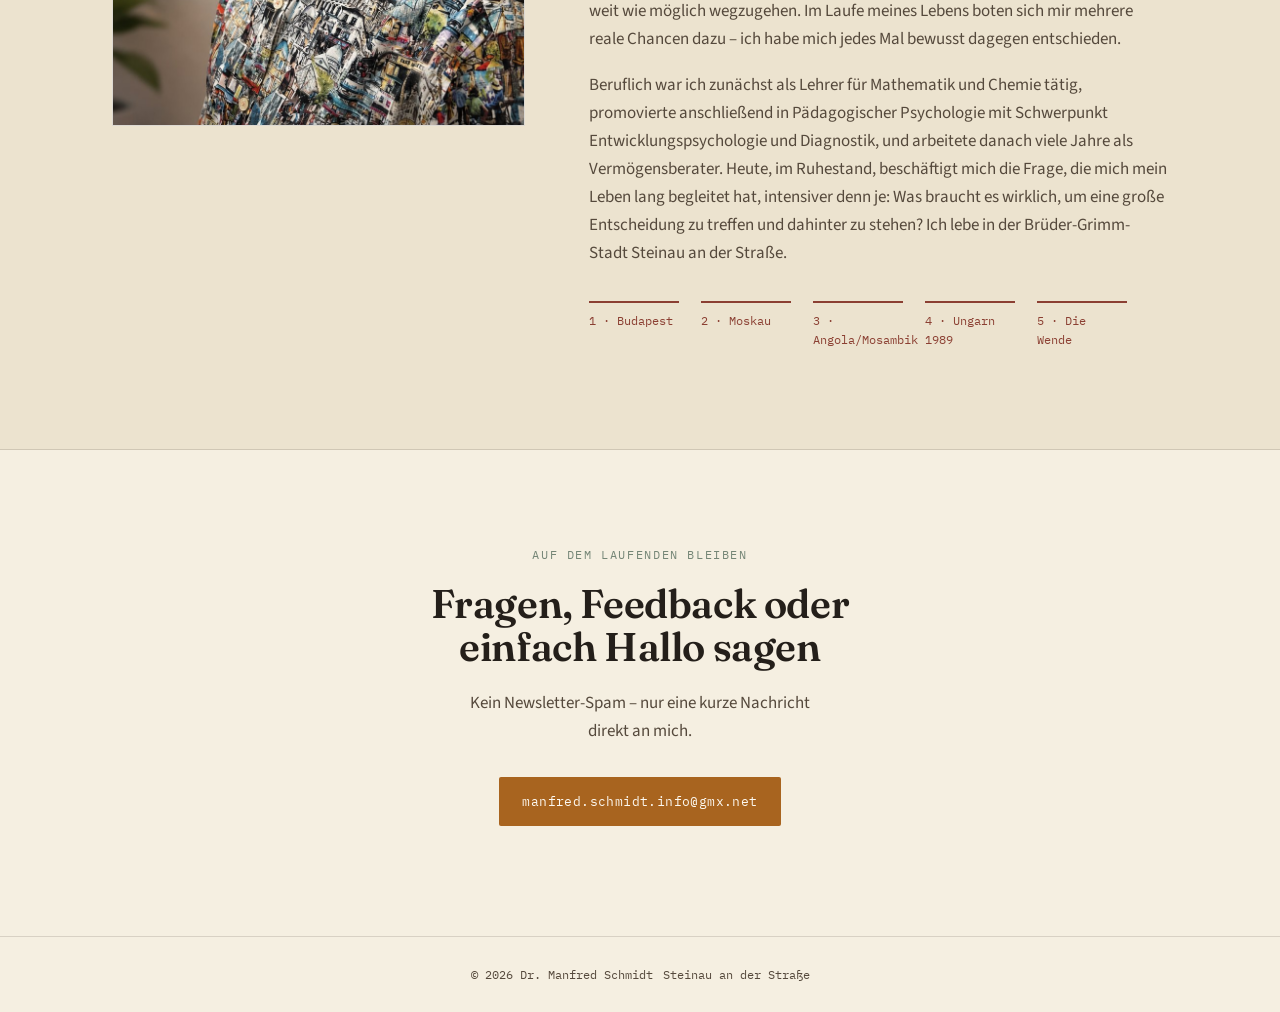
==== commit 989058f4: "Add files via upload" ====
--- a/index.html
+++ b/index.html
@@ -4,7 +4,7 @@
 <meta charset="UTF-8">
 <meta name="viewport" content="width=device-width, initial-scale=1.0">
 <title>Dr. Manfred Schmidt — Gehen. Bleiben. Sich selbst begegnen.</title>
-<meta name="description" content="Drei Bücher von Dr. Manfred Schmidt über die Sehnsucht wegzugehen und die Klarheit, die eigene Entscheidung zu finden – und „Zwei Zuhause“, ein Buch für Kinder, die umziehen müssen, und ihre Eltern.">
+<meta name="description" content="Vier Bücher von Dr. Manfred Schmidt über die Sehnsucht wegzugehen, die Klarheit, die eigene Entscheidung zu finden – und darüber, was ein Umzug für Kinder bedeutet.">
 <link rel="preconnect" href="https://fonts.googleapis.com">
 <link rel="preconnect" href="https://fonts.gstatic.com" crossorigin>
 <link href="https://fonts.googleapis.com/css2?family=Fraunces:opsz,wght@9..144,400;9..144,500;9..144,600;9..144,700;9..144,900&family=IBM+Plex+Mono:wght@400;500&family=Source+Sans+3:wght@400;500;600&display=swap" rel="stylesheet">
@@ -18,6 +18,7 @@
 --gold: #a8641f;
 --rust: #8b3f32;
 --sage: #3f5a4a;
+--sea: #3d5f78;
 --mist: #6b6052;
 --line: rgba(36,31,26,0.14);
 --dark-bg: #1b1815;
@@ -151,6 +152,7 @@
 .path-gold { stroke: var(--gold); }
 .path-rust { stroke: var(--rust); }
 .path-sage { stroke: var(--sage); }
+.path-sea { stroke: var(--sea); }
 .crossroads .draw {
 stroke-dasharray: 900;
 stroke-dashoffset: 900;
@@ -185,6 +187,7 @@
 .leitidee p.big .accent-gold { color: var(--gold); }
 .leitidee p.big .accent-rust { color: var(--rust); }
 .leitidee p.big .accent-sage { color: var(--sage); }
+.leitidee p.big .accent-sea { color: var(--sea); }
 /* ---------- THEMA (mehr als Auswandern) ---------- */
 .thema {
 padding: 20px 0 80px;
@@ -214,7 +217,7 @@
 .book-grid {
 margin-top: 56px;
 display: grid;
-grid-template-columns: repeat(3, 1fr);
+grid-template-columns: repeat(2, 1fr);
 gap: 2px;
 background: var(--line);
 }
@@ -222,6 +225,7 @@
 .book-grid { grid-template-columns: 1fr; }
 }
 .book-card {
+scroll-margin-top: 80px;
 background: var(--card);
 padding: 40px 32px 36px;
 display: flex;
@@ -241,6 +245,7 @@
 .book-card.gold .tag { color: var(--gold); border-color: var(--gold); }
 .book-card.rust .tag { color: var(--rust); border-color: var(--rust); }
 .book-card.sage .tag { color: var(--sage); border-color: var(--sage); }
+.book-card.sea .tag { color: var(--sea); border-color: var(--sea); }
 .book-card h3 {
 margin-top: 24px;
 font-size: 1.5rem;
@@ -266,6 +271,7 @@
 .book-card.gold blockquote { border-color: var(--gold); }
 .book-card.rust blockquote { border-color: var(--rust); }
 .book-card.sage blockquote { border-color: var(--sage); }
+.book-card.sea blockquote { border-color: var(--sea); }
 .book-card .desc {
 margin-top: 22px;
 color: var(--ink-soft);
@@ -320,6 +326,15 @@
 .book-card.gold .buy-btn { background: var(--gold); }
 .book-card.rust .buy-btn { background: var(--rust); }
 .book-card.sage .buy-btn { background: var(--sage); }
+.book-card.sea .buy-btn { background: var(--sea); }
+.book-card .cover {
+width: 150px;
+height: auto;
+display: block;
+margin-bottom: 26px;
+box-shadow: 0 10px 24px rgba(36,31,26,0.18), 0 2px 6px rgba(36,31,26,0.12);
+border-radius: 2px;
+}
 .ausblick {
 margin-top: 2px;
 background: var(--paper-dim);
@@ -352,113 +367,6 @@
 font-family: 'IBM Plex Mono', monospace;
 font-size: 0.76rem;
 color: var(--rust);
-}
-/* ---------- NEU: ZWEI ZUHAUSE ---------- */
-.neu-banner {
-display: inline-flex;
-align-items: center;
-gap: 10px;
-margin-bottom: 26px;
-padding: 7px 14px 7px 8px;
-border: 1px solid var(--sage);
-border-radius: 30px;
-text-decoration: none;
-font-size: 0.92rem;
-color: var(--ink);
-background: rgba(63,90,74,0.06);
-transition: background 0.2s;
-}
-.neu-banner:hover { background: rgba(63,90,74,0.13); }
-.neu-banner .pill {
-font-family: 'IBM Plex Mono', monospace;
-font-size: 0.68rem;
-letter-spacing: 0.1em;
-text-transform: uppercase;
-background: var(--sage);
-color: #fdf9f1;
-padding: 3px 9px;
-border-radius: 20px;
-}
-.zwei-zuhause {
-scroll-margin-top: 80px;
-margin-top: 2px;
-background: var(--card);
-border-top: 4px solid var(--sage);
-padding: 56px 48px 52px;
-display: grid;
-grid-template-columns: 1.3fr 1fr;
-gap: 56px;
-}
-@media (max-width: 900px) {
-.zwei-zuhause { grid-template-columns: 1fr; gap: 36px; padding: 44px 28px; }
-}
-.zwei-zuhause .eyebrow { color: var(--sage); display: block; margin-bottom: 16px; opacity: 1; }
-.zwei-zuhause h3 {
-font-size: clamp(2rem, 4.2vw, 2.8rem);
-color: var(--ink);
-}
-.zwei-zuhause .subtitle {
-margin-top: 10px;
-font-family: 'Fraunces', serif;
-font-style: italic;
-font-size: 1.15rem;
-color: var(--sage);
-}
-.zwei-zuhause .desc {
-margin-top: 22px;
-color: var(--ink-soft);
-font-size: 1rem;
-}
-.zwei-zuhause .desc + .desc { margin-top: 14px; }
-.zwei-zuhause .status {
-margin-top: 24px;
-font-family: 'IBM Plex Mono', monospace;
-font-size: 0.76rem;
-color: var(--sage);
-}
-.zwei-zuhause .buy-btn {
-margin-top: 22px;
-display: inline-block;
-text-decoration: none;
-font-family: 'IBM Plex Mono', monospace;
-font-size: 0.8rem;
-letter-spacing: 0.03em;
-padding: 12px 20px;
-border-radius: 2px;
-background: var(--sage);
-color: #fdf9f1;
-}
-.zz-aufbau {
-align-self: center;
-border-left: 1px solid var(--line);
-padding-left: 40px;
-}
-@media (max-width: 900px) {
-.zz-aufbau { border-left: none; padding-left: 0; border-top: 1px solid var(--line); padding-top: 30px; }
-}
-.zz-aufbau .eyebrow { color: var(--ink-soft); opacity: 0.8; }
-.zz-teil {
-margin-top: 20px;
-}
-.zz-teil strong {
-display: block;
-font-family: 'Fraunces', serif;
-font-weight: 600;
-font-size: 1.12rem;
-color: var(--ink);
-}
-.zz-teil span {
-display: block;
-margin-top: 3px;
-font-size: 0.93rem;
-color: var(--ink-soft);
-}
-.zz-fakten {
-margin-top: 28px;
-font-family: 'IBM Plex Mono', monospace;
-font-size: 0.74rem;
-color: var(--ink-soft);
-line-height: 1.9;
 }
 /* ---------- MANIFEST ---------- */
 .manifest {
@@ -593,7 +501,6 @@
 <div class="brand">Dr. Manfred Schmidt</div>
 <div class="navlinks">
 <a href="#buecher">Bücher</a>
-<a href="#zwei-zuhause">Neu: Zwei Zuhause</a>
 <a href="#manifest">Manifest</a>
 <a href="#autor">Autor</a>
 <a href="#kontakt">Kontakt</a>
@@ -602,32 +509,34 @@
 </nav>
 <header class="hero">
 <div class="wrap">
-<a class="neu-banner" href="#zwei-zuhause"><span class="pill">Neu</span>„Zwei Zuhause“ – das Kinderbuch ist erschienen →</a>
-<span class="eyebrow">Drei Bücher · eine Frage</span>
+<span class="eyebrow">Vier Bücher · eine Frage</span>
 <h1>Gehen. Bleiben.<br><em>Sich selbst</em> begegnen.</h1>
-<p class="lede">Drei Bücher über die leise Sehnsucht, die viele von uns manchmal ergreift – und über die Klarheit, die eigene Entscheidung zu finden. Kein Ratgeber mit Checklisten. Drei sehr unterschiedliche Wege dorthin.</p>
+<p class="lede">Vier Bücher über die leise Sehnsucht, die viele von uns manchmal ergreift, über die Klarheit, die eigene Entscheidung zu finden – und darüber, was sie für die Kinder bedeutet, die mitgehen. Kein Ratgeber mit Checklisten. Vier sehr unterschiedliche Wege dorthin.</p>
 <div class="hero-cta">
-<a href="#buecher" class="btn btn-primary">Die drei Bücher ansehen</a>
+<a href="#buecher" class="btn btn-primary">Die vier Bücher ansehen</a>
 <a href="#autor" class="btn btn-ghost">Über den Autor</a>
 </div>
-<svg class="crossroads" viewBox="0 0 1040 220" aria-hidden="true">
-<path class="draw" d="M 40 200 C 220 200, 260 130, 420 110" stroke="rgba(36,31,26,0.3)"/>
-<path class="draw d1 path-gold" d="M 420 110 C 520 96, 620 60, 760 40"/>
-<path class="draw d2 path-rust" d="M 420 110 C 520 130, 620 165, 760 178"/>
-<path class="draw d3 path-sage" d="M 420 110 C 500 112, 580 112, 660 112 C 710 112, 740 110, 760 108"/>
-<circle cx="420" cy="110" r="4" fill="var(--ink)"/>
-<circle cx="760" cy="40" r="4" style="fill:var(--gold)"/>
-<circle cx="760" cy="178" r="4" style="fill:var(--rust)"/>
-<circle cx="760" cy="108" r="4" style="fill:var(--sage)"/>
-<text x="775" y="44">Fast ausgewandert</text>
-<text x="775" y="182">Dies ist kein Aufbruch</text>
-<text x="775" y="112">Das Vergrößerungsglas</text>
+<svg class="crossroads" viewBox="0 0 1040 230" aria-hidden="true">
+<path class="draw" d="M 40 210 C 220 210, 260 120, 420 115" stroke="rgba(36,31,26,0.3)"/>
+<path class="draw d1 path-gold" d="M 420 115 C 520 100, 620 45, 760 30"/>
+<path class="draw d2 path-sage" d="M 420 115 C 520 108, 640 90, 760 88"/>
+<path class="draw d3 path-sea" d="M 420 115 C 520 122, 640 142, 760 146"/>
+<path class="draw d3 path-rust" d="M 420 115 C 520 135, 620 190, 760 204"/>
+<circle cx="420" cy="115" r="4" fill="var(--ink)"/>
+<circle cx="760" cy="30" r="4" style="fill:var(--gold)"/>
+<circle cx="760" cy="88" r="4" style="fill:var(--sage)"/>
+<circle cx="760" cy="146" r="4" style="fill:var(--sea)"/>
+<circle cx="760" cy="204" r="4" style="fill:var(--rust)"/>
+<text x="775" y="34">Fast ausgewandert</text>
+<text x="775" y="92">Das Vergrößerungsglas</text>
+<text x="775" y="150">Zwei Zuhause</text>
+<text x="775" y="208">Dies ist kein Aufbruch</text>
 </svg>
 </div>
 </header>
 <section class="leitidee">
 <div class="wrap reveal">
-<p class="big">Drei Bücher, eine Frage: <span class="accent-gold">Was hält uns wirklich?</span> Und was würde uns wirklich tragen? Jedes Buch nähert sich dieser Frage auf einem eigenen Weg – <span class="accent-rust">mal konfrontativ</span>, <span class="accent-sage">mal poetisch</span>, mal als ehrlich erzählte eigene Geschichte.</p>
+<p class="big">Vier Bücher, eine Frage: <span class="accent-gold">Was hält uns wirklich?</span> Und was würde uns wirklich tragen? Jedes Buch nähert sich dieser Frage auf einem eigenen Weg – <span class="accent-rust">mal konfrontativ</span>, <span class="accent-sage">mal poetisch</span>, mal als ehrlich erzählte eigene Geschichte, <span class="accent-sea">mal mit den Augen eines Kindes</span>.</p>
 </div>
 </section>
 <section class="thema">
@@ -640,10 +549,11 @@
 <section class="books" id="buecher">
 <div class="wrap">
 <span class="eyebrow">Die Reihe</span>
-<h2 class="reveal">Drei Stimmen für dieselbe Lebensfrage</h2>
+<h2 class="reveal">Vier Stimmen für dieselbe Lebensfrage</h2>
 </div>
 <div class="book-grid reveal">
 <article class="book-card gold">
+<img class="cover" src="cover-fast-ausgewandert.jpg" alt="Cover von „Fast ausgewandert“" loading="lazy" onerror="this.remove()">
 <span class="tag">Erzählend · warm</span>
 <h3>Fast ausgewandert</h3>
 <div class="subtitle">Über die Sehnsucht wegzugehen – und die Klarheit, die eigene Entscheidung zu finden</div>
@@ -659,6 +569,7 @@
 <p class="status">Erschienen bei KDP</p>
 </article>
 <article class="book-card rust">
+<img class="cover" src="cover-dies-ist-kein-aufbruch.jpg" alt="Cover von „Dies ist kein Aufbruch“" loading="lazy" onerror="this.remove()">
 <span class="tag">Konfrontativ · direkt</span>
 <h3>Dies ist kein Aufbruch</h3>
 <div class="subtitle">Warum Auswandern keine Flucht ist – und Bleiben keine Sicherheit</div>
@@ -674,6 +585,7 @@
 <p class="status">Erschienen bei KDP</p>
 </article>
 <article class="book-card sage">
+<img class="cover" src="cover-das-vergroesserungsglas.jpg" alt="Cover von „Das Vergrößerungsglas“" loading="lazy" onerror="this.remove()">
 <span class="tag">Poetisch · bildreich</span>
 <h3>Das Vergrößerungsglas</h3>
 <div class="subtitle">Die schonungslose Diagnose, bevor du dein Leben umpackst</div>
@@ -688,25 +600,22 @@
 <a class="buy-btn" href="https://amzn.eu/d/09xxyELi" target="_blank" rel="noopener">Jetzt bei Amazon</a>
 <p class="status">Erschienen bei ROMEON Verlag</p>
 </article>
-</div>
-<div class="zwei-zuhause reveal" id="zwei-zuhause">
-<div>
-<span class="eyebrow">Neu · Jetzt erschienen</span>
+<article class="book-card sea" id="zwei-zuhause">
+<img class="cover" src="cover-zwei-zuhause.jpg" alt="Cover von „Zwei Zuhause“" loading="lazy" onerror="this.remove()">
+<span class="tag">Erzählend · für Kinder &amp; Eltern</span>
 <h3>Zwei Zuhause</h3>
 <div class="subtitle">Ein Buch für Kinder, die umziehen müssen – und ihre Eltern</div>
-<p class="desc">Leon ist elf, als seine Familie nach Bergen in Norwegen auswandert. In 21 Kapiteln erzählt er selbst, was dieser Schritt mit ihm macht: mit dem Abschied, der Wut, dem fremden Alltag – und mit der Frage, ob man zwei Zuhause haben kann.</p>
-<p class="desc">Kinder werden bei einem Umzug oft als „flexibel“ abgetan. Für sie kann er den Verlust von Freunden, Sprache und Vertrautem bedeuten. Geschrieben im Geist von „Dies ist kein Aufbruch“: ehrlich und ohne Beschönigung, diesmal aus der Sicht derer, die bei der Entscheidung meist nicht gefragt werden. Ein Buch, das Kinder und Eltern gemeinsam lesen können – um einander besser zu verstehen.</p>
-<p class="desc"><strong>Für wen:</strong> Familien, die einen Umzug ins Ausland planen oder gerade erleben – für die Kinder selbst und für Eltern, Großeltern und Erzieher, die sie dabei begleiten.</p>
+<blockquote>„Ein Zuhause ist nicht ein Ort. Ein Zuhause ist, wo jemand fragt."</blockquote>
+<p class="desc">Leon ist elf, als seine Familie nach Bergen in Norwegen auswandert. In 21 Kapiteln erzählt er, was dieser Schritt mit ihm macht – geschrieben im Geist von „Dies ist kein Aufbruch“, diesmal aus der Sicht derer, die meist nicht gefragt werden. Nach jedem Kapitel: ein Satz zum Darüber-Reden und eine psychologisch fundierte Seite für die Eltern.</p>
+<p class="fuer-wen"><strong>Für wen:</strong></p>
+<ul class="fuer-wen-liste">
+<li>Kinder ab 10 und Jugendliche, deren Familie umzieht oder auswandert. <em>„Niemand hat mich gefragt.“</em></li>
+<li>Eltern, die verstehen wollen, was in ihrem Kind vorgeht – und was sie ihm sagen können.</li>
+<li>Großeltern, Lehrkräfte und Erzieher, die Kinder durch einen Umzug begleiten.</li>
+</ul>
 <a class="buy-btn" href="https://amzn.eu/d/097U6Rqm" target="_blank" rel="noopener">Jetzt bei Amazon</a>
 <p class="status">Erschienen bei KDP</p>
-</div>
-<div class="zz-aufbau">
-<span class="eyebrow">So ist jedes Kapitel aufgebaut</span>
-<div class="zz-teil"><strong>Die Szene</strong><span>Leon erzählt, was passiert – in seinen eigenen Worten.</span></div>
-<div class="zz-teil"><strong>Ein Satz, der bleibt</strong><span>Ein Gedanke zum Mitnehmen und Weiterdenken.</span></div>
-<div class="zz-teil"><strong>Für die Eltern</strong><span>Was in einem Kind in dieser Situation vorgehen kann – psychologisch fundiert erklärt.</span></div>
-<div class="zz-fakten">21 Kapitel in drei Akten<br>Erzählt von Leon, 11<br>Schauplatz: Bergen, Norwegen</div>
-</div>
+</article>
 </div>
 </section>
 <section class="manifest" id="manifest">
@@ -714,7 +623,7 @@
 <div class="reveal">
 <span class="eyebrow">Kostenloser Download</span>
 <h2>Der Anfang von allem: ein Manifest in 15 kurzen Kapiteln</h2>
-<p class="desc">„Das ist (k)ein Auswanderbuch" war der erste Text, lange bevor die drei Bücher entstanden – auf das Wesentliche reduziert, ohne Umwege. Kein Ratgeber. Ein Filter, in 10 Minuten gelesen.</p>
+<p class="desc">„Das ist (k)ein Auswanderbuch" war der erste Text, lange bevor die vier Bücher entstanden – auf das Wesentliche reduziert, ohne Umwege. Kein Ratgeber. Ein Filter, in 10 Minuten gelesen.</p>
 <div class="hero-cta">
 <a class="btn btn-primary" href="Manifest - Das ist (k)ein Auswanderbuch (hell)_1.pdf" target="_blank" rel="noopener">PDF ansehen &amp; herunterladen</a>
 </div>
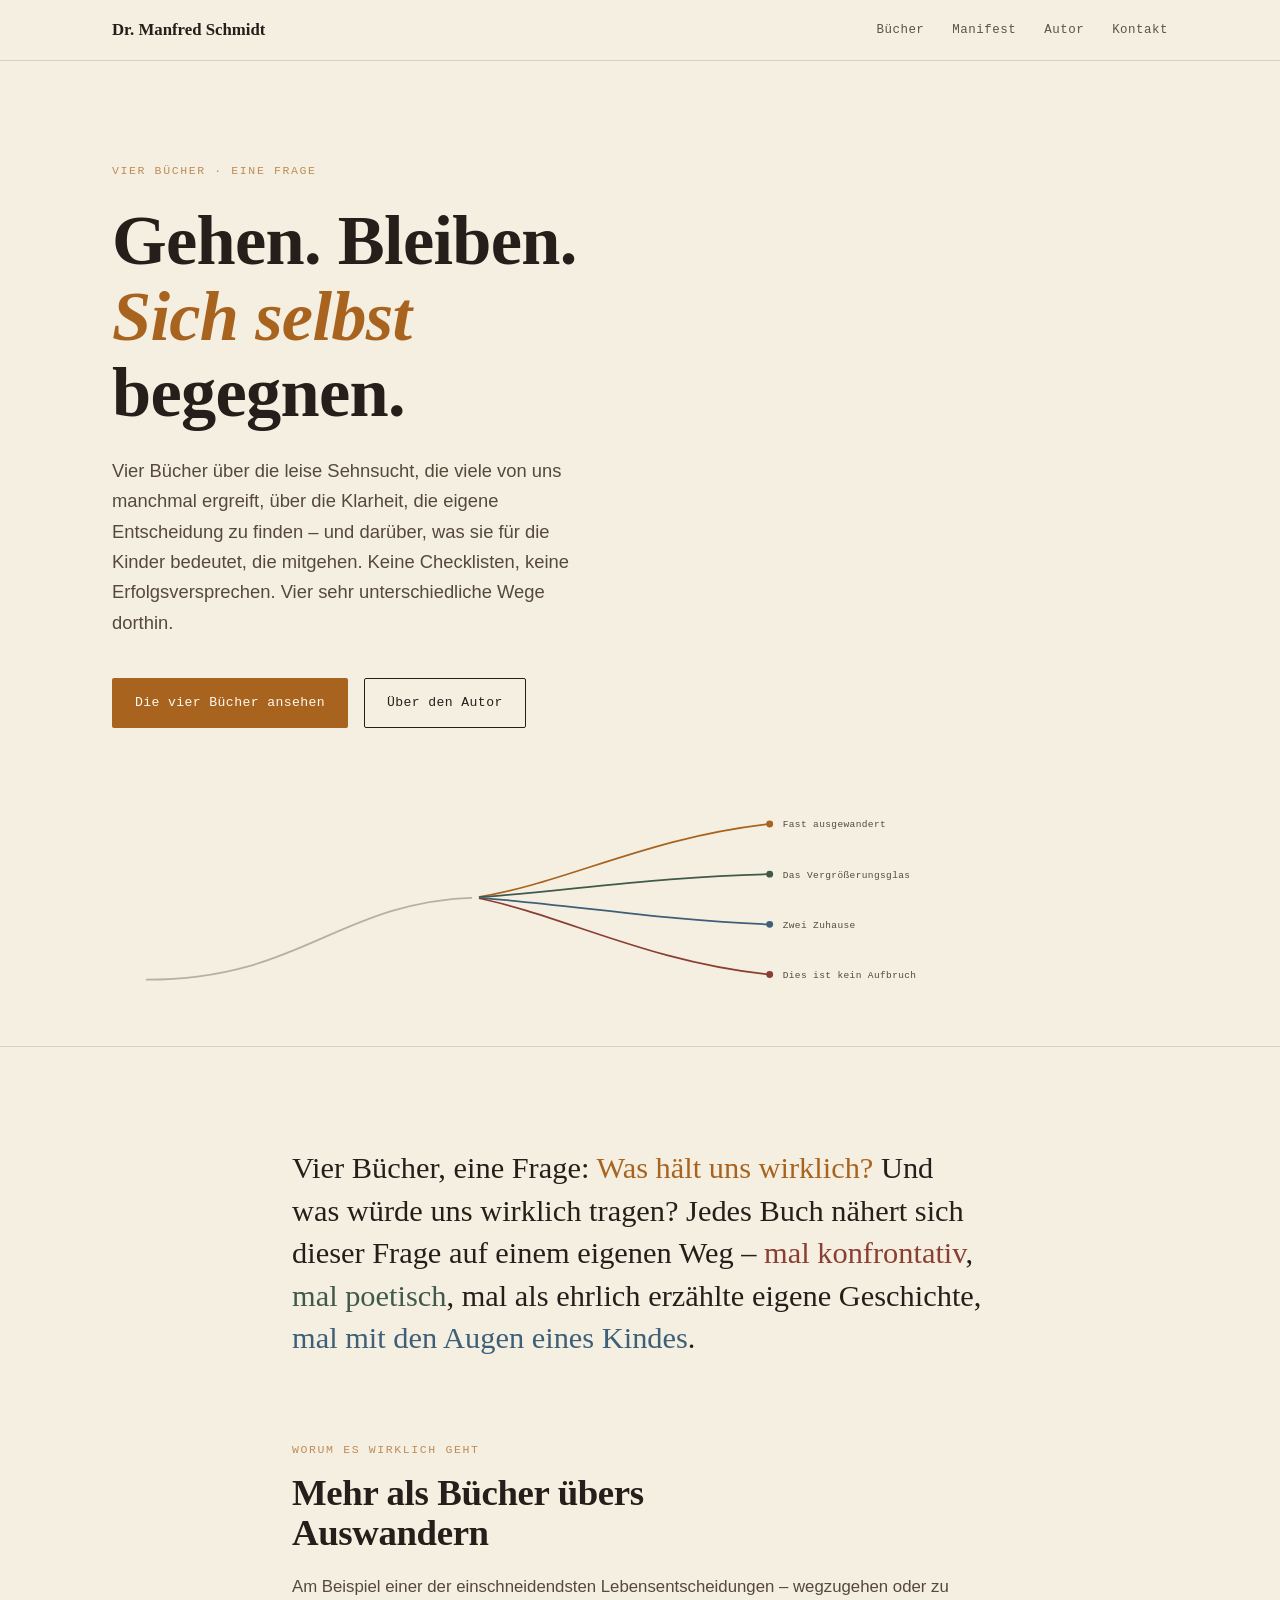
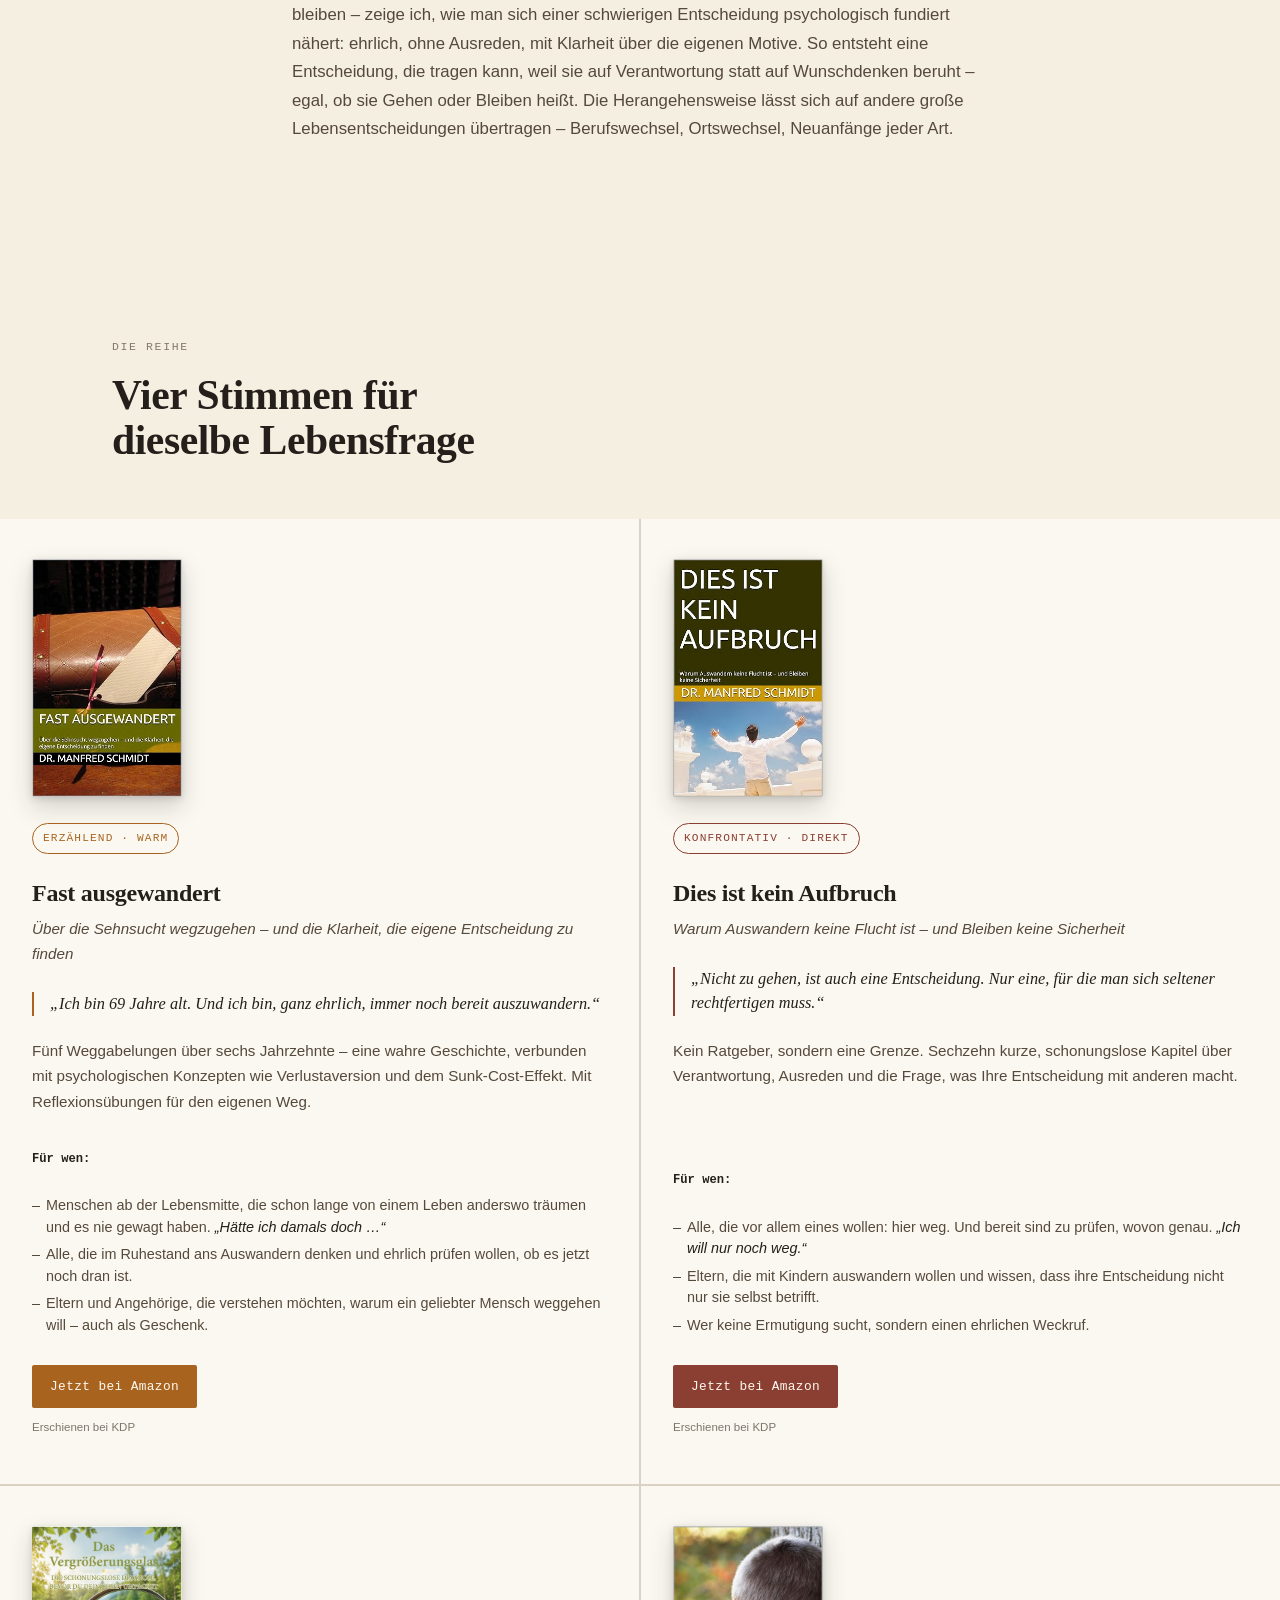
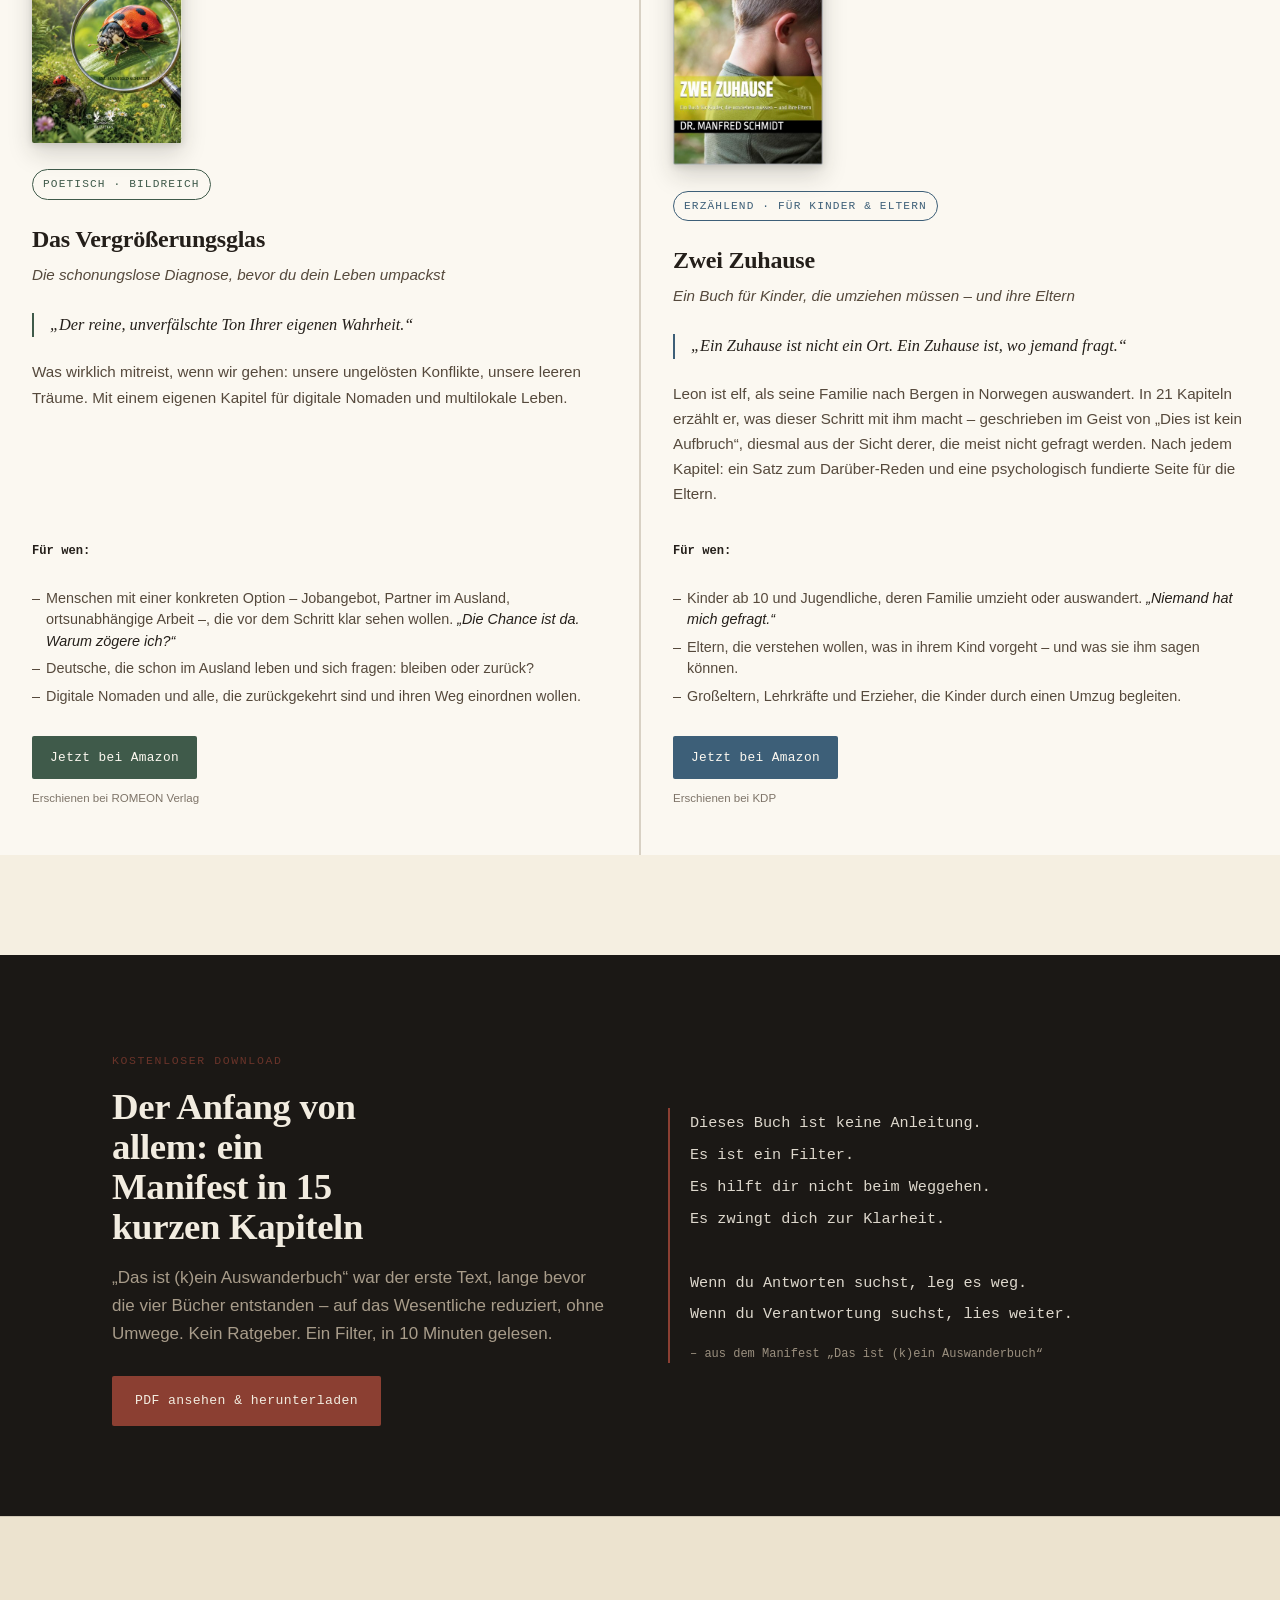
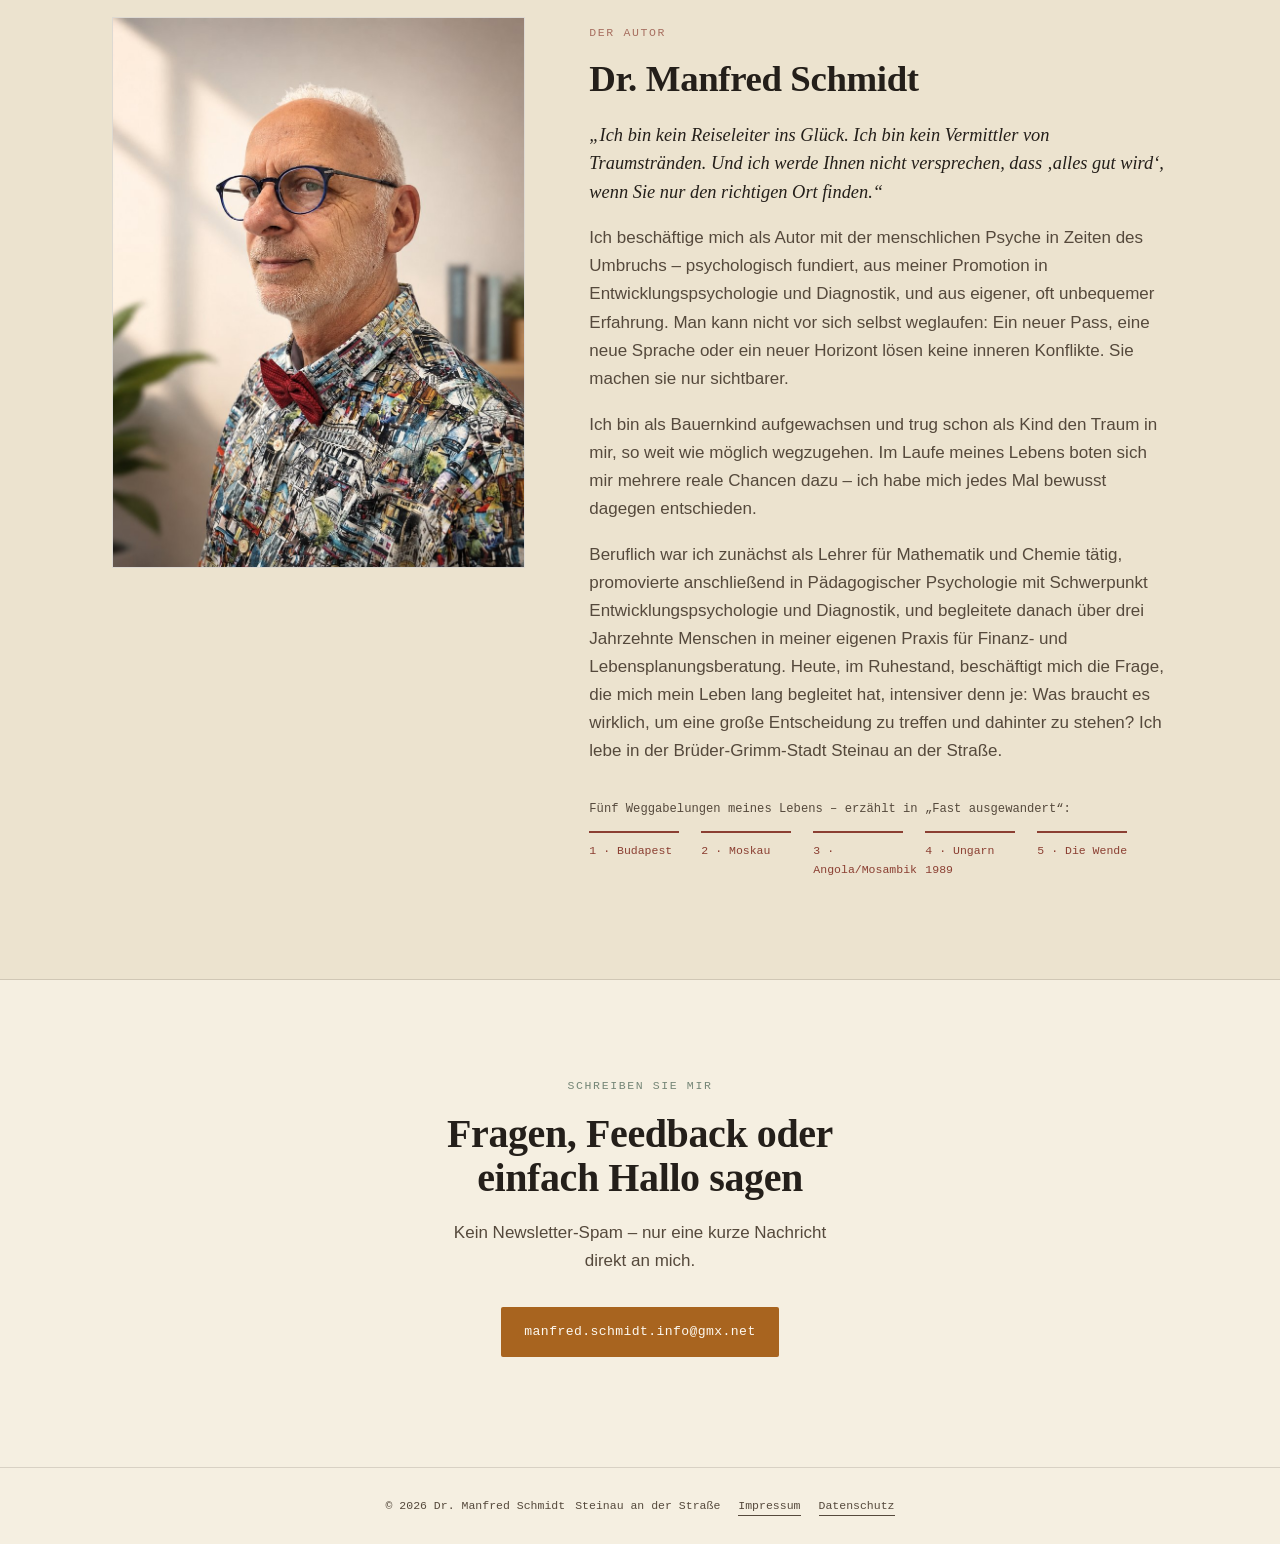
==== commit 7b9e903d: "Add files via upload" ====
--- a/index.html
+++ b/index.html
@@ -5,9 +5,7 @@
 <meta name="viewport" content="width=device-width, initial-scale=1.0">
 <title>Dr. Manfred Schmidt — Gehen. Bleiben. Sich selbst begegnen.</title>
 <meta name="description" content="Vier Bücher von Dr. Manfred Schmidt über die Sehnsucht wegzugehen, die Klarheit, die eigene Entscheidung zu finden – und darüber, was ein Umzug für Kinder bedeutet.">
-<link rel="preconnect" href="https://fonts.googleapis.com">
-<link rel="preconnect" href="https://fonts.gstatic.com" crossorigin>
-<link href="https://fonts.googleapis.com/css2?family=Fraunces:opsz,wght@9..144,400;9..144,500;9..144,600;9..144,700;9..144,900&family=IBM+Plex+Mono:wght@400;500&family=Source+Sans+3:wght@400;500;600&display=swap" rel="stylesheet">
+<link href="fonts.css" rel="stylesheet">
 <style>
 :root {
 --ink: #241f1a;
@@ -404,6 +402,11 @@
 color: var(--dark-text);
 }
 .manifest-quote span { display: block; opacity: 0.9; }
+.manifest-quote .quelle { margin-top: 14px; font-family: 'IBM Plex Mono', monospace; font-size: 0.75rem; line-height: 1.5; color: var(--dark-mist); }
+.weggabelungen-titel { margin-top: 34px; font-family: 'IBM Plex Mono', monospace; font-size: 0.76rem; color: var(--ink-soft); }
+.weggabelungen-titel + .weggabelungen { margin-top: 12px; }
+footer a { text-decoration: none; border-bottom: 1px solid currentColor; }
+footer .legal { display: flex; gap: 18px; }
 /* ---------- AUTHOR ---------- */
 .author {
 background: var(--paper-dim);
@@ -511,7 +514,7 @@
 <div class="wrap">
 <span class="eyebrow">Vier Bücher · eine Frage</span>
 <h1>Gehen. Bleiben.<br><em>Sich selbst</em> begegnen.</h1>
-<p class="lede">Vier Bücher über die leise Sehnsucht, die viele von uns manchmal ergreift, über die Klarheit, die eigene Entscheidung zu finden – und darüber, was sie für die Kinder bedeutet, die mitgehen. Kein Ratgeber mit Checklisten. Vier sehr unterschiedliche Wege dorthin.</p>
+<p class="lede">Vier Bücher über die leise Sehnsucht, die viele von uns manchmal ergreift, über die Klarheit, die eigene Entscheidung zu finden – und darüber, was sie für die Kinder bedeutet, die mitgehen. Keine Checklisten, keine Erfolgsversprechen. Vier sehr unterschiedliche Wege dorthin.</p>
 <div class="hero-cta">
 <a href="#buecher" class="btn btn-primary">Die vier Bücher ansehen</a>
 <a href="#autor" class="btn btn-ghost">Über den Autor</a>
@@ -543,7 +546,7 @@
 <div class="wrap reveal">
 <span class="eyebrow">Worum es wirklich geht</span>
 <h2>Mehr als Bücher übers Auswandern</h2>
-<p class="desc">Am Beispiel einer der einschneidendsten Lebensentscheidungen – wegzugehen oder zu bleiben – zeige ich, wie man sich einer schwierigen Entscheidung psychologisch fundiert nähert: ehrlich, ohne Ausreden, mit Klarheit über die eigenen Motive. Das Ergebnis ist eine Lösung, die trägt, weil sie auf Verantwortung statt auf Wunschdenken beruht. Die Herangehensweise lässt sich auf andere große Lebensentscheidungen übertragen – Berufswechsel, Ortswechsel, Neuanfänge jeder Art.</p>
+<p class="desc">Am Beispiel einer der einschneidendsten Lebensentscheidungen – wegzugehen oder zu bleiben – zeige ich, wie man sich einer schwierigen Entscheidung psychologisch fundiert nähert: ehrlich, ohne Ausreden, mit Klarheit über die eigenen Motive. So entsteht eine Entscheidung, die tragen kann, weil sie auf Verantwortung statt auf Wunschdenken beruht – egal, ob sie Gehen oder Bleiben heißt. Die Herangehensweise lässt sich auf andere große Lebensentscheidungen übertragen – Berufswechsel, Ortswechsel, Neuanfänge jeder Art.</p>
 </div>
 </section>
 <section class="books" id="buecher">
@@ -557,7 +560,7 @@
 <span class="tag">Erzählend · warm</span>
 <h3>Fast ausgewandert</h3>
 <div class="subtitle">Über die Sehnsucht wegzugehen – und die Klarheit, die eigene Entscheidung zu finden</div>
-<blockquote>„Ich bin 69 Jahre alt. Und ich bin, ganz ehrlich, immer noch bereit auszuwandern."</blockquote>
+<blockquote>„Ich bin 69 Jahre alt. Und ich bin, ganz ehrlich, immer noch bereit auszuwandern.“</blockquote>
 <p class="desc">Fünf Weggabelungen über sechs Jahrzehnte – eine wahre Geschichte, verbunden mit psychologischen Konzepten wie Verlustaversion und dem Sunk-Cost-Effekt. Mit Reflexionsübungen für den eigenen Weg.</p>
 <p class="fuer-wen"><strong>Für wen:</strong></p>
 <ul class="fuer-wen-liste">
@@ -573,7 +576,7 @@
 <span class="tag">Konfrontativ · direkt</span>
 <h3>Dies ist kein Aufbruch</h3>
 <div class="subtitle">Warum Auswandern keine Flucht ist – und Bleiben keine Sicherheit</div>
-<blockquote>„Nicht zu gehen, ist auch eine Entscheidung. Nur eine, für die man sich seltener rechtfertigen muss."</blockquote>
+<blockquote>„Nicht zu gehen, ist auch eine Entscheidung. Nur eine, für die man sich seltener rechtfertigen muss.“</blockquote>
 <p class="desc">Kein Ratgeber, sondern eine Grenze. Sechzehn kurze, schonungslose Kapitel über Verantwortung, Ausreden und die Frage, was Ihre Entscheidung mit anderen macht.</p>
 <p class="fuer-wen"><strong>Für wen:</strong></p>
 <ul class="fuer-wen-liste">
@@ -589,7 +592,7 @@
 <span class="tag">Poetisch · bildreich</span>
 <h3>Das Vergrößerungsglas</h3>
 <div class="subtitle">Die schonungslose Diagnose, bevor du dein Leben umpackst</div>
-<blockquote>„Der reine, unverfälschte Ton Ihrer eigenen Wahrheit."</blockquote>
+<blockquote>„Der reine, unverfälschte Ton Ihrer eigenen Wahrheit.“</blockquote>
 <p class="desc">Was wirklich mitreist, wenn wir gehen: unsere ungelösten Konflikte, unsere leeren Träume. Mit einem eigenen Kapitel für digitale Nomaden und multilokale Leben.</p>
 <p class="fuer-wen"><strong>Für wen:</strong></p>
 <ul class="fuer-wen-liste">
@@ -605,7 +608,7 @@
 <span class="tag">Erzählend · für Kinder &amp; Eltern</span>
 <h3>Zwei Zuhause</h3>
 <div class="subtitle">Ein Buch für Kinder, die umziehen müssen – und ihre Eltern</div>
-<blockquote>„Ein Zuhause ist nicht ein Ort. Ein Zuhause ist, wo jemand fragt."</blockquote>
+<blockquote>„Ein Zuhause ist nicht ein Ort. Ein Zuhause ist, wo jemand fragt.“</blockquote>
 <p class="desc">Leon ist elf, als seine Familie nach Bergen in Norwegen auswandert. In 21 Kapiteln erzählt er, was dieser Schritt mit ihm macht – geschrieben im Geist von „Dies ist kein Aufbruch“, diesmal aus der Sicht derer, die meist nicht gefragt werden. Nach jedem Kapitel: ein Satz zum Darüber-Reden und eine psychologisch fundierte Seite für die Eltern.</p>
 <p class="fuer-wen"><strong>Für wen:</strong></p>
 <ul class="fuer-wen-liste">
@@ -623,7 +626,7 @@
 <div class="reveal">
 <span class="eyebrow">Kostenloser Download</span>
 <h2>Der Anfang von allem: ein Manifest in 15 kurzen Kapiteln</h2>
-<p class="desc">„Das ist (k)ein Auswanderbuch" war der erste Text, lange bevor die vier Bücher entstanden – auf das Wesentliche reduziert, ohne Umwege. Kein Ratgeber. Ein Filter, in 10 Minuten gelesen.</p>
+<p class="desc">„Das ist (k)ein Auswanderbuch“ war der erste Text, lange bevor die vier Bücher entstanden – auf das Wesentliche reduziert, ohne Umwege. Kein Ratgeber. Ein Filter, in 10 Minuten gelesen.</p>
 <div class="hero-cta">
 <a class="btn btn-primary" href="Manifest - Das ist (k)ein Auswanderbuch (hell)_1.pdf" target="_blank" rel="noopener">PDF ansehen &amp; herunterladen</a>
 </div>
@@ -636,6 +639,7 @@
 <span>&nbsp;</span>
 <span>Wenn du Antworten suchst, leg es weg.</span>
 <span>Wenn du Verantwortung suchst, lies weiter.</span>
+<span class="quelle">– aus dem Manifest „Das ist (k)ein Auswanderbuch“</span>
 </div>
 </div>
 </section>
@@ -646,11 +650,12 @@
 <span class="eyebrow">Der Autor</span>
 <h2>Dr. Manfred Schmidt</h2>
 <div class="author-bio" style="margin-top:22px;">
-<p style="font-family:'Fraunces',serif; font-style:italic; font-size:1.15rem; line-height:1.55; color:var(--ink);">„Ich bin kein Reiseleiter ins Glück. Ich bin kein Vermittler von Traumstränden. Und ich werde Ihnen nicht versprechen, dass ‚alles gut wird', wenn Sie nur den richtigen Ort finden."</p>
-<p>Ich beschäftige mich als Autor mit der menschlichen Psyche in Zeiten des Umbruchs – psychologisch fundiert, aus meiner Ausbildung in Entwicklungspsychologie und Diagnostik, und aus eigener, oft unbequemer Erfahrung. Man kann nicht vor sich selbst weglaufen: Ein neuer Pass, eine neue Sprache oder ein neuer Horizont lösen keine inneren Konflikte. Sie machen sie nur sichtbarer.</p>
+<p style="font-family:'Fraunces',serif; font-style:italic; font-size:1.15rem; line-height:1.55; color:var(--ink);">„Ich bin kein Reiseleiter ins Glück. Ich bin kein Vermittler von Traumstränden. Und ich werde Ihnen nicht versprechen, dass ‚alles gut wird‘, wenn Sie nur den richtigen Ort finden.“</p>
+<p>Ich beschäftige mich als Autor mit der menschlichen Psyche in Zeiten des Umbruchs – psychologisch fundiert, aus meiner Promotion in Entwicklungspsychologie und Diagnostik, und aus eigener, oft unbequemer Erfahrung. Man kann nicht vor sich selbst weglaufen: Ein neuer Pass, eine neue Sprache oder ein neuer Horizont lösen keine inneren Konflikte. Sie machen sie nur sichtbarer.</p>
 <p>Ich bin als Bauernkind aufgewachsen und trug schon als Kind den Traum in mir, so weit wie möglich wegzugehen. Im Laufe meines Lebens boten sich mir mehrere reale Chancen dazu – ich habe mich jedes Mal bewusst dagegen entschieden.</p>
-<p>Beruflich war ich zunächst als Lehrer für Mathematik und Chemie tätig, promovierte anschließend in Pädagogischer Psychologie mit Schwerpunkt Entwicklungspsychologie und Diagnostik, und arbeitete danach viele Jahre als Vermögensberater. Heute, im Ruhestand, beschäftigt mich die Frage, die mich mein Leben lang begleitet hat, intensiver denn je: Was braucht es wirklich, um eine große Entscheidung zu treffen und dahinter zu stehen? Ich lebe in der Brüder-Grimm-Stadt Steinau an der Straße.</p>
-</div>
+<p>Beruflich war ich zunächst als Lehrer für Mathematik und Chemie tätig, promovierte anschließend in Pädagogischer Psychologie mit Schwerpunkt Entwicklungspsychologie und Diagnostik, und begleitete danach über drei Jahrzehnte Menschen in meiner eigenen Praxis für Finanz- und Lebensplanungsberatung. Heute, im Ruhestand, beschäftigt mich die Frage, die mich mein Leben lang begleitet hat, intensiver denn je: Was braucht es wirklich, um eine große Entscheidung zu treffen und dahinter zu stehen? Ich lebe in der Brüder-Grimm-Stadt Steinau an der Straße.</p>
+</div>
+<p class="weggabelungen-titel">Fünf Weggabelungen meines Lebens – erzählt in „Fast ausgewandert“:</p>
 <div class="weggabelungen">
 <div class="weggabelung">1 · Budapest</div>
 <div class="weggabelung">2 · Moskau</div>
@@ -663,7 +668,7 @@
 </section>
 <section class="contact" id="kontakt">
 <div class="wrap reveal">
-<span class="eyebrow">Auf dem Laufenden bleiben</span>
+<span class="eyebrow">Schreiben Sie mir</span>
 <h2>Fragen, Feedback oder einfach Hallo sagen</h2>
 <p>Kein Newsletter-Spam – nur eine kurze Nachricht direkt an mich.</p>
 <a class="btn btn-primary" href="mailto:manfred.schmidt.info@gmx.net?subject=Nachricht%20%C3%BCber%20die%20Homepage">manfred.schmidt.info@gmx.net</a>
@@ -672,7 +677,7 @@
 <footer>
 <div class="wrap" style="display:flex; justify-content:space-between; flex-wrap:wrap; gap:10px;">
 <span>© 2026 Dr. Manfred Schmidt</span>
-<span>Steinau an der Straße</span>
+<span class="legal"><span>Steinau an der Straße</span><a href="impressum.html">Impressum</a><a href="datenschutz.html">Datenschutz</a></span>
 </div>
 </footer>
 <script>
--- a/fonts.css
+++ b/fonts.css
@@ -0,0 +1,71 @@
+/* Schriften lokal eingebunden – keine Verbindung zu Google-Servern. Lizenz: SIL Open Font License 1.1 */
+@font-face {
+  font-family: 'Fraunces';
+  font-style: normal;
+  font-weight: 400;
+  font-display: swap;
+  src: url('fonts/fraunces-latin-400-normal.woff2') format('woff2');
+}
+@font-face {
+  font-family: 'Fraunces';
+  font-style: normal;
+  font-weight: 500;
+  font-display: swap;
+  src: url('fonts/fraunces-latin-500-normal.woff2') format('woff2');
+}
+@font-face {
+  font-family: 'Fraunces';
+  font-style: normal;
+  font-weight: 600;
+  font-display: swap;
+  src: url('fonts/fraunces-latin-600-normal.woff2') format('woff2');
+}
+@font-face {
+  font-family: 'Fraunces';
+  font-style: normal;
+  font-weight: 700;
+  font-display: swap;
+  src: url('fonts/fraunces-latin-700-normal.woff2') format('woff2');
+}
+@font-face {
+  font-family: 'Fraunces';
+  font-style: normal;
+  font-weight: 900;
+  font-display: swap;
+  src: url('fonts/fraunces-latin-900-normal.woff2') format('woff2');
+}
+@font-face {
+  font-family: 'IBM Plex Mono';
+  font-style: normal;
+  font-weight: 400;
+  font-display: swap;
+  src: url('fonts/ibm-plex-mono-latin-400-normal.woff2') format('woff2');
+}
+@font-face {
+  font-family: 'IBM Plex Mono';
+  font-style: normal;
+  font-weight: 500;
+  font-display: swap;
+  src: url('fonts/ibm-plex-mono-latin-500-normal.woff2') format('woff2');
+}
+@font-face {
+  font-family: 'Source Sans 3';
+  font-style: normal;
+  font-weight: 400;
+  font-display: swap;
+  src: url('fonts/source-sans-3-latin-400-normal.woff2') format('woff2');
+}
+@font-face {
+  font-family: 'Source Sans 3';
+  font-style: normal;
+  font-weight: 500;
+  font-display: swap;
+  src: url('fonts/source-sans-3-latin-500-normal.woff2') format('woff2');
+}
+@font-face {
+  font-family: 'Source Sans 3';
+  font-style: normal;
+  font-weight: 600;
+  font-display: swap;
+  src: url('fonts/source-sans-3-latin-600-normal.woff2') format('woff2');
+}
